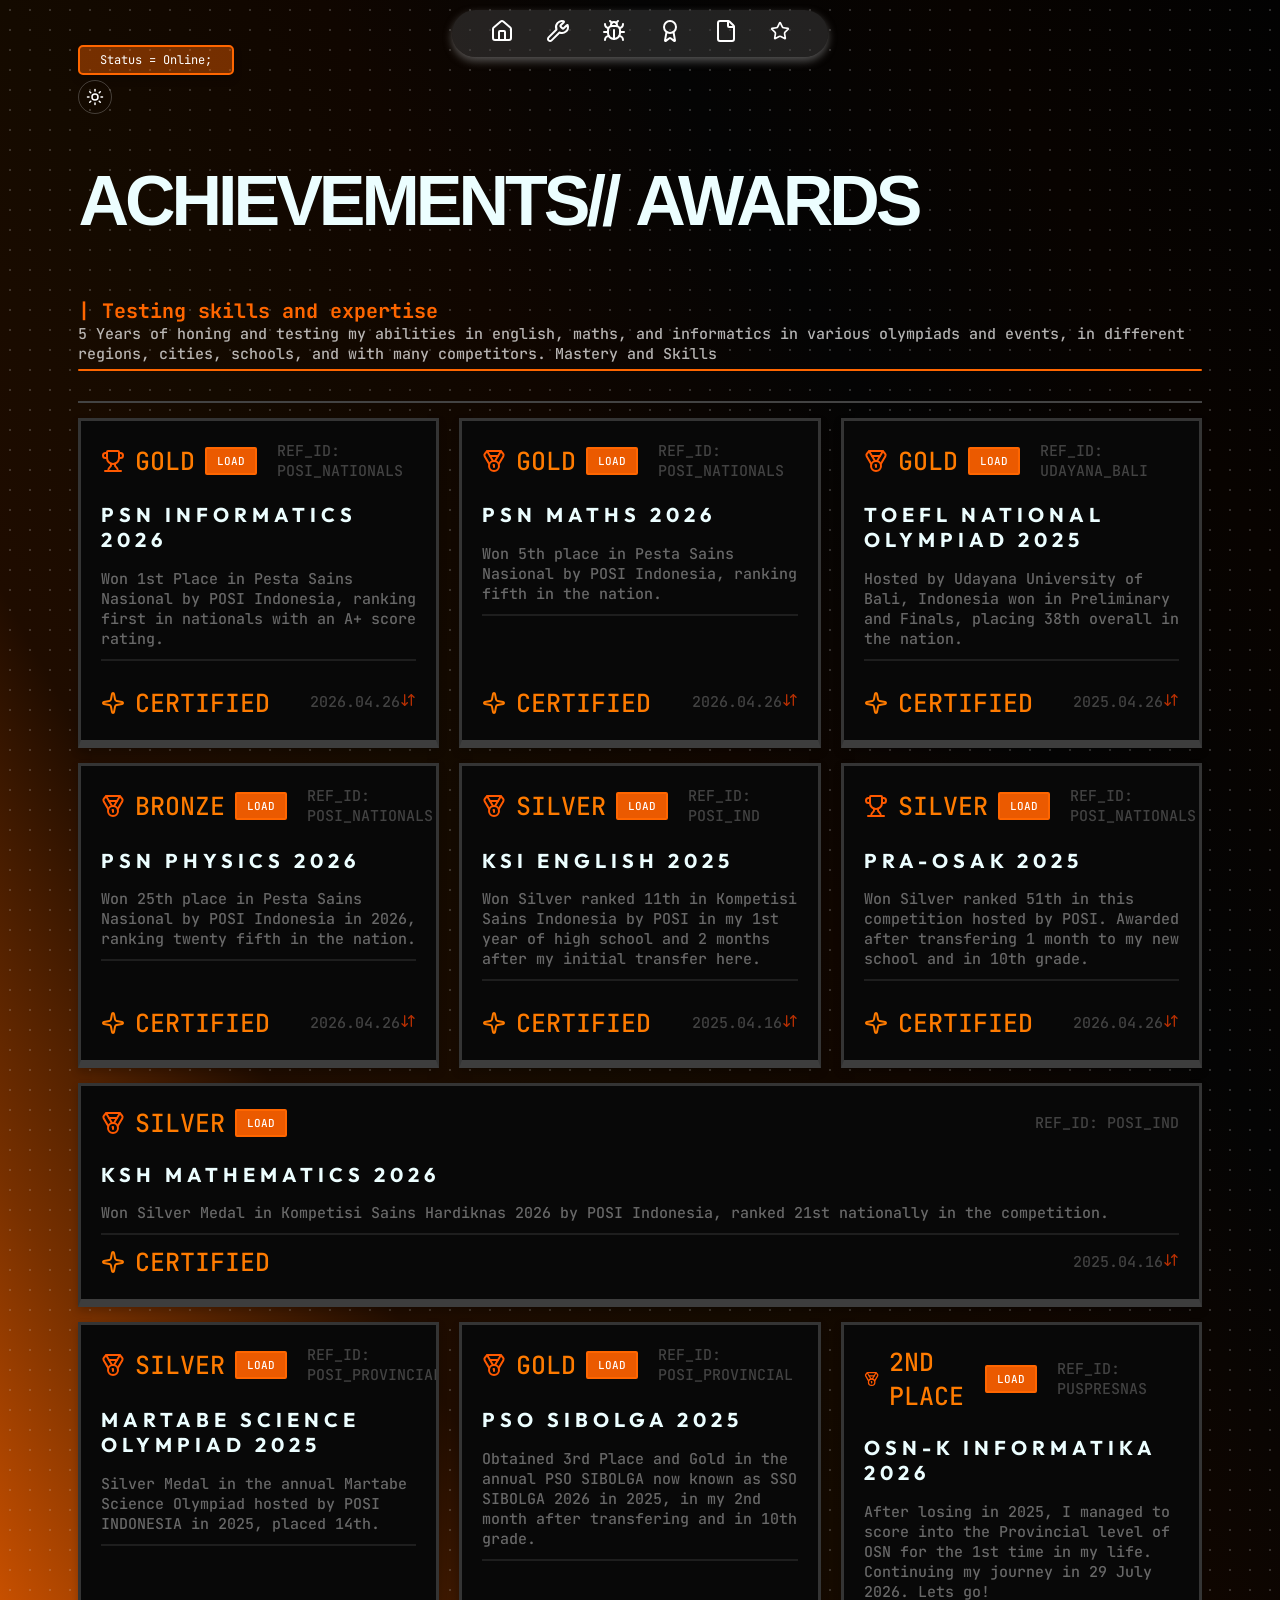
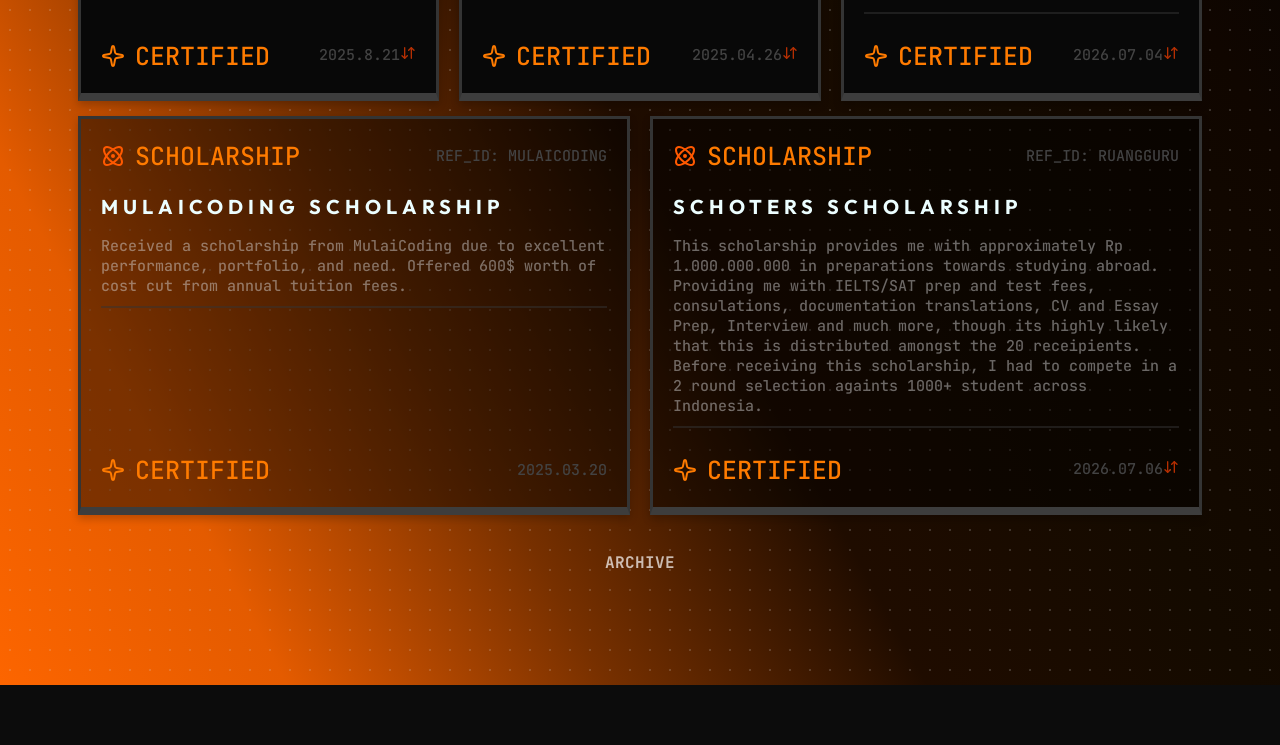
==== achievements.html @ 16e76572 "NEW ACHIEVEMENT" ====
<!doctype html>
<html lang="en">
  <head>
    <meta charset="UTF-8" />
    <meta name="viewport" content="width=device-width, initial-scale=1.0" />
    <link rel="preconnect" href="https://fonts.googleapis.com" />
    <link rel="preconnect" href="https://fonts.gstatic.com" crossorigin />
    <link
      href="https://fonts.googleapis.com/css2?family=Space+Grotesk:wght@300..700&display=swap"
      rel="stylesheet"
    />
    <link rel="preconnect" href="https://fonts.googleapis.com" />
    <link rel="preconnect" href="https://fonts.gstatic.com" crossorigin />
    <link
      href="https://fonts.googleapis.com/css2?family=Bebas+Neue&display=swap"
      rel="stylesheet"
    />
    <link rel="preconnect" href="https://fonts.googleapis.com" />
    <link rel="preconnect" href="https://fonts.gstatic.com" crossorigin />
    <link
      href="https://fonts.googleapis.com/css2?family=Inter:ital,opsz,wght@0,14..32,480;1,14..32,480&family=Metrophobic&family=Outfit:wght@900&display=swap"
      rel="stylesheet"
    />
    <link rel="preconnect" href="https://fonts.googleapis.com" />
    <link rel="preconnect" href="https://fonts.gstatic.com" crossorigin />
    <link
      href="https://fonts.googleapis.com/css2?family=JetBrains+Mono:ital,wght@0,100..800;1,100..800&display=swap"
      rel="stylesheet"
    />
    <link rel="stylesheet" href="proweb.css" />
    <title>Enzo - Achievements</title>
  </head>
  <body>
    <div class="back">
    <nav>
      <div class="ccenter">
        <div class="top-nav">
          <div class="space-between">
            <a href="index.html" class="top-option">
              <svg
                xmlns="http://www.w3.org/2000/svg"
                width="24"
                height="24"
                viewBox="0 0 24 24"
                fill="none"
                stroke="currentColor"
                stroke-width="2"
                stroke-linecap="round"
                stroke-linejoin="round"
                class="lucide lucide-house-icon lucide-house"
              >
                <path d="M15 21v-8a1 1 0 0 0-1-1h-4a1 1 0 0 0-1 1v8" />
                <path
                  d="M3 10a2 2 0 0 1 .709-1.528l7-6a2 2 0 0 1 2.582 0l7 6A2 2 0 0 1 21 10v9a2 2 0 0 1-2 2H5a2 2 0 0 1-2-2z"
                />
              </svg>
            </a>
            <a href="engineering.html" class="top-option"
              ><svg
                xmlns="http://www.w3.org/2000/svg"
                width="24"
                height="24"
                viewBox="0 0 24 24"
                fill="none"
                stroke="currentColor"
                stroke-width="2"
                stroke-linecap="round"
                stroke-linejoin="round"
                class="lucide lucide-wrench-icon lucide-wrench"
              >
                <path
                  d="M14.7 6.3a1 1 0 0 0 0 1.4l1.6 1.6a1 1 0 0 0 1.4 0l3.106-3.105c.32-.322.863-.22.983.218a6 6 0 0 1-8.259 7.057l-7.91 7.91a1 1 0 0 1-2.999-3l7.91-7.91a6 6 0 0 1 7.057-8.259c.438.12.54.662.219.984z"
                /></svg
            ></a>
            <a href="coding.html" class="top-option">
              <svg
                xmlns="http://www.w3.org/2000/svg"
                width="24"
                height="24"
                viewBox="0 0 24 24"
                fill="none"
                stroke="currentColor"
                stroke-width="2"
                stroke-linecap="round"
                stroke-linejoin="round"
                class="lucide lucide-bug-icon lucide-bug"
                >
                <path d="M12 20v-9" />
                <path
                  d="M14 7a4 4 0 0 1 4 4v3a6 6 0 0 1-12 0v-3a4 4 0 0 1 4-4z"
                />
                <path d="M14.12 3.88 16 2" />
                <path d="M21 21a4 4 0 0 0-3.81-4" />
                <path d="M21 5a4 4 0 0 1-3.55 3.97" />
                <path d="M22 13h-4" />
                <path d="M3 21a4 4 0 0 1 3.81-4" />
                <path d="M3 5a4 4 0 0 0 3.55 3.97" />
                <path d="M6 13H2" />
                <path d="m8 2 1.88 1.88" />
                <path d="M9 7.13V6a3 3 0 1 1 6 0v1.13" />
              </svg>
            </a>
            <a href="achievements.html" class="top-option"
              ><svg
                xmlns="http://www.w3.org/2000/svg"
                width="24"
                height="24"
                viewBox="0 0 24 24"
                fill="none"
                stroke="currentColor"
                stroke-width="2"
                stroke-linecap="round"
                stroke-linejoin="round"
                class="lucide lucide-award-icon lucide-award"
              >
                <path
                  d="m15.477 12.89 1.515 8.526a.5.5 0 0 1-.81.47l-3.58-2.687a1 1 0 0 0-1.197 0l-3.586 2.686a.5.5 0 0 1-.81-.469l1.514-8.526"
                />
                <circle cx="12" cy="8" r="6" /></svg
            ></a>
            <a href="experience.html" class="top-option"
              ><svg
                xmlns="http://www.w3.org/2000/svg"
                width="24"
                height="24"
                viewBox="0 0 24 24"
                fill="none"
                stroke="currentColor"
                stroke-width="2"
                stroke-linecap="round"
                stroke-linejoin="round"
                class="lucide lucide-file-icon lucide-file"
              >
                <path
                  d="M6 22a2 2 0 0 1-2-2V4a2 2 0 0 1 2-2h8a2.4 2.4 0 0 1 1.704.706l3.588 3.588A2.4 2.4 0 0 1 20 8v12a2 2 0 0 1-2 2z"
                />
                <path d="M14 2v5a1 1 0 0 0 1 1h5" /></svg
            ></a>
            <a href="university.html" class="top-option"><svg xmlns="http://www.w3.org/2000/svg" width="20" height="20" viewBox="0 0 24 24" fill="none" stroke="currentColor" stroke-width="2" stroke-linecap="round" stroke-linejoin="round" class="lucide lucide-star-icon lucide-star"><path d="M11.525 2.295a.53.53 0 0 1 .95 0l2.31 4.679a2.123 2.123 0 0 0 1.595 1.16l5.166.756a.53.53 0 0 1 .294.904l-3.736 3.638a2.123 2.123 0 0 0-.611 1.878l.882 5.14a.53.53 0 0 1-.771.56l-4.618-2.428a2.122 2.122 0 0 0-1.973 0L6.396 21.01a.53.53 0 0 1-.77-.56l.881-5.139a2.122 2.122 0 0 0-.611-1.879L2.16 9.795a.53.53 0 0 1 .294-.906l5.165-.755a2.122 2.122 0 0 0 1.597-1.16z"/></svg></a>
            </div>
        </div>
      </div>
    </nav>
    <div class="sidebar">
        <h4 id="side" class="side">PROJECT_ID</h4>
        <h6 id="side" class="side">
          <span class="undertaker">SECTOR_NAV_01</span>
        </h6>
        <a href="index.html" class="list">
          <svg
            xmlns="http://www.w3.org/2000/svg"
            width="15"
            height="15"
            viewBox="0 0 24 24"
            fill="none"
            stroke="currentColor"
            stroke-width="2"
            stroke-linecap="round"
            stroke-linejoin="round"
            class="lucide lucide-house-icon lucide-house"
          >
            <path d="M15 21v-8a1 1 0 0 0-1-1h-4a1 1 0 0 0-1 1v8" />
            <path
              d="M3 10a2 2 0 0 1 .709-1.528l7-6a2 2 0 0 1 2.582 0l7 6A2 2 0 0 1 21 10v9a2 2 0 0 1-2 2H5a2 2 0 0 1-2-2z"
            />
          </svg>
          HOME
        </a>
        <a href="engineering.html" class="list">
          <svg
            xmlns="http://www.w3.org/2000/svg"
            width="15"
            height="15"
            viewBox="0 0 24 24"
            fill="none"
            stroke="currentColor"
            stroke-width="1.75"
            stroke-linecap="round"
            stroke-linejoin="round"
            class="lucide lucide-wrench-icon lucide-wrench"
          >
            <path
              d="M14.7 6.3a1 1 0 0 0 0 1.4l1.6 1.6a1 1 0 0 0 1.4 0l3.106-3.105c.32-.322.863-.22.983.218a6 6 0 0 1-8.259 7.057l-7.91 7.91a1 1 0 0 1-2.999-3l7.91-7.91a6 6 0 0 1 7.057-8.259c.438.12.54.662.219.984z"
            />
          </svg>
          ENGINEERING
        </li>
        <a href="coding.html" class="list">
          <svg
            xmlns="http://www.w3.org/2000/svg"
            width="15"
            height="15"
            viewBox="0 0 24 24"
            fill="none"
            stroke="currentColor"
            stroke-width="1.75"
            stroke-linecap="round"
            stroke-linejoin="round"
            class="lucide lucide-bug-icon lucide-bug"
          >
            <path d="M12 20v-9" />
            <path d="M14 7a4 4 0 0 1 4 4v3a6 6 0 0 1-12 0v-3a4 4 0 0 1 4-4z" />
            <path d="M14.12 3.88 16 2" />
            <path d="M21 21a4 4 0 0 0-3.81-4" />
            <path d="M21 5a4 4 0 0 1-3.55 3.97" />
            <path d="M22 13h-4" />
            <path d="M3 21a4 4 0 0 1 3.81-4" />
            <path d="M3 5a4 4 0 0 0 3.55 3.97" />
            <path d="M6 13H2" />
            <path d="m8 2 1.88 1.88" />
            <path d="M9 7.13V6a3 3 0 1 1 6 0v1.13" />
          </svg>
          CODING
        </a>
        <a href="achievements.html" class="list">
          <svg
            xmlns="http://www.w3.org/2000/svg"
            width="15"
            height="15"
            viewBox="0 0 24 24"
            fill="none"
            stroke="currentColor"
            stroke-width="1.75"
            stroke-linecap="round"
            stroke-linejoin="round"
            class="lucide lucide-award-icon lucide-award"
          >
            <path
              d="m15.477 12.89 1.515 8.526a.5.5 0 0 1-.81.47l-3.58-2.687a1 1 0 0 0-1.197 0l-3.586 2.686a.5.5 0 0 1-.81-.469l1.514-8.526"
            />
            <circle cx="12" cy="8" r="6" />
          </svg>
          AWARDS
        </a>
        <a href="experience.html" class="list">
          <svg
            xmlns="http://www.w3.org/2000/svg"
            width="15"
            height="15"
            viewBox="0 0 24 24"
            fill="none"
            stroke="currentColor"
            stroke-width="1.75"
            stroke-linecap="round"
            stroke-linejoin="round"
            class="lucide lucide-book-user-icon lucide-book-user"
          >
            <path d="M15 13a3 3 0 1 0-6 0" />
            <path
              d="M4 19.5v-15A2.5 2.5 0 0 1 6.5 2H19a1 1 0 0 1 1 1v18a1 1 0 0 1-1 1H6.5a1 1 0 0 1 0-5H20"
            />
            <circle cx="12" cy="8" r="2" />
          </svg>
          EXPERIENCE
        </a>
        <a href="university.html" class="list"><svg xmlns="http://www.w3.org/2000/svg" width="20" height="20" viewBox="0 0 24 24" fill="none" stroke="currentColor" stroke-width="2" stroke-linecap="round" stroke-linejoin="round" class="lucide lucide-star-icon lucide-star"><path d="M11.525 2.295a.53.53 0 0 1 .95 0l2.31 4.679a2.123 2.123 0 0 0 1.595 1.16l5.166.756a.53.53 0 0 1 .294.904l-3.736 3.638a2.123 2.123 0 0 0-.611 1.878l.882 5.14a.53.53 0 0 1-.771.56l-4.618-2.428a2.122 2.122 0 0 0-1.973 0L6.396 21.01a.53.53 0 0 1-.77-.56l.881-5.139a2.122 2.122 0 0 0-.611-1.879L2.16 9.795a.53.53 0 0 1 .294-.906l5.165-.755a2.122 2.122 0 0 0 1.597-1.16z"/></svg> UNIVERSITY</a>
               
      <div class="double-column-auto"></div>
      <div class="STATS">
        <span class="side" id="side">JOURNEY</span>
        <div class="cage"><div class="statistics"></div></div>
      </div>
    </div>
    <div class="end">
    <div class="LIVE-BAR">
        <div class="text">
            <h4 id="side" class="LIVE"><div class="pulser"></div> LIVE_BAR</h4>
            <h6 id="side" class="side"><span class="undertaker">SYSTEMS: ONLINE</span></h6>
            <span class="live"> STATUS: AVAILABLE</span>
            <span class="live"> LOCATION: IND.</span>
            <span class="live"> CURRENT: FULLSTACK.</span>
            <span class="live"> IELTS: 8.0.</span>
            <span class="live"> TARGET: USA.</span>
            <div class="skills">
                <h2><span class="undertaker">SKILLS_</span></h2>
                <span class="skill">HTML</span>
                <span class="skill">CSS</span>
                <span class="skill">JS</span>
                <span class="skill">PYTHON</span>
                <span class="skill">LEADERSHIP</span>
                <span class="skill">RESILLIENCE</span>
                <span class="skill">ADAPTABILITY</span>
                <span class="skill">COMMUNICATION</span>
                <span class="skill">COLLABORATION</span>
            </div>

        </div>
    </div>
</div>
    <div class="contain">
      <div class="main-head">
        <div class="row"><div class="status-card">Status = Online;</div><button class="theme-toggle" id="theme-toggle" type="button" aria-label="Switch to light theme" title="Switch theme"><svg class="theme-icon theme-icon-sun" xmlns="http://www.w3.org/2000/svg" width="18" height="18" viewBox="0 0 24 24" fill="none" stroke="currentColor" stroke-width="2" stroke-linecap="round" stroke-linejoin="round" aria-hidden="true"><circle cx="12" cy="12" r="4"/><path d="M12 2v2"/><path d="M12 20v2"/><path d="m4.93 4.93 1.41 1.41"/><path d="m17.66 17.66 1.41 1.41"/><path d="M2 12h2"/><path d="M20 12h2"/><path d="m6.34 17.66-1.41 1.41"/><path d="m19.07 4.93-1.41 1.41"/></svg><svg class="theme-icon theme-icon-moon" xmlns="http://www.w3.org/2000/svg" width="18" height="18" viewBox="0 0 24 24" fill="none" stroke="currentColor" stroke-width="2" stroke-linecap="round" stroke-linejoin="round" aria-hidden="true"><path d="M12 3a6 6 0 0 0 9 9 9 9 0 1 1-9-9Z"/></svg></button></div>
        <h1>ACHIEVEMENTS// AWARDS</h1>
        <span class="occupation">| Testing skills and expertise</span><br />
        <span class="subheading"
          >5 Years of honing and testing my abilities in english, maths, and informatics in various olympiads and events, in different regions, cities, schools, and with many competitors. Mastery and Skills</span
        >
        <div class="under-text"></div>
      </div>
    </div>
    <div class="contain">
      <div class="Long-bottom"></div>
      <div class="triple-column">
      <div class="achieve-card">
      <div class="ra" id="ra">
        <div class="cert-tag">
          <div class="cert">
            <svg xmlns="http://www.w3.org/2000/svg" width="24" height="24" viewBox="0 0 24 24" fill="none" stroke="#ff5900" stroke-width="2" stroke-linecap="round" stroke-linejoin="round" class="lucide lucide-trophy-icon lucide-trophy"><path d="M10 14.66v1.626a2 2 0 0 1-.976 1.696A5 5 0 0 0 7 21.978"/><path d="M14 14.66v1.626a2 2 0 0 0 .976 1.696A5 5 0 0 1 17 21.978"/><path d="M18 9h1.5a1 1 0 0 0 0-5H18"/><path d="M4 22h16"/><path d="M6 9a6 6 0 0 0 12 0V3a1 1 0 0 0-1-1H7a1 1 0 0 0-1 1z"/><path d="M6 9H4.5a1 1 0 0 1 0-5H6"/></svg>GOLD<a class="redirect" href="Images/informatika.pdf">LOAD</a>
          </div>
          <div class="tag">REF_ID: POSI_NATIONALS</div>
        </div>
        <h2>PSN INFORMATICS 2026</h2>
        <div class="work-content">
          Won 1st Place in Pesta Sains Nasional by POSI Indonesia, ranking first in nationals with an A+ score rating.
        </div>
        <div class="line"></div>
        <div class="cert-tag-BOTTOM">
          <div class="cert">
            <svg
              xmlns="http://www.w3.org/2000/svg"
              width="24"
              height="24"
              viewBox="0 0 24 24"
              fill="none"
              stroke="currentColor"
              stroke-width="2"
              stroke-linecap="round"
              stroke-linejoin="round"
              class="lucide lucide-sparkle-icon lucide-sparkle"
            >
              <path
                d="M11.017 2.814a1 1 0 0 1 1.966 0l1.051 5.558a2 2 0 0 0 1.594 1.594l5.558 1.051a1 1 0 0 1 0 1.966l-5.558 1.051a2 2 0 0 0-1.594 1.594l-1.051 5.558a1 1 0 0 1-1.966 0l-1.051-5.558a2 2 0 0 0-1.594-1.594l-5.558-1.051a1 1 0 0 1 0-1.966l5.558-1.051a2 2 0 0 0 1.594-1.594z"
              /></svg
            >CERTIFIED
          </div>
          <div class="tag">2026.04.26<div class="low"><svg xmlns="http://www.w3.org/2000/svg" width="16" height="16" viewBox="0 0 24 24" fill="none" stroke="#ff4000" stroke-width="2" stroke-linecap="round" stroke-linejoin="round" class="lucide lucide-arrow-down-up-icon lucide-arrow-down-up"><path d="m3 16 4 4 4-4"/><path d="M7 20V4"/><path d="m21 8-4-4-4 4"/><path d="M17 4v16"/></svg></div></div>
        </div>
        </div>
      <div class="certs">
        <img src="Images/informatika.jpg" class="certif-exp">
      </div>
      </div>
      <div class="achieve-card">
      <div class="ra" id="ra">
        <div class="cert-tag">
          <div class="cert">
            <svg xmlns="http://www.w3.org/2000/svg" width="24" height="24" viewBox="0 0 24 24" fill="none" stroke="#ff5900" stroke-width="2" stroke-linecap="round" stroke-linejoin="round" class="lucide lucide-medal-icon lucide-medal"><path d="M7.21 15 2.66 7.14a2 2 0 0 1 .13-2.2L4.4 2.8A2 2 0 0 1 6 2h12a2 2 0 0 1 1.6.8l1.6 2.14a2 2 0 0 1 .14 2.2L16.79 15"/><path d="M11 12 5.12 2.2"/><path d="m13 12 5.88-9.8"/><path d="M8 7h8"/><circle cx="12" cy="17" r="5"/><path d="M12 18v-2h-.5"/></svg>GOLD<a class="redirect" href="Images/matematika.pdf">LOAD</a>
          </div>
          <div class="tag">REF_ID: POSI_NATIONALS</div>
        </div>
        <h2>PSN MATHS 2026</h2>
        <div class="work-content">
          Won 5th place in Pesta Sains Nasional by POSI Indonesia, ranking fifth in the nation.
        </div>
        <div class="line"></div>
        <div class="cert-tag-BOTTOM">
          <div class="cert">
            <svg
              xmlns="http://www.w3.org/2000/svg"
              width="24"
              height="24"
              viewBox="0 0 24 24"
              fill="none"
              stroke="currentColor"
              stroke-width="2"
              stroke-linecap="round"
              stroke-linejoin="round"
              class="lucide lucide-sparkle-icon lucide-sparkle"
            >
              <path
                d="M11.017 2.814a1 1 0 0 1 1.966 0l1.051 5.558a2 2 0 0 0 1.594 1.594l5.558 1.051a1 1 0 0 1 0 1.966l-5.558 1.051a2 2 0 0 0-1.594 1.594l-1.051 5.558a1 1 0 0 1-1.966 0l-1.051-5.558a2 2 0 0 0-1.594-1.594l-5.558-1.051a1 1 0 0 1 0-1.966l5.558-1.051a2 2 0 0 0 1.594-1.594z"
              /></svg
            >CERTIFIED
          </div>
          <div class="tag">2026.04.26<div class="low"><svg xmlns="http://www.w3.org/2000/svg" width="16" height="16" viewBox="0 0 24 24" fill="none" stroke="#ff4000" stroke-width="2" stroke-linecap="round" stroke-linejoin="round" class="lucide lucide-arrow-down-up-icon lucide-arrow-down-up"><path d="m3 16 4 4 4-4"/><path d="M7 20V4"/><path d="m21 8-4-4-4 4"/><path d="M17 4v16"/></svg></div></div>
        </div>
        </div>
        <div class="certs">
        <img src="Images/matematika.jpg" class="certif-exp">
      </div>
      </div>
      <div class="achieve-card">
      <div class="ra" id="ra">
        <div class="cert-tag">
          <div class="cert">
            <svg xmlns="http://www.w3.org/2000/svg" width="24" height="24" viewBox="0 0 24 24" fill="none" stroke="#ff5900" stroke-width="2" stroke-linecap="round" stroke-linejoin="round" class="lucide lucide-medal-icon lucide-medal"><path d="M7.21 15 2.66 7.14a2 2 0 0 1 .13-2.2L4.4 2.8A2 2 0 0 1 6 2h12a2 2 0 0 1 1.6.8l1.6 2.14a2 2 0 0 1 .14 2.2L16.79 15"/><path d="M11 12 5.12 2.2"/><path d="m13 12 5.88-9.8"/><path d="M8 7h8"/><circle cx="12" cy="17" r="5"/><path d="M12 18v-2h-.5"/></svg>GOLD<a class="redirect" href="Images/TOEFL WINNER.pdf">LOAD</a>
          </div>
          <div class="tag">REF_ID: UDAYANA_BALI</div>
        </div>
        <h2>TOEFL NATIONAL OLYMPIAD 2025</h2>
        <div class="work-content">
          Hosted by Udayana University of Bali, Indonesia won in Preliminary and Finals, placing 38th overall in the nation.
        </div>
        <div class="line"></div>
        <div class="cert-tag-BOTTOM">
          <div class="cert">
            <svg
              xmlns="http://www.w3.org/2000/svg"
              width="24"
              height="24"
              viewBox="0 0 24 24"
              fill="none"
              stroke="currentColor"
              stroke-width="2"
              stroke-linecap="round"
              stroke-linejoin="round"
              class="lucide lucide-sparkle-icon lucide-sparkle"
            >
              <path
                d="M11.017 2.814a1 1 0 0 1 1.966 0l1.051 5.558a2 2 0 0 0 1.594 1.594l5.558 1.051a1 1 0 0 1 0 1.966l-5.558 1.051a2 2 0 0 0-1.594 1.594l-1.051 5.558a1 1 0 0 1-1.966 0l-1.051-5.558a2 2 0 0 0-1.594-1.594l-5.558-1.051a1 1 0 0 1 0-1.966l5.558-1.051a2 2 0 0 0 1.594-1.594z"
              /></svg
            >CERTIFIED
          </div>
          <div class="tag">2025.04.26<div class="low"><svg xmlns="http://www.w3.org/2000/svg" width="16" height="16" viewBox="0 0 24 24" fill="none" stroke="#ff4000" stroke-width="2" stroke-linecap="round" stroke-linejoin="round" class="lucide lucide-arrow-down-up-icon lucide-arrow-down-up"><path d="m3 16 4 4 4-4"/><path d="M7 20V4"/><path d="m21 8-4-4-4 4"/><path d="M17 4v16"/></svg></div></div>
        </div>
        </div>
        <div class="certs">
        <img src="Images/TOEFL-WIN.jpg" class="certif-exp">
      </div>
      </div>
    </div>
    <div class="triple-column">
      <div class="achieve-card">
      <div class="ra" id="ra">
        <div class="cert-tag">
          <div class="cert">
            <svg xmlns="http://www.w3.org/2000/svg" width="24" height="24" viewBox="0 0 24 24" fill="none" stroke="#ff5900" stroke-width="2" stroke-linecap="round" stroke-linejoin="round" class="lucide lucide-medal-icon lucide-medal"><path d="M7.21 15 2.66 7.14a2 2 0 0 1 .13-2.2L4.4 2.8A2 2 0 0 1 6 2h12a2 2 0 0 1 1.6.8l1.6 2.14a2 2 0 0 1 .14 2.2L16.79 15"/><path d="M11 12 5.12 2.2"/><path d="m13 12 5.88-9.8"/><path d="M8 7h8"/><circle cx="12" cy="17" r="5"/><path d="M12 18v-2h-.5"/></svg>BRONZE<a class="redirect" href="Images/fisika.pdf">LOAD</a>
          </div>
          <div class="tag">REF_ID: POSI_NATIONALS</div>
        </div>
        <h2>PSN PHYSICS 2026</h2>
        <div class="work-content">
          Won 25th place in Pesta Sains Nasional by POSI Indonesia in 2026, ranking twenty fifth in the nation.
        </div>
        <div class="line"></div>
        <div class="cert-tag-BOTTOM">
          <div class="cert">
            <svg
              xmlns="http://www.w3.org/2000/svg"
              width="24"
              height="24"
              viewBox="0 0 24 24"
              fill="none"
              stroke="currentColor"
              stroke-width="2"
              stroke-linecap="round"
              stroke-linejoin="round"
              class="lucide lucide-sparkle-icon lucide-sparkle"
            >
              <path
                d="M11.017 2.814a1 1 0 0 1 1.966 0l1.051 5.558a2 2 0 0 0 1.594 1.594l5.558 1.051a1 1 0 0 1 0 1.966l-5.558 1.051a2 2 0 0 0-1.594 1.594l-1.051 5.558a1 1 0 0 1-1.966 0l-1.051-5.558a2 2 0 0 0-1.594-1.594l-5.558-1.051a1 1 0 0 1 0-1.966l5.558-1.051a2 2 0 0 0 1.594-1.594z"
              /></svg
            >CERTIFIED
          </div>
          <div class="tag">2026.04.26 <div class="low"><svg xmlns="http://www.w3.org/2000/svg" width="16" height="16" viewBox="0 0 24 24" fill="none" stroke="#ff4000" stroke-width="2" stroke-linecap="round" stroke-linejoin="round" class="lucide lucide-arrow-down-up-icon lucide-arrow-down-up"><path d="m3 16 4 4 4-4"/><path d="M7 20V4"/><path d="m21 8-4-4-4 4"/><path d="M17 4v16"/></svg></div></div>
        </div>
        </div>
        <div class="certs">
        <img src="Images/fisika.jpg" class="certif-exp">
      </div>
      </div>
      <div class="achieve-card">
        <div class="ra" id="ra">
        <div class="cert-tag">
          <div class="cert"><svg xmlns="http://www.w3.org/2000/svg" width="24" height="24" viewBox="0 0 24 24" fill="none" stroke="#ff5900" stroke-width="2" stroke-linecap="round" stroke-linejoin="round" class="lucide lucide-medal-icon lucide-medal"><path d="M7.21 15 2.66 7.14a2 2 0 0 1 .13-2.2L4.4 2.8A2 2 0 0 1 6 2h12a2 2 0 0 1 1.6.8l1.6 2.14a2 2 0 0 1 .14 2.2L16.79 15"/><path d="M11 12 5.12 2.2"/><path d="m13 12 5.88-9.8"/><path d="M8 7h8"/><circle cx="12" cy="17" r="5"/><path d="M12 18v-2h-.5"/></svg>SILVER<a class="redirect" href="Images/KSI.pdf">LOAD</a>
            </div>
          <div class="tag">REF_ID: POSI_IND</div>
        </div>
        <h2>KSI ENGLISH 2025</h2>
        <div class="work-content">
          Won Silver ranked 11th in Kompetisi Sains Indonesia by POSI in my 1st year of high school and 2 months after my initial transfer here.
        </div>
        <div class="line"></div>
        <div class="cert-tag-BOTTOM">
          <div class="cert">
            <svg
              xmlns="http://www.w3.org/2000/svg"
              width="24"
              height="24"
              viewBox="0 0 24 24"
              fill="none"
              stroke="currentColor"
              stroke-width="2"
              stroke-linecap="round"
              stroke-linejoin="round"
              class="lucide lucide-sparkle-icon lucide-sparkle"
            >
              <path
                d="M11.017 2.814a1 1 0 0 1 1.966 0l1.051 5.558a2 2 0 0 0 1.594 1.594l5.558 1.051a1 1 0 0 1 0 1.966l-5.558 1.051a2 2 0 0 0-1.594 1.594l-1.051 5.558a1 1 0 0 1-1.966 0l-1.051-5.558a2 2 0 0 0-1.594-1.594l-5.558-1.051a1 1 0 0 1 0-1.966l5.558-1.051a2 2 0 0 0 1.594-1.594z"
              /></svg
            >CERTIFIED
          </div>
          <div class="tag">2025.04.16 <div class="low"><svg xmlns="http://www.w3.org/2000/svg" width="16" height="16" viewBox="0 0 24 24" fill="none" stroke="#ff4000" stroke-width="2" stroke-linecap="round" stroke-linejoin="round" class="lucide lucide-arrow-down-up-icon lucide-arrow-down-up"><path d="m3 16 4 4 4-4"/><path d="M7 20V4"/><path d="m21 8-4-4-4 4"/><path d="M17 4v16"/></svg></div></div>
        </div>
        </div>
        <div class="certs">
        <img src="Images/KSI_page-0001.jpg" class="certif-exp">
      </div>                      
    </div>
    <div class="achieve-card">
      <div class="ra" id="ra">
        <div class="cert-tag">
          <div class="cert">
            <svg xmlns="http://www.w3.org/2000/svg" width="24" height="24" viewBox="0 0 24 24" fill="none" stroke="#ff5900" stroke-width="2" stroke-linecap="round" stroke-linejoin="round" class="lucide lucide-trophy-icon lucide-trophy"><path d="M10 14.66v1.626a2 2 0 0 1-.976 1.696A5 5 0 0 0 7 21.978"/><path d="M14 14.66v1.626a2 2 0 0 0 .976 1.696A5 5 0 0 1 17 21.978"/><path d="M18 9h1.5a1 1 0 0 0 0-5H18"/><path d="M4 22h16"/><path d="M6 9a6 6 0 0 0 12 0V3a1 1 0 0 0-1-1H7a1 1 0 0 0-1 1z"/><path d="M6 9H4.5a1 1 0 0 1 0-5H6"/></svg>SILVER<a class="redirect" href="Images/PRA-OSAK.pdf">LOAD</a>
          </div>
          <div class="tag">REF_ID: POSI_NATIONALS</div>
        </div>
        <h2>PRA-OSAK 2025</h2>
        <div class="work-content">
          Won Silver ranked 51th in this competition hosted by POSI. Awarded after transfering 1 month to my new school and in 10th grade.
        </div>
        <div class="line"></div>
        <div class="cert-tag-BOTTOM">
          <div class="cert">
            <svg
              xmlns="http://www.w3.org/2000/svg"
              width="24"
              height="24"
              viewBox="0 0 24 24"
              fill="none"
              stroke="currentColor"
              stroke-width="2"
              stroke-linecap="round"
              stroke-linejoin="round"
              class="lucide lucide-sparkle-icon lucide-sparkle"
            >
              <path
                d="M11.017 2.814a1 1 0 0 1 1.966 0l1.051 5.558a2 2 0 0 0 1.594 1.594l5.558 1.051a1 1 0 0 1 0 1.966l-5.558 1.051a2 2 0 0 0-1.594 1.594l-1.051 5.558a1 1 0 0 1-1.966 0l-1.051-5.558a2 2 0 0 0-1.594-1.594l-5.558-1.051a1 1 0 0 1 0-1.966l5.558-1.051a2 2 0 0 0 1.594-1.594z"
              /></svg
            >CERTIFIED
          </div>
          <div class="tag">2026.04.26<div class="low"><svg xmlns="http://www.w3.org/2000/svg" width="16" height="16" viewBox="0 0 24 24" fill="none" stroke="#ff4000" stroke-width="2" stroke-linecap="round" stroke-linejoin="round" class="lucide lucide-arrow-down-up-icon lucide-arrow-down-up"><path d="m3 16 4 4 4-4"/><path d="M7 20V4"/><path d="m21 8-4-4-4 4"/><path d="M17 4v16"/></svg></div></div>
        </div>
        </div>
      <div class="certs">
        <img src="Images/PRA-OSAK_page-0001.jpg" class="certif-exp">
      </div>
      </div>
    </div>
    <div class="achieve-card">
        <div class="ra" id="ra">
        <div class="cert-tag">
          <div class="cert"><svg xmlns="http://www.w3.org/2000/svg" width="24" height="24" viewBox="0 0 24 24" fill="none" stroke="#ff5900" stroke-width="2" stroke-linecap="round" stroke-linejoin="round" class="lucide lucide-medal-icon lucide-medal"><path d="M7.21 15 2.66 7.14a2 2 0 0 1 .13-2.2L4.4 2.8A2 2 0 0 1 6 2h12a2 2 0 0 1 1.6.8l1.6 2.14a2 2 0 0 1 .14 2.2L16.79 15"/><path d="M11 12 5.12 2.2"/><path d="m13 12 5.88-9.8"/><path d="M8 7h8"/><circle cx="12" cy="17" r="5"/><path d="M12 18v-2h-.5"/></svg>SILVER<a class="redirect" href="Images/KSH.pdf">LOAD</a>
            </div>
          <div class="tag">REF_ID: POSI_IND</div>
        </div>
        <h2>KSH MATHEMATICS 2026</h2>
        <div class="work-content">
          Won Silver Medal in Kompetisi Sains Hardiknas 2026 by POSI Indonesia, ranked 21st nationally in the competition.
        </div>
        <div class="line"></div>
        <div class="cert-tag-BOTTOM">
          <div class="cert">
            <svg
              xmlns="http://www.w3.org/2000/svg"
              width="24"
              height="24"
              viewBox="0 0 24 24"
              fill="none"
              stroke="currentColor"
              stroke-width="2"
              stroke-linecap="round"
              stroke-linejoin="round"
              class="lucide lucide-sparkle-icon lucide-sparkle"
            >
              <path
                d="M11.017 2.814a1 1 0 0 1 1.966 0l1.051 5.558a2 2 0 0 0 1.594 1.594l5.558 1.051a1 1 0 0 1 0 1.966l-5.558 1.051a2 2 0 0 0-1.594 1.594l-1.051 5.558a1 1 0 0 1-1.966 0l-1.051-5.558a2 2 0 0 0-1.594-1.594l-5.558-1.051a1 1 0 0 1 0-1.966l5.558-1.051a2 2 0 0 0 1.594-1.594z"
              /></svg
            >CERTIFIED
          </div>
          <div class="tag">2025.04.16 <div class="low"><svg xmlns="http://www.w3.org/2000/svg" width="16" height="16" viewBox="0 0 24 24" fill="none" stroke="#ff4000" stroke-width="2" stroke-linecap="round" stroke-linejoin="round" class="lucide lucide-arrow-down-up-icon lucide-arrow-down-up"><path d="m3 16 4 4 4-4"/><path d="M7 20V4"/><path d="m21 8-4-4-4 4"/><path d="M17 4v16"/></svg></div></div>
        </div>
        </div>
        <div class="certs">
        <img src="Images/KSH.jpg" class="certif-exp">
      </div>                      
    </div>
    <div class="triple-column">
      <div class="achieve-card">
      <div class="ra" id="ra">
        <div class="cert-tag">
          <div class="cert">
            <svg xmlns="http://www.w3.org/2000/svg" width="24" height="24" viewBox="0 0 24 24" fill="none" stroke="#ff5900" stroke-width="2" stroke-linecap="round" stroke-linejoin="round" class="lucide lucide-medal-icon lucide-medal"><path d="M7.21 15 2.66 7.14a2 2 0 0 1 .13-2.2L4.4 2.8A2 2 0 0 1 6 2h12a2 2 0 0 1 1.6.8l1.6 2.14a2 2 0 0 1 .14 2.2L16.79 15"/><path d="M11 12 5.12 2.2"/><path d="m13 12 5.88-9.8"/><path d="M8 7h8"/><circle cx="12" cy="17" r="5"/><path d="M12 18v-2h-.5"/></svg>SILVER<a class="redirect" href="Images/MARTABE.pdf">LOAD</a>
          </div>
          <div class="tag">REF_ID: POSI_PROVINCIAL</div>
        </div>
        <h2>MARTABE SCIENCE OLYMPIAD 2025</h2>
        <div class="work-content">
          Silver Medal in the annual Martabe Science Olympiad hosted by POSI INDONESIA in 2025, placed 14th.
        </div>
        <div class="line"></div>
        <div class="cert-tag-BOTTOM">
          <div class="cert">
            <svg
              xmlns="http://www.w3.org/2000/svg"
              width="24"
              height="24"
              viewBox="0 0 24 24"
              fill="none"
              stroke="currentColor"
              stroke-width="2"
              stroke-linecap="round"
              stroke-linejoin="round"
              class="lucide lucide-sparkle-icon lucide-sparkle"
            >
              <path
                d="M11.017 2.814a1 1 0 0 1 1.966 0l1.051 5.558a2 2 0 0 0 1.594 1.594l5.558 1.051a1 1 0 0 1 0 1.966l-5.558 1.051a2 2 0 0 0-1.594 1.594l-1.051 5.558a1 1 0 0 1-1.966 0l-1.051-5.558a2 2 0 0 0-1.594-1.594l-5.558-1.051a1 1 0 0 1 0-1.966l5.558-1.051a2 2 0 0 0 1.594-1.594z"
              /></svg
            >CERTIFIED
          </div>
          <div class="tag">2025.8.21<div class="low"><svg xmlns="http://www.w3.org/2000/svg" width="16" height="16" viewBox="0 0 24 24" fill="none" stroke="#ff4000" stroke-width="2" stroke-linecap="round" stroke-linejoin="round" class="lucide lucide-arrow-down-up-icon lucide-arrow-down-up"><path d="m3 16 4 4 4-4"/><path d="M7 20V4"/><path d="m21 8-4-4-4 4"/><path d="M17 4v16"/></svg></div></div>
        </div>
        </div>
        <div class="certs">
        <img src="Images/MARTABE_page-0001.jpg" class="certif-exp">
      </div>
      </div>
      <div class="achieve-card">
      <div class="ra" id="ra">
        <div class="cert-tag">
          <div class="cert">
            <svg xmlns="http://www.w3.org/2000/svg" width="24" height="24" viewBox="0 0 24 24" fill="none" stroke="#ff5900" stroke-width="2" stroke-linecap="round" stroke-linejoin="round" class="lucide lucide-medal-icon lucide-medal"><path d="M7.21 15 2.66 7.14a2 2 0 0 1 .13-2.2L4.4 2.8A2 2 0 0 1 6 2h12a2 2 0 0 1 1.6.8l1.6 2.14a2 2 0 0 1 .14 2.2L16.79 15"/><path d="M11 12 5.12 2.2"/><path d="m13 12 5.88-9.8"/><path d="M8 7h8"/><circle cx="12" cy="17" r="5"/><path d="M12 18v-2h-.5"/></svg>GOLD<a class="redirect" href="Images/PSO SIBOLGA.pdf">LOAD</a>
          </div>
          <div class="tag">REF_ID: POSI_PROVINCIAL</div>
        </div>
        <h2>PSO SIBOLGA 2025</h2>
        <div class="work-content">
            Obtained 3rd Place and Gold in the annual PSO SIBOLGA now known as SSO SIBOLGA 2026 in 2025, in my 2nd month after transfering and in 10th grade.
          </div>
        <div class="line"></div>
        <div class="cert-tag-BOTTOM">
          <div class="cert">
            <svg
              xmlns="http://www.w3.org/2000/svg"
              width="24"
              height="24"
              viewBox="0 0 24 24"
              fill="none"
              stroke="currentColor"
              stroke-width="2"
              stroke-linecap="round"
              stroke-linejoin="round"
              class="lucide lucide-sparkle-icon lucide-sparkle"
            >
              <path
                d="M11.017 2.814a1 1 0 0 1 1.966 0l1.051 5.558a2 2 0 0 0 1.594 1.594l5.558 1.051a1 1 0 0 1 0 1.966l-5.558 1.051a2 2 0 0 0-1.594 1.594l-1.051 5.558a1 1 0 0 1-1.966 0l-1.051-5.558a2 2 0 0 0-1.594-1.594l-5.558-1.051a1 1 0 0 1 0-1.966l5.558-1.051a2 2 0 0 0 1.594-1.594z"
              /></svg
            >CERTIFIED
          </div>
          <div class="tag">2025.04.26<div class="low"><svg xmlns="http://www.w3.org/2000/svg" width="16" height="16" viewBox="0 0 24 24" fill="none" stroke="#ff4000" stroke-width="2" stroke-linecap="round" stroke-linejoin="round" class="lucide lucide-arrow-down-up-icon lucide-arrow-down-up"><path d="m3 16 4 4 4-4"/><path d="M7 20V4"/><path d="m21 8-4-4-4 4"/><path d="M17 4v16"/></svg></div></div>
        </div>
        </div>
        <div class="certs">
        <img src="Images/PSO SIBOLGA_page-0001.jpg" class="certif-exp">
      </div>
      </div>
      <div class="achieve-card">
      <div class="ra" id="ra">
        <div class="cert-tag">
          <div class="cert">
            <svg xmlns="http://www.w3.org/2000/svg" width="24" height="24" viewBox="0 0 24 24" fill="none" stroke="#ff5900" stroke-width="2" stroke-linecap="round" stroke-linejoin="round" class="lucide lucide-medal-icon lucide-medal"><path d="M7.21 15 2.66 7.14a2 2 0 0 1 .13-2.2L4.4 2.8A2 2 0 0 1 6 2h12a2 2 0 0 1 1.6.8l1.6 2.14a2 2 0 0 1 .14 2.2L16.79 15"/><path d="M11 12 5.12 2.2"/><path d="m13 12 5.88-9.8"/><path d="M8 7h8"/><circle cx="12" cy="17" r="5"/><path d="M12 18v-2h-.5"/></svg>2ND PLACE<a class="redirect" href="Images/OSN-INFOR-ED.pdf">LOAD</a>
          </div>
          <div class="tag">REF_ID: PUSPRESNAS</div>
        </div>
        <h2>OSN-K INFORMATIKA 2026</h2>
        <div class="work-content">
          After losing in 2025, I managed to score into the Provincial level of OSN for the 1st time in my life. Continuing my journey in 29 July 2026. Lets go!
            </div>
        <div class="line"></div>
        <div class="cert-tag-BOTTOM">
          <div class="cert">
            <svg
              xmlns="http://www.w3.org/2000/svg"
              width="24"
              height="24"
              viewBox="0 0 24 24"
              fill="none"
              stroke="currentColor"
              stroke-width="2"
              stroke-linecap="round"
              stroke-linejoin="round"
              class="lucide lucide-sparkle-icon lucide-sparkle"
            >
              <path
                d="M11.017 2.814a1 1 0 0 1 1.966 0l1.051 5.558a2 2 0 0 0 1.594 1.594l5.558 1.051a1 1 0 0 1 0 1.966l-5.558 1.051a2 2 0 0 0-1.594 1.594l-1.051 5.558a1 1 0 0 1-1.966 0l-1.051-5.558a2 2 0 0 0-1.594-1.594l-5.558-1.051a1 1 0 0 1 0-1.966l5.558-1.051a2 2 0 0 0 1.594-1.594z"
              /></svg
            >CERTIFIED
          </div>
          <div class="tag">2026.07.04<div class="low"><svg xmlns="http://www.w3.org/2000/svg" width="16" height="16" viewBox="0 0 24 24" fill="none" stroke="#ff4000" stroke-width="2" stroke-linecap="round" stroke-linejoin="round" class="lucide lucide-arrow-down-up-icon lucide-arrow-down-up"><path d="m3 16 4 4 4-4"/><path d="M7 20V4"/><path d="m21 8-4-4-4 4"/><path d="M17 4v16"/></svg></div></div>
        </div>
        </div>
        <div class="certs">
        <img src="Images/OSN-INFOR-ED.jpeg" class="certif-exp">
      </div>
      </div>
    </div>
    <div class="double-column">
      <div class="work-card">
        <div class="cert-tag">
          <div class="cert">
            <svg xmlns="http://www.w3.org/2000/svg" width="24" height="24" viewBox="0 0 24 24" fill="none" stroke="#ff5900" stroke-width="2" stroke-linecap="round" stroke-linejoin="round" class="lucide lucide-atom-icon lucide-atom"><circle cx="12" cy="12" r="1"/><path d="M20.2 20.2c2.04-2.03.02-7.36-4.5-11.9-4.54-4.52-9.87-6.54-11.9-4.5-2.04 2.03-.02 7.36 4.5 11.9 4.54 4.52 9.87 6.54 11.9 4.5Z"/><path d="M15.7 15.7c4.52-4.54 6.54-9.87 4.5-11.9-2.03-2.04-7.36-.02-11.9 4.5-4.52 4.54-6.54 9.87-4.5 11.9 2.03 2.04 7.36.02 11.9-4.5Z"/></svg>SCHOLARSHIP
          </div>
          <div class="tag">REF_ID: MULAICODING</div>
        </div>
        <h2>MULAICODING SCHOLARSHIP</h2>
        <div class="work-content">
          Received a scholarship from MulaiCoding due to excellent performance, portfolio, and need. Offered 600$ worth of cost cut from annual tuition fees.
        </div>
        <div class="line"></div>
        <div class="cert-tag-BOTTOM">
          <div class="cert">
            <svg
              xmlns="http://www.w3.org/2000/svg"
              width="24"
              height="24"
              viewBox="0 0 24 24"
              fill="none"
              stroke="currentColor"
              stroke-width="2"
              stroke-linecap="round"
              stroke-linejoin="round"
              class="lucide lucide-sparkle-icon lucide-sparkle"
            >
              <path
                d="M11.017 2.814a1 1 0 0 1 1.966 0l1.051 5.558a2 2 0 0 0 1.594 1.594l5.558 1.051a1 1 0 0 1 0 1.966l-5.558 1.051a2 2 0 0 0-1.594 1.594l-1.051 5.558a1 1 0 0 1-1.966 0l-1.051-5.558a2 2 0 0 0-1.594-1.594l-5.558-1.051a1 1 0 0 1 0-1.966l5.558-1.051a2 2 0 0 0 1.594-1.594z"
              /></svg
            >CERTIFIED
          </div>
          <div class="tag">2025.03.20</div>
        </div>
      </div>
      <div class="work-card">
        <div class="cert-tag">
          <div class="cert">
            <svg xmlns="http://www.w3.org/2000/svg" width="24" height="24" viewBox="0 0 24 24" fill="none" stroke="#ff5900" stroke-width="2" stroke-linecap="round" stroke-linejoin="round" class="lucide lucide-atom-icon lucide-atom"><circle cx="12" cy="12" r="1"/><path d="M20.2 20.2c2.04-2.03.02-7.36-4.5-11.9-4.54-4.52-9.87-6.54-11.9-4.5-2.04 2.03-.02 7.36 4.5 11.9 4.54 4.52 9.87 6.54 11.9 4.5Z"/><path d="M15.7 15.7c4.52-4.54 6.54-9.87 4.5-11.9-2.03-2.04-7.36-.02-11.9 4.5-4.52 4.54-6.54 9.87-4.5 11.9 2.03 2.04 7.36.02 11.9-4.5Z"/></svg>SCHOLARSHIP
          </div>
          <div class="tag">REF_ID: RUANGGURU</div>
        </div>
        <h2>SCHOTERS SCHOLARSHIP</h2>
        <div class="work-content">
          This scholarship provides me with approximately Rp 1.000.000.000 in preparations towards studying abroad. Providing me with IELTS/SAT prep and test fees, consulations, documentation translations, CV and Essay Prep, Interview and much more, though its highly likely that this is distributed amongst the 20 receipients. Before receiving this scholarship, I had to compete in a 2 round selection againts 1000+ student across Indonesia.
          </div>
        <div class="line"></div>
        <div class="cert-tag-BOTTOM">
          <div class="cert">
            <svg
              xmlns="http://www.w3.org/2000/svg"
              width="24"
              height="24"
              viewBox="0 0 24 24"
              fill="none"
              stroke="currentColor"
              stroke-width="2"
              stroke-linecap="round"
              stroke-linejoin="round"
              class="lucide lucide-sparkle-icon lucide-sparkle"
            >
              <path
                d="M11.017 2.814a1 1 0 0 1 1.966 0l1.051 5.558a2 2 0 0 0 1.594 1.594l5.558 1.051a1 1 0 0 1 0 1.966l-5.558 1.051a2 2 0 0 0-1.594 1.594l-1.051 5.558a1 1 0 0 1-1.966 0l-1.051-5.558a2 2 0 0 0-1.594-1.594l-5.558-1.051a1 1 0 0 1 0-1.966l5.558-1.051a2 2 0 0 0 1.594-1.594z"
              /></svg
            >CERTIFIED
          </div>
          <div class="tag">2026.07.06 <div class="low"><svg xmlns="http://www.w3.org/2000/svg" width="16" height="16" viewBox="0 0 24 24" fill="none" stroke="#ff4000" stroke-width="2" stroke-linecap="round" stroke-linejoin="round" class="lucide lucide-arrow-down-up-icon lucide-arrow-down-up"><path d="m3 16 4 4 4-4"/><path d="M7 20V4"/><path d="m21 8-4-4-4 4"/><path d="M17 4v16"/></svg></div></div>
        </div>
      </div>
    </div>
      <div class="Center">
        <a href="certificates.html" class="achieve-others" id="bugle">ARCHIVE</a>
      </div>
      <div class="hidden" id="hidden">
              <div class="achieve-card">
      <div class="ra" id="ra">
        <div class="cert-tag">
          <div class="cert">
            <svg xmlns="http://www.w3.org/2000/svg" width="24" height="24" viewBox="0 0 24 24" fill="none" stroke="#ff5900" stroke-width="2" stroke-linecap="round" stroke-linejoin="round" class="lucide lucide-trophy-icon lucide-trophy"><path d="M10 14.66v1.626a2 2 0 0 1-.976 1.696A5 5 0 0 0 7 21.978"/><path d="M14 14.66v1.626a2 2 0 0 0 .976 1.696A5 5 0 0 1 17 21.978"/><path d="M18 9h1.5a1 1 0 0 0 0-5H18"/><path d="M4 22h16"/><path d="M6 9a6 6 0 0 0 12 0V3a1 1 0 0 0-1-1H7a1 1 0 0 0-1 1z"/><path d="M6 9H4.5a1 1 0 0 1 0-5H6"/></svg>GOLD
          </div>
          <div class="tag">REF_ID: POSI_NATIONALS</div>
        </div>
        <h2>PSN INFORMATICS 2026</h2>
        <div class="work-content">
          Won 1st Place in Pesta Sains Nasional by POSI Indonesia, ranking first in nationals with an A+ score rating.
        </div>
        <div class="line"></div>
        <div class="cert-tag-BOTTOM">
          <div class="cert">
            <svg
              xmlns="http://www.w3.org/2000/svg"
              width="24"
              height="24"
              viewBox="0 0 24 24"
              fill="none"
              stroke="currentColor"
              stroke-width="2"
              stroke-linecap="round"
              stroke-linejoin="round"
              class="lucide lucide-sparkle-icon lucide-sparkle"
            >
              <path
                d="M11.017 2.814a1 1 0 0 1 1.966 0l1.051 5.558a2 2 0 0 0 1.594 1.594l5.558 1.051a1 1 0 0 1 0 1.966l-5.558 1.051a2 2 0 0 0-1.594 1.594l-1.051 5.558a1 1 0 0 1-1.966 0l-1.051-5.558a2 2 0 0 0-1.594-1.594l-5.558-1.051a1 1 0 0 1 0-1.966l5.558-1.051a2 2 0 0 0 1.594-1.594z"
              /></svg
            >CERTIFIED
          </div>
          <div class="tag">2026.04.26<div class="low"><svg xmlns="http://www.w3.org/2000/svg" width="16" height="16" viewBox="0 0 24 24" fill="none" stroke="#ff4000" stroke-width="2" stroke-linecap="round" stroke-linejoin="round" class="lucide lucide-arrow-down-up-icon lucide-arrow-down-up"><path d="m3 16 4 4 4-4"/><path d="M7 20V4"/><path d="m21 8-4-4-4 4"/><path d="M17 4v16"/></svg></div></div>
        </div>
        </div>
      <div class="certs">
        <img src="Images/informatika.jpg" class="certif">
      </div>
      </div>
      <div class="achieve-card">
      <div class="ra" id="ra">
        <div class="cert-tag">
          <div class="cert">
            <svg xmlns="http://www.w3.org/2000/svg" width="24" height="24" viewBox="0 0 24 24" fill="none" stroke="#ff5900" stroke-width="2" stroke-linecap="round" stroke-linejoin="round" class="lucide lucide-medal-icon lucide-medal"><path d="M7.21 15 2.66 7.14a2 2 0 0 1 .13-2.2L4.4 2.8A2 2 0 0 1 6 2h12a2 2 0 0 1 1.6.8l1.6 2.14a2 2 0 0 1 .14 2.2L16.79 15"/><path d="M11 12 5.12 2.2"/><path d="m13 12 5.88-9.8"/><path d="M8 7h8"/><circle cx="12" cy="17" r="5"/><path d="M12 18v-2h-.5"/></svg>GOLD
          </div>
          <div class="tag">REF_ID: POSI_NATIONALS</div>
        </div>
        <h2>PSN MATHS 2026</h2>
        <div class="work-content">
          Won 5th place in Pesta Sains Nasional by POSI Indonesia, ranking fifth in the nation.
        </div>
        <div class="line"></div>
        <div class="cert-tag-BOTTOM">
          <div class="cert">
            <svg
              xmlns="http://www.w3.org/2000/svg"
              width="24"
              height="24"
              viewBox="0 0 24 24"
              fill="none"
              stroke="currentColor"
              stroke-width="2"
              stroke-linecap="round"
              stroke-linejoin="round"
              class="lucide lucide-sparkle-icon lucide-sparkle"
            >
              <path
                d="M11.017 2.814a1 1 0 0 1 1.966 0l1.051 5.558a2 2 0 0 0 1.594 1.594l5.558 1.051a1 1 0 0 1 0 1.966l-5.558 1.051a2 2 0 0 0-1.594 1.594l-1.051 5.558a1 1 0 0 1-1.966 0l-1.051-5.558a2 2 0 0 0-1.594-1.594l-5.558-1.051a1 1 0 0 1 0-1.966l5.558-1.051a2 2 0 0 0 1.594-1.594z"
              /></svg
            >CERTIFIED
          </div>
          <div class="tag">2026.04.26<div class="low"><svg xmlns="http://www.w3.org/2000/svg" width="16" height="16" viewBox="0 0 24 24" fill="none" stroke="#ff4000" stroke-width="2" stroke-linecap="round" stroke-linejoin="round" class="lucide lucide-arrow-down-up-icon lucide-arrow-down-up"><path d="m3 16 4 4 4-4"/><path d="M7 20V4"/><path d="m21 8-4-4-4 4"/><path d="M17 4v16"/></svg></div></div>
        </div>
        </div>
        <div class="certs">
        <img src="Images/matematika.jpg" class="certif">
      </div>
      </div>
      <div class="achieve-card">
      <div class="ra" id="ra">
        <div class="cert-tag">
          <div class="cert">
            <svg xmlns="http://www.w3.org/2000/svg" width="24" height="24" viewBox="0 0 24 24" fill="none" stroke="#ff5900" stroke-width="2" stroke-linecap="round" stroke-linejoin="round" class="lucide lucide-medal-icon lucide-medal"><path d="M7.21 15 2.66 7.14a2 2 0 0 1 .13-2.2L4.4 2.8A2 2 0 0 1 6 2h12a2 2 0 0 1 1.6.8l1.6 2.14a2 2 0 0 1 .14 2.2L16.79 15"/><path d="M11 12 5.12 2.2"/><path d="m13 12 5.88-9.8"/><path d="M8 7h8"/><circle cx="12" cy="17" r="5"/><path d="M12 18v-2h-.5"/></svg>GOLD
          </div>
          <div class="tag">REF_ID: UDAYANA_BALI</div>
        </div>
        <h2>TOEFL NATIONAL OLYMPIAD 2025</h2>
        <div class="work-content">
          Hosted by Udayana University of Bali, Indonesia won in Preliminary and Finals, placing 38th overall in the nation.
        </div>
        <div class="line"></div>
        <div class="cert-tag-BOTTOM">
          <div class="cert">
            <svg
              xmlns="http://www.w3.org/2000/svg"
              width="24"
              height="24"
              viewBox="0 0 24 24"
              fill="none"
              stroke="currentColor"
              stroke-width="2"
              stroke-linecap="round"
              stroke-linejoin="round"
              class="lucide lucide-sparkle-icon lucide-sparkle"
            >
              <path
                d="M11.017 2.814a1 1 0 0 1 1.966 0l1.051 5.558a2 2 0 0 0 1.594 1.594l5.558 1.051a1 1 0 0 1 0 1.966l-5.558 1.051a2 2 0 0 0-1.594 1.594l-1.051 5.558a1 1 0 0 1-1.966 0l-1.051-5.558a2 2 0 0 0-1.594-1.594l-5.558-1.051a1 1 0 0 1 0-1.966l5.558-1.051a2 2 0 0 0 1.594-1.594z"
              /></svg
            >CERTIFIED
          </div>
          <div class="tag">2025.04.26<div class="low"><svg xmlns="http://www.w3.org/2000/svg" width="16" height="16" viewBox="0 0 24 24" fill="none" stroke="#ff4000" stroke-width="2" stroke-linecap="round" stroke-linejoin="round" class="lucide lucide-arrow-down-up-icon lucide-arrow-down-up"><path d="m3 16 4 4 4-4"/><path d="M7 20V4"/><path d="m21 8-4-4-4 4"/><path d="M17 4v16"/></svg></div></div>
        </div>
        </div>
        <div class="certs">
        <img src="Images/TOEFL-WIN.jpg" class="certif">
      </div>
      </div>
      <div class="achieve-card">
      <div class="ra" id="ra">
        <div class="cert-tag">
          <div class="cert">
            <svg xmlns="http://www.w3.org/2000/svg" width="24" height="24" viewBox="0 0 24 24" fill="none" stroke="#ff5900" stroke-width="2" stroke-linecap="round" stroke-linejoin="round" class="lucide lucide-medal-icon lucide-medal"><path d="M7.21 15 2.66 7.14a2 2 0 0 1 .13-2.2L4.4 2.8A2 2 0 0 1 6 2h12a2 2 0 0 1 1.6.8l1.6 2.14a2 2 0 0 1 .14 2.2L16.79 15"/><path d="M11 12 5.12 2.2"/><path d="m13 12 5.88-9.8"/><path d="M8 7h8"/><circle cx="12" cy="17" r="5"/><path d="M12 18v-2h-.5"/></svg>BRONZE
          </div>
          <div class="tag">REF_ID: POSI_NATIONALS</div>
        </div>
        <h2>PSN PHYSICS 2026</h2>
        <div class="work-content">
          Won 25th place in Pesta Sains Nasional by POSI Indonesia in 2026, ranking twenty fifth in the nation.
        </div>
        <div class="line"></div>
        <div class="cert-tag-BOTTOM">
          <div class="cert">
            <svg
              xmlns="http://www.w3.org/2000/svg"
              width="24"
              height="24"
              viewBox="0 0 24 24"
              fill="none"
              stroke="currentColor"
              stroke-width="2"
              stroke-linecap="round"
              stroke-linejoin="round"
              class="lucide lucide-sparkle-icon lucide-sparkle"
            >
              <path
                d="M11.017 2.814a1 1 0 0 1 1.966 0l1.051 5.558a2 2 0 0 0 1.594 1.594l5.558 1.051a1 1 0 0 1 0 1.966l-5.558 1.051a2 2 0 0 0-1.594 1.594l-1.051 5.558a1 1 0 0 1-1.966 0l-1.051-5.558a2 2 0 0 0-1.594-1.594l-5.558-1.051a1 1 0 0 1 0-1.966l5.558-1.051a2 2 0 0 0 1.594-1.594z"
              /></svg
            >CERTIFIED
          </div>
          <div class="tag">2026.04.26<div class="low"><svg xmlns="http://www.w3.org/2000/svg" width="16" height="16" viewBox="0 0 24 24" fill="none" stroke="#ff4000" stroke-width="2" stroke-linecap="round" stroke-linejoin="round" class="lucide lucide-arrow-down-up-icon lucide-arrow-down-up"><path d="m3 16 4 4 4-4"/><path d="M7 20V4"/><path d="m21 8-4-4-4 4"/><path d="M17 4v16"/></svg></div></div>
        </div>
        </div>
        <div class="certs">
        <img src="Images/fisika.jpg" class="certif">
      </div>
      </div>
      <div class="work-card">
        <div class="cert-tag">
          <div class="cert">
            <svg xmlns="http://www.w3.org/2000/svg" width="24" height="24" viewBox="0 0 24 24" fill="none" stroke="#ff5900" stroke-width="2" stroke-linecap="round" stroke-linejoin="round" class="lucide lucide-atom-icon lucide-atom"><circle cx="12" cy="12" r="1"/><path d="M20.2 20.2c2.04-2.03.02-7.36-4.5-11.9-4.54-4.52-9.87-6.54-11.9-4.5-2.04 2.03-.02 7.36 4.5 11.9 4.54 4.52 9.87 6.54 11.9 4.5Z"/><path d="M15.7 15.7c4.52-4.54 6.54-9.87 4.5-11.9-2.03-2.04-7.36-.02-11.9 4.5-4.52 4.54-6.54 9.87-4.5 11.9 2.03 2.04 7.36.02 11.9-4.5Z"/></svg>SCHOLARSHIP
          </div>
          <div class="tag">REF_ID: MULAICODING</div>
        </div>
        <h2>MULAICODING SCHOLARSHIP</h2>
        <div class="work-content">
          Received a scholarship from MulaiCoding due to excellent performance, portfolio, and need. Offered 600$ worth of cost cut from annual tuition fees.
        </div>
        <div class="line"></div>
        <div class="cert-tag-BOTTOM">
          <div class="cert">
            <svg
              xmlns="http://www.w3.org/2000/svg"
              width="24"
              height="24"
              viewBox="0 0 24 24"
              fill="none"
              stroke="currentColor"
              stroke-width="2"
              stroke-linecap="round"
              stroke-linejoin="round"
              class="lucide lucide-sparkle-icon lucide-sparkle"
            >
              <path
                d="M11.017 2.814a1 1 0 0 1 1.966 0l1.051 5.558a2 2 0 0 0 1.594 1.594l5.558 1.051a1 1 0 0 1 0 1.966l-5.558 1.051a2 2 0 0 0-1.594 1.594l-1.051 5.558a1 1 0 0 1-1.966 0l-1.051-5.558a2 2 0 0 0-1.594-1.594l-5.558-1.051a1 1 0 0 1 0-1.966l5.558-1.051a2 2 0 0 0 1.594-1.594z"
              /></svg
            >CERTIFIED
          </div>
          <div class="tag">2025.03.20 <div class="low"><svg xmlns="http://www.w3.org/2000/svg" width="16" height="16" viewBox="0 0 24 24" fill="none" stroke="#ff4000" stroke-width="2" stroke-linecap="round" stroke-linejoin="round" class="lucide lucide-arrow-down-up-icon lucide-arrow-down-up"><path d="m3 16 4 4 4-4"/><path d="M7 20V4"/><path d="m21 8-4-4-4 4"/><path d="M17 4v16"/></svg></div></div>
        </div>
      </div>
      </div>
    </div>
    <div class="Bottom-nav"></div>
    </div>
  </body>
  <script src="script.js"></script>
</html>
---- proweb.css ----
:root {
  --background-color: #101010ca;
  --header: #ecfeff;
  --cards: #00000077;
  --name: #000000c5;
  --cards-above: #343434;
  --cards-above-tools: #3d3d3d;
  --outline: rgba(186, 186, 186, 0.3);
  --text: #ffffff;
  --on-surface: rgba(255, 255, 255, 0.7);
  --grid: rgba(39, 39, 39, 0.1);
  --top-nav-dim: #45454578;
  --highlight: #ff6600;
  --highlight-dim: rgba(255, 102, 0, 0.416);
  --image-container-hover: rgba(105, 105, 105, 0.347);
  --shadow: #9c9c9c;
  --achievement: #434343;
  --project-card: rgba(82, 82, 82, 0.811);
  --sidebar: #090d178e;
  --sidebar-width: 180px;
  --content-max: 1200px;
  --content-half: calc(var(--content-max) / 2);
  --work-content: rgba(219, 219, 219, 0.464);
  --cert: rgb(255, 123, 0);
  --below: rgb(12, 12, 12);
  --achieve: rgb(8, 8, 8);
  --gradient: hsl(0, 0%, 3%);
  --used: hsl(23, 100%, 46%);
  --HOVERED: hsl(23, 100%, 61%);
  --accent: hsl(123, 100%, 50%);
  --cards-above-dark: hsla(0, 0%, 0%, 0.751);
  --list-hover: hsla(0, 0%, 6%, 0.751);
  --stanford: #8c1515;
  --page-pattern: rgba(209, 209, 209, 0.207);
  --page-pattern-empty: rgba(23, 23, 23, 0);
  --page-gradient: linear-gradient(
    to right top,
    rgb(255, 102, 0),
    rgb(228, 91, 0),
    rgb(119, 48, 0),
    rgb(31, 12, 0),
    rgb(20, 10, 0),
    rgb(16, 6, 0),
    rgb(4, 4, 4),
    rgb(8, 3, 0),
    rgb(2, 2, 2)
  );
  --count: hsl(43, 100%, 90%);
  --box-code-shadow: rgba(225, 225, 225, 0.3) 0px 4px 8px;
  --code-background: hsl(0, 0%, 8%);
  --border-bot: hsla(0, 0%, 19%, 0.684);
  --top-nav-icon: rgba(59, 59, 59, 0.82);
  --word-glow-color: hsl(23, 100%, 46%);
  --shifter: hsl(0, 0%, 5%);
  --results-background: hsla(0, 0%, 8%, 0.796);
  --results-tag: hsl(46, 48%, 88%);
}

html[data-theme="light"] {
  --background-color: #f1e7d6;
  --header: #202329;
  --cards: rgba(247, 240, 224, 0.847);
  --name: rgba(63, 63, 63, 0.9);
  --cards-above: #beb9ae;
  --cards-above-tools: #d9d1c5;
  --outline: rgba(31, 35, 41, 0.2);
  --text: #202329;
  --on-surface: rgba(32, 35, 41, 0.7);
  --grid: rgba(31, 35, 41, 0.08);
  --top-nav-dim: rgba(255, 247, 225, 0.82);
  --highlight: #d95700;
  --highlight-dim: rgba(217, 87, 0, 0.25);
  --shadow: #a9a095;
  --achievement: #44423d;
  --project-card: rgba(255, 255, 255, 0.9);
  --sidebar: rgba(213, 213, 213, 0.78);
  --work-content: rgba(32, 35, 41, 0.58);
  --below: #e9e3d9;
  --achieve: #eeebdd;
  --gradient: #fffdf8;
  --used: hsl(23, 100%, 40%);
  --HOVERED: hsl(23, 100%, 48%);
  --accent: hsl(102, 100%, 29%);
  --cards-above-dark: rgba(224, 217, 207, 0.9);
  --list-hover: rgba(217, 209, 197, 0.9);
  --page-pattern: rgba(108, 101, 101, 0.447);
  --page-pattern-empty: rgba(28, 28, 28, 0);
  --page-gradient: linear-gradient(120deg, #f4f0e8, #fffdf8 55%, #f7d7bd);
  --count: hsl(0, 0%, 22%);
  --box-code-shadow: rgba(225, 225, 225, 0.3) 0px 4px 8px;
  --code-background: hsl(32, 16%, 84%);
  --border-bot: hsl(0, 1%, 79%);
  --top-nav-icon: rgba(188, 178, 162, 0.82);
  --word-glow-color: hsl(23, 100%, 40%);
  --shifter: hsl(32, 76%, 92%);
  --results-background: hsla(41, 46%, 86%, 0.796);
  --results-tag: hsl(60, 1%, 14%);
}
@import url("https://fonts.googleapis.com/css2?family=Boldonse&display=swap");
*::before,
*::after {
  box-sizing: border-box;
}
@font-face {
  font-family: "BaseNeue-Black";
  src: url("https://static.wfonts.com/data/2024/01/08/base-neue/BaseNeue-Black.ttf")
    format("ttf");
  font-display: swap;
}
#preview-render {
  font-family:
    "BaseNeue-Black",
    system-ui,
    -apple-system,
    BlinkMacSystemFont,
    "Segoe UI",
    sans-serif;
  font-size: 32px;
  color: #373c44;
}

html {
  max-width: 100%;
  overflow-x: hidden;
  scroll-behavior: smooth;
  cursor: crosshair;
  background-color: black;
}
body {
  background-image:
    radial-gradient(var(--page-pattern) 1px, var(--page-pattern-empty) 1px),
    var(--page-gradient);
  background-size:
    20px 20px,
    cover;
  background-repeat: repeat, no-repeat;
  min-height: 100vh;
  animation: backgroundAnimation 40s linear infinite;
  background-color: var(--background-color);
  color: var(--text);
  font-family: "Jetbrains Mono", Monospace;
  font-weight: 480;
  margin: 0;
  padding: 0;
  width: 100%;
  overflow-x: hidden;
  overflow-y: auto;
  display: block;
}
@keyframes backgroundAnimation {
  0% {
    background-position:
      0 0,
      0 0;
  }
  50% {
    background-position:
      100% 100%,
      0 0;
  }
  100% {
    background-position:
      200% 200%,
      0 0;
  }
}
@keyframes colorshifter {
  0% {
    filter: hue-rotate(0deg);
  }
  100% {
    filter: hue-rotate(360deg);
  }
}
.html {
  scroll-behavior: smooth;
}

.top-nav {
  position: fixed;
  background-color: var(--top-nav-dim);
  width: fit-content;
  height: fit-content;
  max-width: 500px;
  display: flex;
  top: 10px;
  left: 50%;
  transform: translateX(-50%);
  padding: 5px 30px;
  padding-top: 5px;
  border: 2px solid transparent;
  border-radius: 50px;
  z-index: 100000;
  flex-shrink: 1;
  flex-wrap: 1;
  font-size: 15px;
  box-shadow: rgba(137, 137, 137, 0.6) 0px 4px 8px;
  display: none;
}
.top-option {
  border: 2px solid transparent;
  border-radius: 50px;
  padding: 0px 4px;
}
.top-option:hover {
  background-color:var(--top-nav-icon);
  box-shadow: var(--cards-above) 0px 0px 4px 2px;
  color: #ff3300;
  border-radius: 17px;
}
.theme-toggle {
  width: 34px;
  height: 34px;
  display: grid;
  place-items: center;
  flex: 0 0 34px;
  padding: 0;
  border: 1px solid var(--outline);
  border-radius: 50%;
  background: transparent;
  color: var(--text);
  cursor: pointer;
}
.theme-toggle:hover,
.theme-toggle:focus-visible {
  color: var(--highlight);
  border-color: var(--highlight);
  outline: none;
  animation: box-shadow-glow 2s infinite;
}
.theme-toggle .theme-icon {
  display: none;
}
html[data-theme="dark"] .theme-toggle .theme-icon-sun,
html:not([data-theme]) .theme-toggle .theme-icon-sun,
html[data-theme="light"] .theme-toggle .theme-icon-moon {
  display: block;
}
.space-between {
  display: flex;
  align-items: center;
  justify-content: space-between;
  gap: 20px;
}
@media (max-width: 768px) {
  .space-between {
    gap: 5px;
  }
  .work-card {
    border-radius: 15px;
  }
  .achieve-card {
    border-radius: 15px;
  }
}
.contain {
  width: 100%;
  max-width: 1200px; /* keep content centered and constrained */
  height: auto;
  padding: 10px clamp(16px, 3vw, 40px);
  margin: 0 auto; /* center with equal left/right margins */
  box-sizing: border-box;
  overflow: hidden;
  display: flex;
  flex-direction: column;
  flex-wrap: wrap;
  right: 0;
}

@media (max-width: 768px) {
  .contain {
    width: 100%; /* stretch full width for symmetric padding */
    max-width: 100%; /* no max constraint on mobile */
    height: auto;
    flex-direction: column;
    flex-wrap: wrap;
    overflow-wrap: break-word;
    margin-right: 0;
    margin-left: 0;
    padding: 10px clamp(16px, 3vw, 40px); /* apply symmetric padding */
  }
}
.column {
  display: flex;
  flex-direction: column;
  align-items: center;
  justify-content: center;
  font-size: 13px;
}
.double-column {
  display: grid;
  grid-template-columns: repeat(2, 1fr);
  gap: 20px;
}
.double-rows {
  display: grid;
  grid-auto-flow: row;
  grid-auto-rows: repeat(minmax(200px, 1fr));
  gap: 20px;
}
.rows {
  display: grid;
  grid-auto-flow: row;
  grid-auto-rows: repeat(minmax(200px, 1fr));
}
.one-line {
  display: flex;
  align-items: center;
  justify-content: space-between;
  top: 5px;
}
@media (max-width: 768px) {
  .one-line {
    flex-direction: column;
    align-items: center;
    justify-content: center;
    gap: 5px;
  }
}
.triple-column {
  display: grid;
  grid-template-columns: repeat(3, minmax(0, 1fr));
  gap: 20px;
  margin-bottom: 15px;
  align-items: start;
}
.triple-column-count {
  display: grid;
  grid-auto-flow: column;
  grid-auto-columns: repeat(minmax(200px, 1fr));
  gap: 5px;
  margin: auto;
  place-content: center;
}
.triple-column-result {
  display: grid;
  grid-auto-flow: column;
  grid-auto-columns: repeat(minmax(200px, 1fr));
  gap: 18px;
  margin: auto;
}
.triple-column-flex {
  display: flex;
  flex-direction: row;
  flex-wrap: wrap;
  gap: 10px;
}
@media (max-width: 768px) {
  .triple-rows {
    row-gap: -5px;
  }
}
@media (max-width: 370px) {
  .triple-column-count {
    gap: 2px;
    display: flex;
    flex-direction: column;
  }
}
.triple-rows {
  display: grid;
  grid-auto-flow: row;
  grid-auto-rows: repeat(200px, 1fr);
  gap: -10px;
}
.double-column-auto {
  display: grid;
  grid-auto-flow: column;
  grid-auto-columns: repeat(auto-fill, minmax(150px, 1fr));
  margin-bottom: 20px;
  margin-left: 0;
  margin-right: 0;
  column-gap: 12px;
}
@media (max-width: 768px) {
  .double-column-auto {
    grid-auto-flow: row;
    margin-left: 0;
    margin-right: 0;
  }
}
@media (max-width: 1100px) {
  .triple-column {
    grid-template-columns: repeat(2, minmax(0, 1fr));
  }
}
@media (max-width: 768px) {
  .triple-column {
    grid-template-columns: 1fr;
  }
}
.five-column {
  display: grid;
  grid-template-columns: repeat(4, 1fr);
  align-items: center;
  justify-content: center;
}
.five-column-image {
  display: grid;
  grid-template-columns: repeat(5, 1fr);
  align-items: center;
  justify-content: center;
  display: flex;
  align-items: center;
  justify-content: center;
  flex-wrap: wrap;
  gap: 10px;
  padding: 5px;
}
.six-column-image {
  display: flex;
  align-items: center;
  justify-content: center;
  gap: 20px;
  margin-top: 40px;
  flex-wrap: wrap;
  margin-bottom: 30px;
}
h1.main-head,
h1 {
  display: block;
  grid-auto-columns: 1fr 1fr;
  width: 100%;
  grid-column: 1 / -1;
  margin-right: 0;
  display: flex;
  flex-wrap: wrap;
}
@media (max-width: 768px) {
  .double-column {
    grid-template-columns: 1fr;
  }
  .six-column-image {
    gap: 15px;
  }
  .five-column-image {
    grid-template-columns: repeat(4, 1fr);
    gap: 5px;
    padding: 5px;
  }
  .contain {
    padding: 0 20px;
  }
}
@media (max-width: 1400px) {
  h1.main-head {
    display: flex;
    flex-wrap: wrap;
  }
  .main-head {
    display: flex;
    flex-wrap: wrap;
  }
  .subheading {
    display: flex;
    flex-wrap: wrap;
    flex-direction: column;
  }
}
.results {
  display: flex;
  width: fit-content;
  align-items: center;
  justify-content: center;
  flex-direction: column;
  gap: 10px;
  box-sizing: border-box;
  padding: 10px 20px;
  border-color: transparent;
  border-width: 2px;
  border-style: solid;
  background-color: var(--results-background);
  margin-bottom: 20px;
  margin-top: 20px;
  flex-wrap: wrap;
  margin-left: auto !important;
  margin-right: auto !important;
  animation: glow 2s infinite;
  flex-shrink: 2;
  margin-left: 10px;
  margin-right: 10px;
}
.results-tag {
  color: var(--results-tag);
  font-size: 30px;
  font-family: "Jetbrains Mono", monospace;
  font-weight: 900;
  display: flex;
  justify-content: center;
  align-items: center !important;
  gap: 10px;
  flex-wrap: wrap;
  text-align: center !important;
}
@media (max-width: 768px) {
  .results-tag {
    font-size: 20px;
  }
  .results {
    width: 100%;
    padding: 10px 10px;
    margin-left: auto !important;
    margin-right: auto !important;
  }
}
@media (max-width: 450px) {
  .results-tag {
    font-size: 15px;
  }
  .results {
    display: flex;
    flex-direction: column;
  }
}
.Long-bottom {
  border-bottom: 2px solid var(--achievement);
  width: 100%;
  right: 0;
  left: 0;
  height: auto;
  margin-top: 10px;
}
.card {
  background-color: var(--cards);
  border-radius: 20px;
  box-shadow: 0 4px 8px rgba(0, 0, 0, 0.2);
  margin-top: 10px;
  border-left: 4px solid var(--highlight);
  background-size: contain;
  width: 100%;
  max-width: 100%;
  height: auto;
  margin-right: 10px;
}
.tools-card {
  background-color: var(--cards);
  border-radius: 10px;
  box-shadow: 0 4px 8px rgba(0, 0, 0, 0.2);
  margin-top: 30px;
  border: 3px solid var(--cards-above-tools);
  max-height: 400px;
  overflow-y: auto;
  overflow-x: auto;
  display: flex;
  flex-direction: column;
  flex-wrap: wrap;
  justify-content: space-evenly;
}
.highest-card {
  background-color: var(--cards);
  border-radius: 10px;
  box-shadow: 0 4px 8px rgba(0, 0, 0, 0.2);
  margin-top: 30px;
  border: 3px solid var(--cards-above-tools);
  height: auto;
  overflow-y: auto;
  overflow-x: auto;
  display: flex;
  flex-direction: column;
  align-items: center;
  justify-content: center;
}
.Project-card-n {
  box-shadow: 0 4px 8px rgba(0, 0, 0, 1);
  margin-top: 20px;
  width: 100%;
  max-width: 100%;
  height: auto;
  overflow-y: hidden;
  overflow-x: hidden;
  display: flex;
  flex-direction: column;
  border: 1px solid var(--achievement);
  max-height: 500px;
  position: relative;
  background-color: var(--gradient);
}
.Project-card {
  box-shadow: 0 4px 8px rgba(0, 0, 0, 1);
  margin-top: 15px;
  width: 100%;
  max-width: 100%;
  height: auto;
  overflow-y: hidden;
  overflow-x: hidden;
  display: flex;
  flex-direction: column;
  border: 1px solid var(--achievement);
  max-height: 500px;
  position: relative;
  background-color: var(--gradient);
}
.Project-card:hover,
.Project-card-n:hover {
  box-shadow: var(--used) 0px 2px 4px 2px;
}
@media (max-width: 768px) {
  .Project-card {
    max-height: 450px;
    margin-right: 0;
  }
  .right {
    font-size: 12px;
  }
  .left {
    font-size: 13px;
  }
  .Project-card-n {
    max-height: 450px;
    margin-right: 0;
  }
}
.Uni-logo {
  width: 100%;
  height: 100%;
  max-width: 30px;
  max-height: 30px;
  display: flex;
  flex-shrink: 1;
}
.Uni-card {
  width: 100%;
  max-width: 100%;
  height: 100%;
  margin-left: 0;
  box-shadow: 0 4px 8px rgba(0, 0, 0, 0.2);
  margin-top: 15px;
  overflow-y: hidden;
  overflow-x: hidden;
  display: flex;
  min-width: 0; /* allow shrinking inside flex containers */
  flex: 1 1 auto;
  box-sizing: border-box;
  position: relative;
  padding: 10px 20px;
  background-color: var(--cards);
  border: hsl(0, 0%, 40%) 3px solid;
}
.between-spaced {
  display: flex;
  width: 100%;
  justify-content: space-between;
}
.corner-top {
  display: flex;
  align-items: flex-start;
  justify-content: flex-end;
  z-index: 9999;
  position: absolute;
  top: 10px;
  right: 10px;
  width: auto;
  height: auto;
}
.redirect {
  background-color: var(--used);
  border: 2px solid var(--highlight);
  border-radius: 2px;
  width: fit-content;
  height: fit-content;
  padding: 5px 10px;
  font-size: 11px;
  font-family: "Jetbrains Mono", monospace;
  color: var(--text);
}
.redirect-media {
  background-color: var(--cards-above);
  border: 2px solid var(--background-color);
  border-radius: 2px;
  width: 100%;
  height: fit-content;
  padding: 20px 10px;
  font-size: 12px;
  font-family: "Jetbrains Mono", monospace;
  color: var(--text);
  margin-left: 5px;
}
.redirect-p {
  background-color: var(--used);
  border: 2px solid var(--highlight);
  border-radius: 2px;
  width: fit-content;
  height: fit-content;
  padding: 5px 20px;
  font-size: 13px;
  font-family: "Jetbrains Mono", monospace;
  color: var(--text);
}
.redirect:active,
.redirect:hover,
.redirect-p:active,
.redirect-p:hover,
.redirect-media:hover,
.redirect-media:active {
  background-color: var(--accent);
  border-color: hsl(115, 100%, 35%);
  color: #000000;
}
.project-img {
  object-fit: cover;
  width: 100%;
  height: 80%;
  max-height: 290px;
  mask-image: linear-gradient(to bottom, black 50%, transparent 100%);
  -webkit-mask-image: linear-gradient(to bottom, black 50%, transparent 100%);
  opacity: 1;
  animation: brightness 3s ease-in-out infinite alternate;
}
@keyframes brightness {
  0% {
    filter: brightness(1);
  }
  25% {
    filter: brightness(0.8);
  }
  50% {
    filter: brightness(0.6);
  }
  75% {
    filter: brightness(0.8);
  }
  100% {
    filter: brightness(1);
  }
}
.section-engineer {
  width: 100%;
  border: 2px solid var(--cards-above);
  padding: 5px 20px;
  margin-right: 0; /* remove right margin for symmetric spacing */
}
h2.Engine {
  font-family: "Jetbrains Mono", monospace;
  font-size: 30px;
  font-weight: 900;
  margin: 40px 0px;
}
.specs-card {
  background-color: var(--cards-above-dark);
  padding: 10px 10px;
  box-sizing: border-box;
  width: 100%;
  height: fit-content;
  border: 1px solid var(--cards-above);
  border-right-width: 5px;
  border-left-width: 5px;
  border-right-color: var(--used);
  margin-right: 0; /* remove right margin for symmetric spacing */
}
.work-card {
  width: 100%;
  max-width: 100%;
  height: 100%;
  margin-left: 0;
  border: 3px solid var(--cards-above);
  box-shadow: 0 4px 8px rgba(0, 0, 0, 0.2);
  margin-top: 15px;
  overflow-y: hidden;
  overflow-x: hidden;
  display: flex;
  flex-direction: column;
  border-bottom: 8px solid var(--cards-above-tools);
  min-width: 0; /* allow shrinking inside flex containers */
  flex: 1 1 auto;
  box-sizing: border-box;
  position: relative;
  padding: 20px 20px;
  background-color: var(--cards);
}
@media (max-width: 768px) {
  .work-card .achieve-card {
    flex-shrink: 0;
    display: flex;
    flex-wrap: wrap;
    flex-direction: column;
    margin-right: 0;
    max-width: 100%;
    max-height: none;
    padding: 12px;
    font-size: 70%;
  }
}
.work-card:hover {
  box-shadow: var(--color-change) 0px 4px 6px;
  animation: glow 2s infinite;
}
.cert {
  display: flex;
  align-items: center;
  justify-content: flex-start;
  gap: 10px;
  font-size: 25px;
  font-family: "Jetbrains Mono", monospace;
  color: var(--cert);
  margin-right: 20px;
}
.tag {
  color: var(--achievement);
  font-size: 15px;
  font-family: "Jetbrains Mono", monospace;
  width: auto;
  max-width: 300px;
  display: flex;
  justify-content: flex-end;
  flex-wrap: wrap;
}
.tagt,
.tag-e {
  color: var(--used);
  font-size: 15px;
  font-family: "Jetbrains Mono", monospace;
  width: 100%;
  max-width: 600px;
  display: flex;
  align-items: center;
  justify-content: flex-end;
  flex-wrap: wrap;
}
@media (max-width: 768px) {
  .tag {
    font-size: 12px;
  }
  .tagt {
    font-size: 9px;
  }
  .tag-e {
    font-size: 15px;
  }
  .cert {
    font-size: 20px;
  }
  h2.job {
    font-size: 18px;
  }
  h3 {
    font-size: 20px;
  }
  .work-content {
    font-size: 11px;
  }
  .cert-tag-n {
    flex-direction: column;
    align-items: center;
    justify-content: center;
  }
}
.cert-tag {
  display: flex;
  align-items: center;
  justify-content: space-between;
  margin-bottom: 5px;
  left: 0;
}
.cert-tag-n {
  display: flex;
  align-items: center;
  justify-content: space-between;
  margin-bottom: 5px;
  left: 0;
}
.cert-tag-BOTTOM {
  display: flex;
  align-items: center;
  justify-content: space-between;
  margin-top: 10px;
  font-size: 20px;
  vertical-align: bottom;
  margin-top: auto;
}
.work-content {
  color: var(--work-content);
  font-size: 15px;
  font-family: "Jetbrains Mono", Monospace;
}
@media (max-width: 768px) {
  .specs-card {
    width: 100%;
    max-width: 350px;
    margin-left: auto;
    margin-right: auto;
  }
}
.count {
  font-size: 45px;
  letter-spacing: 2px;
  font-weight: 900;
  color: var(--count);
  display: flex;
  align-items: center;
  justify-content: center;
  flex-direction: column;
}
.bottom-card {
  display: flex;
  align-items: flex-end;
  justify-content: center;
}
.Project-desc {
  background: linear-gradient(to top, var(--shifter) 50%, #ffffff00);
  height: auto;
  max-height: auto;
  width: 100%;
  padding: 0 15px;
  padding-bottom: 10px;
  padding-top: 5px;
  overflow-x: hidden;
  overflow-y: hidden;
  display: flex;
  align-items: flex-start;
  justify-content: flex-start;
  flex-wrap: wrap;
  font-size: 15px;
  gap: 10px;
  flex-grow: 1;
  vertical-align: bottom;
  z-index: 40;
}
@media (max-width: 768px) {
  .Project-desc {
    flex-direction: row !important;
  }
}
.project {
  width: 100%;
  height: 80%;
}
.group {
  background-color: transparent;
  border-radius: 10px;
  box-shadow: 0 4px 8px rgba(0, 0, 0, 0.2);
  border: 3px solid transparent;
  max-height: 400px;
  overflow-y: auto;
  overflow-x: hidden;
  display: flex;
  flex-direction: column;
  margin: 20px 0;
  width: 100%;
  max-width: 100%;
}
@media (max-width: 768px) {
  .group {
    display: flex;
    flex-grow: 1;
  }
}
.tools-card::-webkit-scrollbar {
  width: 5px;
  height: 5px;
}
.tools-card::-webkit-scrollbar-track {
  background: rgba(255, 255, 255, 0.05);
  border-radius: 10px;
}
.tools-card::-webkit-scrollbar-thumb {
  background: var(--highlight);
  border-radius: 10px;
}
.tools-card::-webkit-scrollbar-thumb:hover {
  background: rgba(255, 166, 0, 0.8);
}
.profile-above {
  background-color: var(--highlight);
  border-bottom: 2px solid transparent;
  border-radius: 20px;
  width: 100%;
  height: fit-content;
  padding: 10px 20px;
}
.card-above {
  background-color: var(--cards-above);
  width: 100%;
  height: 50px;
  border-radius: 20px 20px 0 0;
  display: flex;
  align-items: center;
  justify-content: flex-start;
  overflow-x: hidden;
  overflow-y: hidden;
  padding-right: 10px;
}
.LIVE-BAR {
  width: var(--sidebar-width);
  height: 100vh;
  background-color: var(--sidebar);
  border-right: 2px solid transparent;
  border-radius: 5px;
  position: fixed;
  top: 0;
  right: 0;
  left: auto; /* don't stretch full width */
  border-radius: 0 8px 8px 0;
  display: flex;
  flex-direction: column;
  align-items: flex-start;
  justify-content: flex-start;
  backdrop-filter: blur(10px);
  filter: drop-shadow(0 0 5px rgba(0, 0, 0, 0));
  letter-spacing: 0.06rem;
  overflow-x: hidden;
  overflow-y: auto;
  padding-top: 0;
  font-size: 20px;
  backdrop-filter: blur(10px);
}
.pulser {
  background-color: var(--highlight);
  width: 15px;
  height: 15px;
  border-radius: 50%;
  animation: pulse 2s infinite;
  border: 2px solid transparent;
}
@keyframes pulse {
  0% {
    box-shadow: 0 0 0 0 var(--highlight);
  }
  70% {
    box-shadow: 0 0 0 10px rgba(236, 65, 17, 0);
  }
  100% {
    box-shadow: 0 0 0 0 rgba(236, 65, 17, 0);
  }
}
@keyframes pulsed {
  0% {
    box-shadow: 0 0 0 0 var(--accent);
  }
  70% {
    box-shadow: 0 0 0 5px rgba(236, 65, 17, 0);
  }
  100% {
    box-shadow: 0 0 0 0 rgba(236, 65, 17, 0);
  }
}
#side.LIVE {
  color: var(--highlight);
  padding-left: 20px;
  font-family: "Bebas Neue", sans-serif;
  font-size: 30px;
  top: 0;
  display: flex;
  align-items: center;
  gap: 10px;
  top: 0;
}
#bottom.LIVE {
  font-size: 20px;
  color: var(--highlight);
  padding-left: 20px;
  font-family: "Bebas Neue", sans-serif;
  top: 0;
  display: flex;
  align-items: center;
  gap: 10px;
  top: 0;
  bottom: 30px;
}
.live {
  padding-left: 20px;
  gap: 10px;
  font-size: 13px;
  font-weight: bolder;
  margin-bottom: 20px;
  display: block;
}
.skills {
  padding-left: 20px;
  gap: 10px;
  font-size: 13px;
  font-weight: bolder;
  margin-bottom: 20px;
  display: block;
  color: var(--highlight);
  display: flex;
  flex-direction: column;
  padding-top: 30px;
}
@media (max-width: 1300px) {
  .LIVE-BAR {
    display: none;
  }
}
.end {
  display: flex;
  justify-content: flex-end;
  margin-right: 20px;
}
.tools-above {
  background-color: var(--cards);
  border: 2px solid var(--cards);
  border-radius: 10px;
  width: 100%;
  height: auto;
  display: flex;
  align-items: center;
  justify-content: center;
  flex-shrink: 0;
  flex-grow: 1;
  padding: 10px 0;
}
.tools-column-image {
  display: flex;
  flex-direction: row;
  gap: 20px;
}
.traffic-lights {
  display: flex;
  gap: 10px;
  margin-left: auto;
  padding-right: 0; /* remove right padding for symmetric spacing */
}
.red {
  background-color: #d80000;
  width: 15px;
  height: 15px;
  border-radius: 50%;
}
.yellow {
  background-color: #ffcc00;
  width: 15px;
  height: 15px;
  border-radius: 50%;
}
.green {
  background-color: #00cc66;
  width: 15px;
  height: 15px;
  border-radius: 50%;
}
.content {
  padding-left: 20px;
  padding-right: 0; /* remove right padding for symmetric spacing */
  padding-top: 10px;
}
.status-card {
  background-color: var(--highlight-dim);
  border-radius: 5px;
  width: fit-content;
  height: fit-content;
  padding: 5px 20px;
  box-shadow: 0 4px 8px rgba(0, 0, 0, 0.2);
  margin-top: 5px;
  font-size: 12px;
  margin-bottom: 5px;
  border: 2px solid var(--highlight);
  font-weight: 400;
  box-sizing: border-box;
  align-items: center;
  display: flex;
  flex-direction: row;
}
.used-card {
  background-color: var(--used);
  border-radius: 30px;
  width: fit-content;
  height: fit-content;
  padding: 2px 20px;
  box-shadow: 0 4px 8px rgba(0, 0, 0, 0.2);
  font-size: 12px;
  margin-bottom: 2px;
  border: 2px solid var(--highlight);
  font-weight: bolder;
  color: var(--text);
}
.used-card:hover {
  background-color: var(--HOVERED);
  transition: glow 5s ease;
}
.used {
  background-color: var(--);
  border-radius: 20px;
  width: 100%;
  height: fit-content;
  padding: 5px 10px;
  box-shadow: 0 4px 8px rgba(0, 0, 0, 0.2);
  font-size: 12px;
  margin-bottom: 2px;
  border: 2px solid var(--highlight);
  font-weight: bolder;
  overflow-x: hidden;
  overflow-y: hidden;
  display: flex;
  flex-wrap: wrap;
  align-items: center;
  justify-content: space-between;
  letter-spacing: 2px;
  flex-grow: 1;
}
.used:hover {
  background-color: var(--used);
  border-color: rgb(255, 85, 0);
}
@media (max-width: 768px) {
  .used {
    width: 400px;
    overflow: hidden;
    display: flex;
    flex-wrap: wrap;
  }
  h1.tech {
    font-size: 30px;
  }
}
h2 {
  color: var(--header);
  font-family: "outfit", sans-serif;
}
h1 {
  color: var(--header);
  font-size: 70px;
  overflow-wrap: break-word;
  word-wrap: break-word;
  font-weight: 900;
  font-family: "BaseNeue-Black", sans-serif;
  letter-spacing: -4px;
  word-spacing: 5px;
}

@media (max-width: 1200px) {
  h1 {
    font-size: 65px;
  }
}
@media (max-width: 992px) {
  h1 {
    font-size: 60px;
  }
}
h2 {
  letter-spacing: 5px;
  font-size: 20px;
}
h2.code {
  letter-spacing: 5px;
  font-size: 20px;
  background-color: var(--code-background);
  padding: 30px 60px;
  border-radius: 10px;
  box-shadow: var(--box-code-shadow);
  margin-top: 30px;
  margin-bottom: 30px;
}
@media (max-width: 768px) {
  h2.code {
    margin-top: 70px;
    padding: 10px 30px;
    font-size: 25px;
  }
}
h3.STARCORP {
  font-style: italic;
  letter-spacing: 6px;
}
h3.Exp {
  letter-spacing: 10px;
  text-align: center;
  margin-bottom: 10px;
}
@media (max-width: 768px) {
  h3.Exp {
    font-size: 15px;
  }
}
h3 {
  font-size: 20px;
  color: var(--header);
  font-family: "Jetbrains mono", monospace;
  margin: 0;
  padding: 0;
  display: flex;
  align-items: center;
  gap: 5px;
}
.subheading {
  color: var(--on-surface);
  font-size: 15px;
}
.text {
  color: var(--text);
  font-size: 14px;
  margin-top: 10px;
  font-family: "Jetbrains Mono", monospace;
  font-weight: 600;
}
.Text {
  color: var(--text);
  font-size: 13px;
  margin-top: 10px;
  font-family: "Metrophobia", sans-serif;
  font-weight: 300;
}
.text-center {
  color: var(--text);
  font-size: 12px;
  display: flex;
  align-items: center;
  justify-content: center;
}
.occupation {
  color: var(--highlight);
  font-size: 20px;
  font-weight: bold;
  margin-top: 10px;
}
.under-text {
  background-color: var(--highlight);
  height: 2px;
  width: 100%;
  margin-top: 5px;
  margin-right: 0; /* remove right margin for symmetric spacing */
  border-radius: 5px;
  overflow-x: auto;
}
.stack {
  margin-bottom: 20px;
}
.center {
  display: flex;
  justify-content: center;
  align-items: center;
  flex-direction: column;
  opacity: 0.7;
}
.Center {
  display: flex;
  justify-content: center;
  align-items: center;
  flex-direction: column;
  margin: 20px auto;
  opacity: 0.7;
}
.image-container {
  width: 100px;
  height: 100%;
  max-height: 100px;
  box-sizing: border-box;
  display: flex;
  flex-direction: column;
  align-items: center;
  justify-content: center;
  border-radius: 20px;
  padding: 13px;
  transition: background-color 0.3s ease;
  box-shadow: rgba(255, 255, 255, 0.167) 0px 6px 8px;
  margin-left: 5px;
  opacity: 0.9;
}
#html.image-container {
  background-color: rgb(255, 89, 0);
}
#css.image-container {
  background-color: rgb(0, 58, 193);
}
#js.image-container {
  background-color: rgb(255, 196, 0);
}
#py.image-container {
  background-color: rgb(30, 27, 98);
  padding: 10px;
}
#php.image-container {
  background-color: rgb(132, 126, 174);
}
#sql.image-container {
  background-color: rgb(120, 161, 255);
}
#wind.image-container {
  background-color: rgb(70, 100, 169);
}
#VS.image-container {
  background-color: rgb(19, 46, 109);
}
#git.image-container {
  background-color: rgb(125, 125, 125);
}
#Fig.image-container {
  background-color: rgb(228, 224, 217);
}
#Pycharm.image-container {
  background-color: rgb(10, 135, 77);
}
#Canva.image-container {
  background-color: rgb(28, 82, 89);
}
#On.image-container {
  background-color: rgb(36, 36, 36);
  height: 100px;
  display: flex;
  align-items: center;
  justify-content: center;
}
#Pro.image-container {
  background-color: rgb(0, 0, 0);
  height: 100px;
  display: flex;
  align-items: center;
  justify-content: center;
}
#X.image-container {
  background-color: rgb(255, 119, 0);
  height: 100px;
  display: flex;
  align-items: center;
  justify-content: center;
  border-radius: 40px;
}
.procreate {
  width: 150px;
  height: 100px;
  rotate: 350deg;
}
@media (max-width: 768px) {
  .image-container {
    width: 75px;
    height: auto;
    max-height: 75px;
  }
  #On.image-container {
    background-color: rgb(36, 36, 36);
    height: 60px;
    display: flex;
    align-items: center;
    justify-content: center;
    display: 0;
  }
  #Pro.image-container {
    background-color: rgb(0, 0, 0);
    height: 60px;
    display: flex;
    align-items: center;
    justify-content: center;
    display: 0;
  }
  #X.image-container {
    background-color: rgb(255, 119, 0);
    height: 60px;
    display: flex;
    align-items: center;
    justify-content: center;
    border-radius: 40px;
    display: 0;
  }
}
.image-container:hover {
  animation: glow 2s infinite;
}
.image-container-text {
  color: var(--text);
  font-size: 14px;
  margin-top: 10px;
  font-weight: bold;
  opacity: 0;
  transition: opacity 0.3s ease;
  height: 0;
  overflow: hidden;
}
.image-text {
  color: var(--text);
  font-size: 15px;
  display: flex;
  align-items: center;
  justify-content: center;
  margin-top: 20px;
}
.tools-container {
  width: 50px;
  height: auto;
  display: flex;
  flex-direction: column;
  align-items: center;
  background-color: transparent;
  border-radius: 10px;
  padding: 20px;
  transition: background-color 0.3s ease;
}
@keyframes glow {
  0% {
    box-shadow: 0 8px 5px var(--shadow);
  }
  50% {
    box-shadow: 0 8px 20px var(--shadow);
  }
  100% {
    box-shadow: 0 8px 5px var(--shadow);
  }
}
ul.listing {
  list-style-type: none;
  padding: 0;
  letter-spacing: 3px;
}
li {
  margin-top: 8px;
  margin-bottom: 8px;
}
li.achieve {
  display: flex;
  overflow-x: hidden;
  overflow-y: hidden;
}
.gold {
  color: rgb(255, 162, 0);
  font-size: 45px;
  font-weight: bold;
}
.silver {
  color: rgb(175, 175, 175);
  font-size: 45px;
  font-weight: bold;
}
.bronze {
  color: rgb(139, 74, 0);
  font-size: 45px;
  font-weight: bold;
}
.down-line {
  background-color: var(--highlight);
  width: 2px;
  height: 100%;
  border-radius: 10px;
}
.gold-text {
  color: rgb(255, 162, 0);
  font-size: 15px;
  font-weight: bold;
}
.silver-text {
  color: rgb(175, 175, 175);
  font-size: 15px;
  font-weight: bold;
}
.bronze-text {
  color: rgb(139, 74, 0);
  font-size: 15px;
  font-weight: bold;
}
.right {
  display: flex;
  align-items: center;
  justify-content: flex-end;
  font-weight: bolder;
  color: var(--used);
  font-size: 15px;
}
.left {
  display: flex;
  align-items: center;
  justify-content: flex-start;
  font-size: 17px;
  flex-direction: row;
}
@media (max-width: 768px) {
  .specs {
    display: flex;
    flex-direction: column;
    position: relative;
    align-items: flex-start;
    text-align: left;
    justify-content: flex-start;
    gap: 10px;
    padding-left: 0;
  }
}
.achieve {
  display: flex;
  align-items: center;
  justify-content: space-between;
  gap: 5px;
  border-bottom: 2px solid rgba(116, 116, 116, 0.225);
  border-width: auto;
}
.project-name {
  font-weight: bold;
  margin-bottom: 5px;
  font-size: 20px;
  margin-top: 5px;
  display: flex;
  flex-wrap: wrap;
  overflow: hidden;
  flex-direction: column;
}
.project-data {
  font-size: 15px;
  color: rgba(255, 255, 255, 0.5);
  display: flex;
  flex-wrap: wrap;
  flex-direction: row;
  justify-content: space-evenly;
  gap: 5px;
  padding: 0px 5px;
  opacity: 1;
  padding-top: 5px;
}
.project-detail {
  font-size: 12px;
  font-family: "Jetbrains Mono", monospace;
  color: hsl(0, 0%, 40%);
  padding-right: 5px;
  padding-bottom: 5px;
  overflow-wrap: break-word;
  box-sizing: border-box;
  margin-right: 20px;
}
.xampp {
  width: 150px;
  height: 150px;
}
a {
  font-style: none;
  color: var(--text);
  text-decoration: none;
}
.Bottom-nav {
  width: 100%;
  height: 50px;
  background-color: var(--below);
  overflow-x: auto;
  bottom: 0;
  padding-bottom: 1000000000000000000000000000000000px;
  left: 0;
  padding: 5px 10px;
  overflow-y: hidden;
  margin-top: 70px;
  vertical-align: bottom;
}
.differ {
  display: none;
  overflow: hidden;
  align-items: center;
  justify-content: space-between;
  vertical-align: top;
  padding-bottom: 20px;
}
.right {
  display: flex;
  align-items: center;
  justify-content: flex-end;
}
.year {
  color: #ffddd6;
  font-size: 14px;
  font-weight: bold;
  opacity: 1;
  overflow: hidden;
  letter-spacing: 1px;
}
.specs {
  font-size: 17px;
  letter-spacing: 1px;
  display: flex;
  align-items: center;
  justify-content: space-between;
  border-bottom: 2px solid rgba(255, 255, 255, 0.127);
  margin-top: 10px;
  margin-bottom: 10px;
}
.specs-data {
  font-size: 17px;
  letter-spacing: 1px;
  display: flex;
  align-items: center;
  justify-content: space-between;
  border-bottom: 2px solid var(--border-bot);
  margin-top: 10px;
  margin-bottom: 10px;
}
.new-tools {
  width: 10px;
  height: 10px;
  display: flex;
  align-items: center;
  justify-content: center;
  background-size: contain;
  flex-shrink: 1;
}
@keyframes filling {
  0% {
    border: 5px solid transparent;
    box-shadow: none;
  }
  10% {
    border-top: 5px solid rgba(255, 166, 0, 0.262);
    box-shadow: rgb(255, 162, 0) 0px 4px 8px;
  }
  20% {
    border-top: 5px solid rgba(255, 166, 0, 0.316);
    border-right: 5px solid rgba(255, 166, 0, 0.262);
    box-shadow: rgb(255, 162, 0) 0px 4px 8px;
  }
  30% {
    border-top: 5px solid rgba(255, 166, 0, 0.489);
    border-right: 5px solid rgba(255, 166, 0, 0.329);
    border-bottom: 5px solid rgba(255, 166, 0, 0.262);
    box-shadow: rgb(255, 162, 0) 0px 4px 8px;
  }
  40% {
    border-top: 5px solid rgba(255, 166, 0, 0.6);
    border-right: 5px solid rgba(255, 166, 0, 0.5);
    border-bottom: 5px solid rgba(255, 166, 0, 0.4);
    border-left: 5px solid rgba(255, 166, 0, 0.3);
    box-shadow: rgb(255, 162, 0) 0px 4px 8px;
  }
  50% {
    border-top: 5px solid rgba(255, 166, 0, 0.7);
    border-right: 5px solid rgba(255, 166, 0, 0.6);
    border-bottom: 5px solid rgba(255, 166, 0, 0.5);
    border-left: 5px solid rgba(255, 166, 0, 0.4);
    box-shadow: rgb(255, 162, 0) 0px 4px 8px;
  }
  60% {
    border-top: 5px solid rgba(255, 166, 0, 0.8);
    border-right: 5px solid rgba(255, 166, 0, 0.7);
    border-bottom: 5px solid rgba(255, 166, 0, 0.6);
    border-left: 5px solid rgba(255, 166, 0, 0.5);
    box-shadow: rgb(255, 162, 0) 0px 4px 8px;
  }
  70% {
    border-top: 5px solid rgba(255, 166, 0, 0.9);
    border-right: 5px solid rgba(255, 166, 0, 0.8);
    border-bottom: 5px solid rgba(255, 166, 0, 0.7);
    border-left: 5px solid rgba(255, 166, 0, 0.6);
    box-shadow: rgb(255, 162, 0) 0px 4px 8px;
  }
  80% {
    border-top: 5px solid rgba(255, 166, 0, 1);
    border-right: 5px solid rgba(255, 166, 0, 0.9);
    border-bottom: 5px solid rgba(255, 166, 0, 0.8);
    border-left: 5px solid rgba(255, 166, 0, 0.7);
    box-shadow: rgb(255, 162, 0) 0px 4px 8px;
  }
  90% {
    border-top: 5px solid rgba(255, 166, 0, 1);
    border-right: 5px solid rgba(255, 166, 0, 1);
    border-bottom: 5px solid rgba(255, 166, 0, 0.9);
    border-left: 5px solid rgba(255, 166, 0, 0.8);
    box-shadow: rgb(255, 162, 0) 0px 4px 8px;
  }
  95% {
    border-top: 5px solid rgba(255, 166, 0, 1);
    border-right: 5px solid rgba(255, 166, 0, 1);
    border-bottom: 5px solid rgba(255, 166, 0, 1);
    border-left: 5px solid rgba(255, 166, 0, 0.9);
    box-shadow: rgb(255, 162, 0) 0px 4px 8px;
  }
  100% {
    border-top: 5px solid rgba(255, 166, 0, 1);
    border-right: 5px solid rgba(255, 166, 0, 1);
    border-bottom: 5px solid rgba(255, 166, 0, 1);
    border-left: 5px solid rgba(255, 166, 0, 1);
    box-shadow: rgb(255, 162, 0) 0px 4px 8px;
  }
  95% {
    border-top: 5px solid rgba(255, 166, 0, 1);
    border-right: 5px solid rgba(255, 166, 0, 1);
    border-bottom: 5px solid rgba(255, 166, 0, 1);
    border-left: 5px solid rgba(255, 166, 0, 0.9);
    box-shadow: rgb(255, 162, 0) 0px 4px 8px;
  }
  90% {
    border-top: 5px solid rgba(255, 166, 0, 1);
    border-right: 5px solid rgba(255, 166, 0, 1);
    border-bottom: 5px solid rgba(255, 166, 0, 0.9);
    border-left: 5px solid rgba(255, 166, 0, 0.8);
    box-shadow: rgb(255, 162, 0) 0px 4px 8px;
  }
  80% {
    border-top: 5px solid rgba(255, 166, 0, 1);
    border-right: 5px solid rgba(255, 166, 0, 0.9);
    border-bottom: 5px solid rgba(255, 166, 0, 0.8);
    border-left: 5px solid rgba(255, 166, 0, 0.7);
    box-shadow: rgb(255, 162, 0) 0px 4px 8px;
  }
  70% {
    border-top: 5px solid rgba(255, 166, 0, 0.9);
    border-right: 5px solid rgba(255, 166, 0, 0.8);
    border-bottom: 5px solid rgba(255, 166, 0, 0.7);
    border-left: 5px solid rgba(255, 166, 0, 0.6);
    box-shadow: rgb(255, 162, 0) 0px 4px 8px;
  }
  60% {
    border-top: 5px solid rgba(255, 166, 0, 0.8);
    border-right: 5px solid rgba(255, 166, 0, 0.7);
    border-bottom: 5px solid rgba(255, 166, 0, 0.6);
    border-left: 5px solid rgba(255, 166, 0, 0.5);
    box-shadow: rgb(255, 162, 0) 0px 4px 8px;
  }
  50% {
    border-top: 5px solid rgba(255, 166, 0, 0.7);
    border-right: 5px solid rgba(255, 166, 0, 0.6);
    border-bottom: 5px solid rgba(255, 166, 0, 0.5);
    border-left: 5px solid rgba(255, 166, 0, 0.4);
    box-shadow: rgb(255, 162, 0) 0px 4px 8px;
  }
  40% {
    border-top: 5px solid rgba(255, 166, 0, 0.6);
    border-right: 5px solid rgba(255, 166, 0, 0.5);
    border-bottom: 5px solid rgba(255, 166, 0, 0.4);
    border-left: 5px solid rgba(255, 166, 0, 0.3);
    box-shadow: rgb(255, 162, 0) 0px 4px 8px;
  }
  30% {
    border-top: 5px solid rgba(255, 166, 0, 0.489);
    border-right: 5px solid rgba(255, 166, 0, 0.329);
    border-bottom: 5px solid rgba(255, 166, 0, 0.262);
    box-shadow: rgb(255, 162, 0) 0px 4px 8px;
  }
  20% {
    border-top: 5px solid rgba(255, 166, 0, 0.316);
    border-right: 5px solid rgba(255, 166, 0, 0.262);
    box-shadow: rgb(255, 162, 0) 0px 4px 8px;
  }
  10% {
    border-top: 5px solid rgba(255, 166, 0, 0.262);
    box-shadow: rgb(255, 162, 0) 0px 4px 8px;
  }
  0% {
    border-color: none;
    box-shadow: none;
  }
}
.ccenter {
  display: flex;
  justify-content: center;
  align-items: center;
  margin-top: 30px;
}
.achievement-link {
  background-color: var(--achievement);
  width: fit-content;
  height: auto;
  padding: 10px 20px;
  border: 5px solid transparent;
  margin-top: 30px;
  border-radius: 10px;
  margin-bottom: 5px;
  color: var(--text);
}
.achievement-link:hover {
  animation: filling 2s infinite;
}
.achievement-card {
  background-color: var(--cards);
  border: 3px solid var(--cards-above-tools);
  padding: 10px 20px;
  height: auto;
  width: auto;
  border-radius: 10px;
  margin-top: 40px;
}
h2.ach {
  margin-top: 20px;
  font-size: 40px;
  letter-spacing: 15px;
}
.achievement-link {
  display: block;
  text-decoration: none;
  color: inherit;
}
.achievement-link .box {
  width: 100%;
}
.achievement-link:hover .box {
  background-color: var(--hovered);
  border-color: var(--primary-color);
  box-shadow: 0 0 10px var(--border);
}
.olympiad-row + .olympiad-row {
  margin-top: 4px;
}
.olympiad-row.BOXED-row {
  margin-bottom: 4px;
}
.olympiad-row.BOXED-row {
  margin-bottom: 4px;
}
.olympiad-row.BOXED-row .box {
  width: 100%;
  display: flex;
  justify-content: space-between;
  align-items: center;
  gap: 5px;
  border-radius: 5px;
  border: 2px solid transparent;
  padding: 8px 10px;
  transition:
    border-color 0.2s ease,
    box-shadow 0.2s ease;
}
.olympiad-row.BOXED-row .box:hover {
  border-color: var(--border);
  box-shadow: 0 0 10px rgba(212, 74, 0, 0.2);
}
.olympiad-row.BOXED-row .oran {
  color: var(--text-color);
  font-size: 16px;
}
.olympiad-row.BOXED-row .oran:hover {
  color: var(--accent-color);
  font-size: 16px;
}
.olympiad-row.BOXED-row .olympiad-title {
  flex: 1;
  text-align: left;
}
.olympiad-row.BOXED-row .olympiad-rank {
  text-align: right;
}
.olympiad-title {
  font-size: 16px;
  font-weight: 700;
  color: currentColor;
  text-transform: uppercase;
  letter-spacing: 0.5px;
  white-space: nowrap;
}
.olympiad-rank {
  font-size: 15px;
  font-weight: 600;
  text-align: right;
  white-space: nowrap;
  color: var(--accent2-color);
}
@media (max-width: 760px) {
  .olympiad-row {
    flex-wrap: wrap;
    justify-content: space-between;
  }
  .olympiad-title,
  .olympiad-rank {
    display: flex;
    justify-content: flex-start;
    width: 100%;
    text-align: left;

    white-space: normal;
  }
  .olympiad-rank {
    margin-top: 2px;
  }
  .olympiad-row.BOXED-row .box {
    flex-wrap: wrap;
    justify-content: flex-start;
    align-items: flex-start;
  }
  .olympiad-row.BOXED-row .box .olympiad-rank {
    text-align: left;
    margin-top: 4px;
  }
  .olympiad-row.BOXED-row .box .olympiad-title {
    width: 100%;
  }
}
.olympiad-row {
  display: flex;
  justify-content: space-between;
  align-items: center;
  gap: 12px;
  padding: 8px 0;
  border-bottom: 1px solid var(--under-text);
  margin: 0 4px;
}
.sidebar {
  width: var(--sidebar-width);
  height: 100vh;
  background-color: var(--sidebar);
  border-right: 2px solid transparent;
  border-radius: 5px;
  position: fixed;
  top: 0;
  left: 0;
  right: auto; /* don't stretch full width */
  border-radius: 0 8px 8px 0;
  display: flex;
  flex-direction: column;
  align-items: flex-start;
  justify-content: flex-start;
  backdrop-filter: blur(10px);
  filter: drop-shadow(0 0 5px rgba(0, 0, 0, 0));
  letter-spacing: 0.06rem;
  overflow-x: hidden;
  padding-left: 5px;
  font-family: "JetBrains Mono", monospace;
}
.background-img {
  background-image: url("Imager (1).jpg");
  width: 100%;
  max-width: 1600px;
  height: 100%;
  top: 0;
  left: 0;
  right: 0;
  z-index: 10;
  object-fit: cover;
  pointer-events: none;
  background-repeat: no-repeat;
}
li {
  text-decoration: none;
  list-style: none;
}
.list {
  margin-bottom: 5px;
  padding: 20px 15px;
  font-size: 15px;
  right: 0;
  left: 0;
  display: flex;
  align-items: center;
  justify-content: flex-start;
  gap: 5px;
  width: 100%;
  height: auto;
  border-left: 5px solid transparent;
}
/* Responsive card/grid adjustments (top-level) */
@media (max-width: 1200px) {
  .project-img {
    max-height: 260px;
  }
}
.project-img:hover {
  filter: brightness(1) !important;
}
@media (max-width: 992px) {
  .contain {
    width: 100%;
    padding: 10px;
  }
  .double-column,
  .triple-column,
  .double-column-auto {
    grid-template-columns: 1fr !important;
    gap: 16px;
  }
  .triple-column-flex {
    flex-direction: column;
  }
  .project-img {
    width: 100%;
    height: auto;
    max-height: 240px;
  }
  h1 {
    font-size: 55px;
  }
}

@media (max-width: 768px) {
  .contain {
    padding: 0 12px;
  }
  .project-img {
    max-height: 240px;
  }
  .double-column-auto {
    grid-auto-flow: row;
    grid-auto-columns: 1fr;
    column-gap: 12px;
  }
  h1 {
    font-size: 50px;
  }
}

.list:hover {
  background-color: var(--list-hover);
  width: 100%;
  height: auto;
  border-left: 5px solid var(--header);
  color: var(--used);
}
.list:active {
  background-color: var(--achievement);
}
h4#side.side {
  padding-left: 20px;
  font-size: 35px;
  color: var(--used);
  font-family: "Bebas Neue", sans-serif;
}
h6#side.side {
  font-size: 15px;
  padding-left: 20px;
}
.undertaker {
  color: var(--achievement);
  margin-top: 2px;
}
@media (max-width: 1100px) {
  .sidebar {
    display: none;
    opacity: 0;
    transform: translateX(-100px);
  }
  .LIVE-BAR {
    display: none;
  }
}

@media (max-width: 1400px) {
  /* keep sidebar near the left edge if viewport is narrower than centered content area */
  .sidebar {
    display: none;
  }
  .LIVE-BAR {
    display: none;
  }
  .top-nav {
    display: flex;
  }
}
.STATS {
  margin-top: 30px;
  padding-left: 30px;
  font-size: 15px;
}
.achieve-card {
  width: 100%;
  max-width: 100%;
  height: 100%;
  margin-left: 0;
  border: 3px solid var(--cards-above);
  box-shadow: 0 4px 8px rgba(0, 0, 0, 0.2);
  margin-top: 15px;
  overflow-y: hidden;
  overflow-x: hidden;
  display: flex;
  flex-direction: column;
  border-bottom: 8px solid var(--cards-above-tools);
  min-width: 0; /* allow shrinking inside flex containers */
  flex: 1 1 auto;
  box-sizing: border-box;
  position: relative;
  background-color: #000000;
}

.ra,
.rar {
  padding: 20px 20px;
  background-color: var(--achieve);
  z-index: 5;
  height: 100%;
  display: flex;
  flex-direction: column;
}
.ra:hover:not(:has(.redirect:hover)) {
  transform: translateY(-100%);
  transition: transform 1.5s ease;
  background-size: cover;
}
.rar:hover:not(:has(.redirect:hover)) {
  transform: translateY(-50%);
  transition: transform 1.5s ease;
  background-size: cover;
}
.ra:not(:hover) {
  transform: translateY(0);
  transition: transform 0.5s cubic-bezier(0.06, 0.67, 0.97, 0.21);
}
.ra:active {
  transform: translateY(-100%);
  transition: transform 1.5s ease;
  background-size: cover;
}
.cage {
  background-color: transparent;
  width: 100%;
  max-width: 190px;
  height: 10px;
  border: 2px solid var(--cards-above);
  border-radius: 10px;
  margin: 0px 15px;
  margin-top: 10px;
  background-size: contain;
  overflow: hidden;
  z-index: 3;
}
.certif {
  background-size: cover;
  width: 100%;
  position: absolute;
  opacity: 70%;
  height: auto;
  width: 100%;
  transform: translateX(0%);
  z-index: 1;
  bottom: 0;
  display: flex;
  align-items: center;
  justify-content: center;
  vertical-align: middle;
}
.certif-exp {
  background-size: cover;
  width: 100%;
  position: absolute;
  opacity: 70%;
  height: auto;
  width: 100%;
  transform: translateX(0%);
  z-index: 1;
  bottom: 0;
  display: flex;
  align-items: center;
  justify-content: center;
  vertical-align: middle;
}
@media (min-width: 1100px) {
  .certif {
    margin-bottom: 60px;
  }
}
@media (max-wdith: 768px) {
  .certif {
    margin-bottom: 30px;
  }
}
.box {
  width: 100%;
  max-width: 300px;
  height: 100%;
  max-height: 80px;
  display: none;
  align-items: center;
  justify-content: center;
  padding: 20px 30px;
  border: 2px solid transparent;
  border-radius: 10px;
  background-color: var(--achievement);
  color: var(--text);
  margin-top: 20px;
}
.certs {
  overflow-y: auto;
  height: auto;
  vertical-align: middle;
}
.low {
  opacity: 0.7;
}
.statistics {
  background-color: var(--highlight);
  width: 70%;
  max-width: 140px;
  height: 10px;
  border: 2px solid transparent;
  border-radius: 10px;
}
.cage:hover,
.statistics:hover {
  background-color: var(--highlight);
  width: 100%;
  height: 10px;
  border: 2px solid transparent;
  border-radius: 10px;
  animation: forwards 5s infinite;
}
.feedback-con {
  display: flex;
  align-items: center;
  justify-content: center;
  flex-direction: column;
  gap: 10px;
  margin-top: 20px;
  background-color: var(--cards);
  padding: 20px;
  border-radius: 0px;
  border: 2px solid var(--cards-above);
  max-width: 1130px;
  overflow: hidden;
}
.inputs {
  width: 100%;
  height: 100%;
  padding: 10px;
  border: 2px solid var(--cards-above);
  border-radius: 0px;
  background-color: transparent !important;
  color: var(--text);
  margin-bottom: 10px;
  font-family: "Jetbrains Mono", monospace;
  max-width: 1100px;
  box-sizing: border-box !important;
}
inputs:-webkit-autofill,
inputs:-webkit-autofill:hover,
inputs:-webkit-autofill:focus,
inputs:-webkit-autofill-active {
  -webkit-box-shadow: 0 0 0px 1000px #ffffff inset !important;
  -webkit-text-fill-color: #000000 !important;
  transition: background-color 5000s ease 0s;
}
.submit {
  width: 100%;
  height: 100%;
  padding: 10px;
  border: 2px solid var(--cards-above);
  border-radius: 0px;
  background-color: var(--achievement);
  color: var(--text);
  font-family: "Jetbrains Mono", monospace;
  font-weight: bold;
  cursor: pointer;
  letter-spacing: 5px;
}
.achieve-others {
  backdrop-filter: blur(10px);
  width: 100%;
  height: 100%;
  padding: 10px 20px;
  color: var(--text);
  font-family: "Jetbrains Mono", monospace;
  margin-top: 20px;
  border: 2px solid transparent;
  cursor: crosshair;
  display: flex;
  align-items: center;
  justify-content: center;
  font-weight: 700;
}
.achieve-others:hover,
.achieve-others:active {
  background-color: var(--highlight);
}
.contact {
  padding: 5px 20px;
  fill: var(--used);
}
.contact-icon:hover {
  fill: var(--accent);
  width: 40px;
  height: 40px;
}
.hidden {
  display: none;
  z-index: 3;
  position: relative;
  top: 20px;
}
.hidden:hover {
  display: block;
}
@view-transition {
  navigation: auto;
}
::view-transition-group(contain) {
  animation-timing-function: ease;
  animation-duration: 0.5s;
}
::view-transition-old(contain) {
  animation-name: slideOutDown;
}
@-webkit-keyframes slideOutDown {
  from {
    -webkit-transform: translate3d(0, 0, 0);
    transform: translate3d(0, 0, 0);
  }

  to {
    visibility: hidden;
    -webkit-transform: translate3d(0, 100%, 0);
    transform: translate3d(0, 100%, 0);
  }
}
@keyframes slideOutDown {
  from {
    -webkit-transform: translate3d(0, 0, 0);
    transform: translate3d(0, 0, 0);
  }

  to {
    visibility: hidden;
    -webkit-transform: translate3d(0, 100%, 0);
    transform: translate3d(0, 100%, 0);
  }
}
.animate__slideOutDown {
  -webkit-animation-name: slideOutDown;
  animation-name: slideOutDown;
  animation-duration: 0.5s;
  -webkit-animation-duration: 0.5s;
  animation-iteration-count: infinite;
  -webkit-animation-iteration-count: infinite;
}
@-webkit-keyframes slideInUp {
  from {
    -webkit-transform: translate3d(0, 100%, 0);
    transform: translate3d(0, 100%, 0);
    visibility: visible;
  }

  to {
    -webkit-transform: translate3d(0, 0, 0);
    transform: translate3d(0, 0, 0);
  }
}
@keyframes slideInUp {
  from {
    -webkit-transform: translate3d(0, 100%, 0);
    transform: translate3d(0, 100%, 0);
    visibility: visible;
  }
}
to {
  -webkit-transform: translate3d(0, 0, 0);
  transform: translate3d(0, 0, 0);
}
.animate__slideInUp {
  -webkit-animation-name: slideInUp;
  animation-name: slideInUp;
  animation-duration: 0.5s;
  -webkit-animation-duration: 0.5s;
  animation-iteration-count: infinite;
  -webkit-animation-iteration-count: infinite;
  /* Sliding exits */
}
::view-transition-new(contain) {
  animation-duration: 0.5s;
  animation-name: slideInUp;
}
main {
  view-transition-name: contain;
}
@keyframes slideout {
  to {
    translate: -100vw;
  }
}
@keyframes slidein {
  from {
    translate: 100vw;
  }
}
.line {
  display: flex;
  align-items: center;
  justify-content: flex-start;
  gap: 10px;
  border: 1px solid var(--cards-above);
  opacity: 0.5;
  margin: 10px 0px;
}
.test-scores{
  display: none;
}
@media(max-width: 1400px) {
  .test-scores{
    display: block;
  }
}
.lined {
  display: flex;
  align-items: center;
  justify-content: flex-start;
  gap: 10px;
}
.liner {
  display: flex;
  align-items: center;
  justify-content: space-between;
  gap: 10px;
  top: 0;
  bottom: 0;
}
.boxed {
  width: 100%;
  aspect-ratio: 1.05/1;
  height: 100%;
  padding: 20px 20px;
  border: 3px solid var(--cards-above);
  display: grid;
  place-content: center;
  box-sizing: border-box;
  background-color: var(--cards-above-dark);
  font-family: "Jetbrains Mono", monospace;
}
@media (max-width: 768px) {
  .boxed {
    padding: 10px 10px;
  }
}
.online-stats {
  background-color: var(--code-background);
  box-shadow: var(--code-background);
  color: var(--accent);
  font-family: "Jetbrains Mono", monospace;
  font-size: 13px;
  display: flex;
  align-items: center;
  padding: 5px 10px;
  margin-right: 5px;
  gap: 3px;
  display: flex;
}
.online-circle {
  border: 1px solid transparent;
  background-color: var(--accent);
  border-radius: 50%;
  width: 8px;
  height: 8px;
  animation: pulsed 1s infinite;
}
.abs-center {
  display: inline-block;
  align-items: center;
  justify-content: flex-end;
  z-index: 9999;
  position: absolute;
  top: 10px;
  right: 10px;
  width: auto;
  height: auto;
}
@keyframes word-glow {
  0% {
    text-shadow: 0 0 5px var(--word-glow-color), 0 0 10px var(--word-glow-color), 0 0 20px var(--word-glow-color), 0 0 40px var(--word-glow-color);
  }
  50% {
    text-shadow: 0 0 10px var(--word-glow-color), 0 0 20px var(--word-glow-color), 0 0 40px var(--word-glow-color), 0 0 80px var(--word-glow-color);
  }
  100% {
    text-shadow: 0 0 5px var(--word-glow-color), 0 0 10px var(--word-glow-color), 0 0 20px var(--word-glow-color), 0 0 40px var(--word-glow-color);
  }
}
@keyframes box-shadow-glow {
  0% {
    box-shadow: 0 0 2px var(--word-glow-color), 0 0 4px var(--word-glow-color), 0 0 6px var(--word-glow-color), 0 0 10px var(--word-glow-color);
  }
  50% {
    box-shadow: 0 0 4px var(--word-glow-color), 0 0 8px var(--word-glow-color), 0 0 12px var(--word-glow-color), 0 0 20px var(--word-glow-color);
  }
  100% {
    box-shadow: 0 0 2px var(--word-glow-color), 0 0 4px var(--word-glow-color), 0 0 6px var(--word-glow-color), 0 0 10px var(--word-glow-color);
}
}
.word-glow{
  animation: word-glow 5s infinite alternate;

}
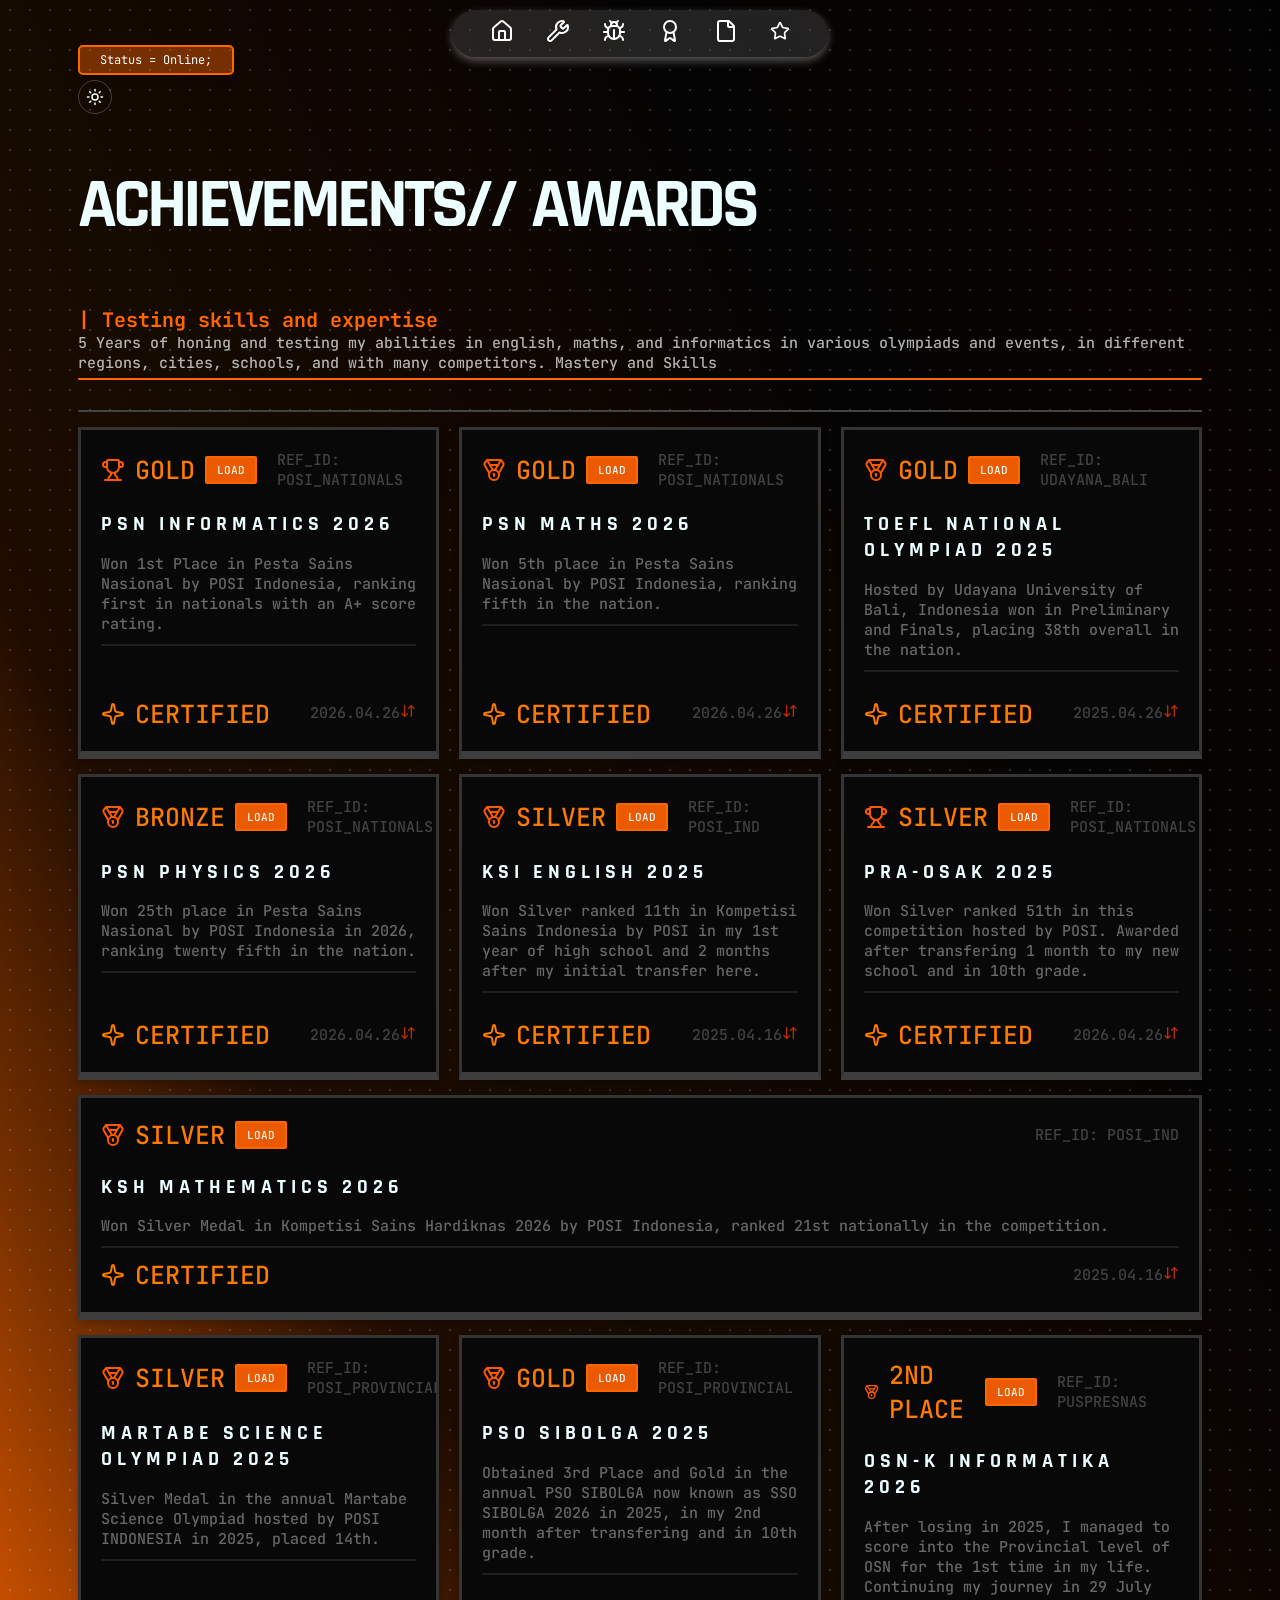
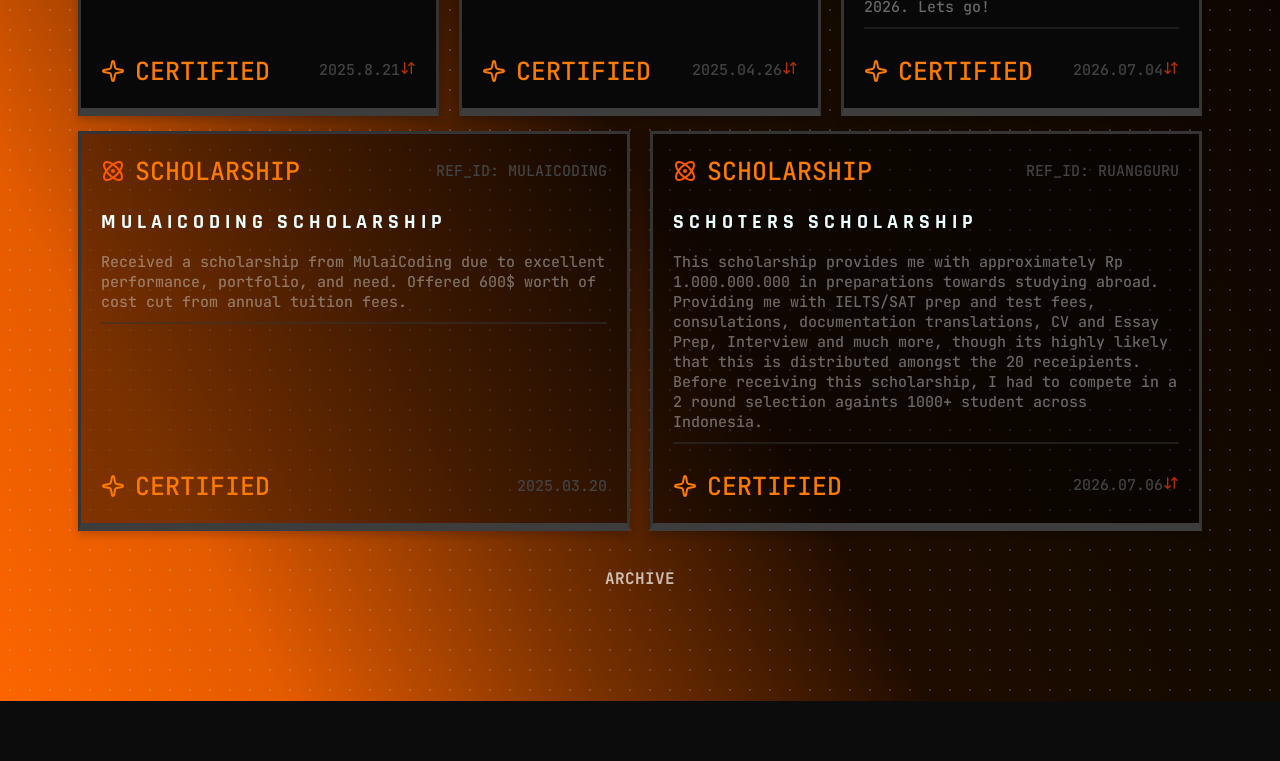
==== commit 943590f3: "Font change" ====
--- a/achievements.html
+++ b/achievements.html
@@ -3,6 +3,9 @@
   <head>
     <meta charset="UTF-8" />
     <meta name="viewport" content="width=device-width, initial-scale=1.0" />
+    <link rel="preconnect" href="https://fonts.googleapis.com">
+<link rel="preconnect" href="https://fonts.gstatic.com" crossorigin>
+<link href="https://fonts.googleapis.com/css2?family=PT+Sans:ital,wght@0,400;0,700;1,400;1,700&family=Rajdhani:wght@300;400;500;600;700&display=swap" rel="stylesheet">
     <link rel="preconnect" href="https://fonts.googleapis.com" />
     <link rel="preconnect" href="https://fonts.gstatic.com" crossorigin />
     <link
--- a/proweb.css
+++ b/proweb.css
@@ -101,19 +101,21 @@
 *::after {
   box-sizing: border-box;
 }
+@import url('https://fonts.googleapis.com/css2?family=PT+Sans:ital,wght@0,400;0,700;1,400;1,700&family=Rajdhani:wght@300;400;500;600;700&display=swap');
 @font-face {
   font-family: "BaseNeue-Black";
   src: url("https://static.wfonts.com/data/2024/01/08/base-neue/BaseNeue-Black.ttf")
     format("ttf");
   font-display: swap;
 }
+@import url('https://fonts.googleapis.com/css2?family=Inter+Tight:ital,wght@0,100..900;1,100..900&display=swap');
 #preview-render {
   font-family:
-    "BaseNeue-Black",
+    "Inter Tight",
     system-ui,
     -apple-system,
     BlinkMacSystemFont,
-    "Segoe UI",
+    "Inter Tight",
     sans-serif;
   font-size: 32px;
   color: #373c44;
@@ -138,7 +140,7 @@
   animation: backgroundAnimation 40s linear infinite;
   background-color: var(--background-color);
   color: var(--text);
-  font-family: "Jetbrains Mono", Monospace;
+  font-family: "Jetbrains Mono", monospace;
   font-weight: 480;
   margin: 0;
   padding: 0;
@@ -319,7 +321,7 @@
 }
 .triple-column {
   display: grid;
-  grid-template-columns: repeat(3, minmax(0, 1fr));
+  grid-template-columns: repeat(3, 1fr);
   gap: 20px;
   margin-bottom: 15px;
   align-items: start;
@@ -367,7 +369,7 @@
   display: grid;
   grid-auto-flow: column;
   grid-auto-columns: repeat(auto-fill, minmax(150px, 1fr));
-  margin-bottom: 20px;
+  margin-bottom: 5px;
   margin-left: 0;
   margin-right: 0;
   column-gap: 12px;
@@ -596,7 +598,7 @@
 }
 @media (max-width: 768px) {
   .Project-card {
-    max-height: 450px;
+    max-height: 350px;
     margin-right: 0;
   }
   .right {
@@ -606,7 +608,7 @@
     font-size: 13px;
   }
   .Project-card-n {
-    max-height: 450px;
+    max-height: 350px;
     margin-right: 0;
   }
 }
@@ -730,7 +732,7 @@
   margin-right: 0; /* remove right margin for symmetric spacing */
 }
 h2.Engine {
-  font-family: "Jetbrains Mono", monospace;
+  font-family: "Rajdhani", sans-serif;
   font-size: 30px;
   font-weight: 900;
   margin: 40px 0px;
@@ -870,7 +872,7 @@
 .work-content {
   color: var(--work-content);
   font-size: 15px;
-  font-family: "Jetbrains Mono", Monospace;
+  font-family: "Jetbrains Mono", monospace;
 }
 @media (max-width: 768px) {
   .specs-card {
@@ -1204,7 +1206,8 @@
 }
 h2 {
   color: var(--header);
-  font-family: "outfit", sans-serif;
+  font-family: "Rajdhani", sans-serif;
+  font-weight: 800;
 }
 h1 {
   color: var(--header);
@@ -1212,7 +1215,7 @@
   overflow-wrap: break-word;
   word-wrap: break-word;
   font-weight: 900;
-  font-family: "BaseNeue-Black", sans-serif;
+  font-family: "Rajdhani", sans-serif;
   letter-spacing: -4px;
   word-spacing: 5px;
 }
@@ -1265,7 +1268,8 @@
 h3 {
   font-size: 20px;
   color: var(--header);
-  font-family: "Jetbrains mono", monospace;
+  font-family: "Rajdhani", sans-serif;
+  font-weight: 800;
   margin: 0;
   padding: 0;
   display: flex;
@@ -1981,7 +1985,7 @@
   letter-spacing: 0.06rem;
   overflow-x: hidden;
   padding-left: 5px;
-  font-family: "JetBrains Mono", monospace;
+  font-family: "Jetbrains Mono", monospace;
 }
 .background-img {
   background-image: url("Imager (1).jpg");
@@ -2052,7 +2056,7 @@
     padding: 0 12px;
   }
   .project-img {
-    max-height: 240px;
+    max-height: 100px;
   }
   .double-column-auto {
     grid-auto-flow: row;
@@ -2078,7 +2082,8 @@
   padding-left: 20px;
   font-size: 35px;
   color: var(--used);
-  font-family: "Bebas Neue", sans-serif;
+  font-family: "Rajdhani", sans-serif;
+  font-weight: 800;
 }
 h6#side.side {
   font-size: 15px;
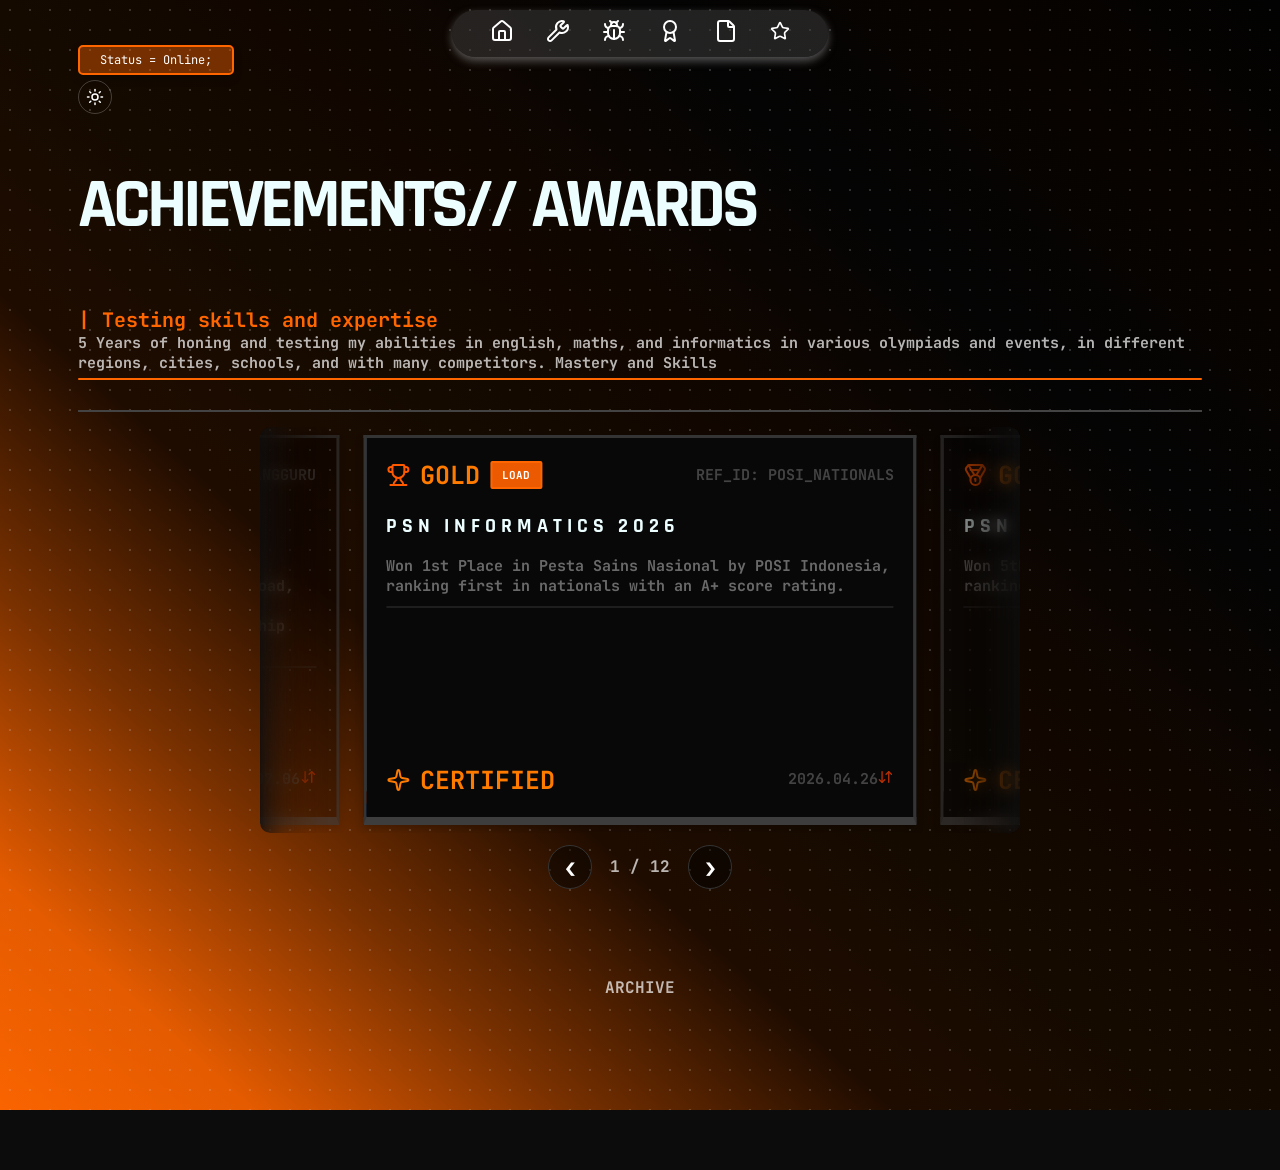
==== commit 0cd44b96: "again2" ====
--- a/achievements.html
+++ b/achievements.html
@@ -741,7 +741,7 @@
         </div>
         <h2>SCHOTERS SCHOLARSHIP</h2>
         <div class="work-content">
-          This scholarship provides me with approximately Rp 1.000.000.000 in preparations towards studying abroad. Providing me with IELTS/SAT prep and test fees, consulations, documentation translations, CV and Essay Prep, Interview and much more, though its highly likely that this is distributed amongst the 20 receipients. Before receiving this scholarship, I had to compete in a 2 round selection againts 1000+ student across Indonesia.
+          This scholarship provides me with approximately Rp 1.000.000.000 in preparations towards studying abroad, selected from 1000+ applicants nationwide. I was selected as one of the 10 winners in this scholarship for bachelor's degree programs.
           </div>
         <div class="line"></div>
         <div class="cert-tag-BOTTOM">
--- a/proweb.css
+++ b/proweb.css
@@ -27,7 +27,7 @@
   --gradient: hsl(0, 0%, 3%);
   --used: hsl(23, 100%, 46%);
   --HOVERED: hsl(23, 100%, 61%);
-  --accent: hsl(123, 100%, 50%);
+  --accent: hsl(123, 97%, 39%);
   --cards-above-dark: hsla(0, 0%, 0%, 0.751);
   --list-hover: hsla(0, 0%, 6%, 0.751);
   --stanford: #8c1515;
@@ -137,17 +137,22 @@
     cover;
   background-repeat: repeat, no-repeat;
   min-height: 100vh;
-  animation: backgroundAnimation 40s linear infinite;
+  animation: backgroundAnimation 180s linear infinite;
   background-color: var(--background-color);
   color: var(--text);
   font-family: "Jetbrains Mono", monospace;
-  font-weight: 480;
+  font-weight: bold;
   margin: 0;
   padding: 0;
   width: 100%;
   overflow-x: hidden;
   overflow-y: auto;
   display: block;
+}
+@media(max-width < 900px){
+  body{
+    animation: none;
+  }
 }
 @keyframes backgroundAnimation {
   0% {
@@ -521,6 +526,7 @@
   left: 0;
   height: auto;
   margin-top: 10px;
+  margin-bottom: 15px;
 }
 .card {
   background-color: var(--cards);
@@ -748,6 +754,34 @@
   border-left-width: 5px;
   border-right-color: var(--used);
   margin-right: 0; /* remove right margin for symmetric spacing */
+}
+.add-card {
+  background-color: var(--cards-above-dark);
+  padding: 10px 10px;
+  box-sizing: border-box;
+  width: 100%;
+  height: fit-content;
+  border: 1px solid var(--cards-above);
+  border-right-width: 5px;
+  border-left-width: 5px;
+  border-right-color: var(--used);
+  margin-right: 0; /* remove right margin for symmetric spacing */
+}
+.adds{
+  width:100%;
+  height: 100%;
+  max-width: 400px;
+  max-height: 400px;
+  border-radius: 50%;
+  background-image: radial-gradient(circle, #1d1d1d 0%, #000000 100%);
+  background-size: cover;
+  background-position: center;
+}
+.Promotion{
+  width: 100%;
+  height: 100%;
+  border-radius: 50%;
+  margin-top: 20px;
 }
 .work-card {
   width: 100%;
@@ -876,6 +910,12 @@
 }
 @media (max-width: 768px) {
   .specs-card {
+    width: 100%;
+    max-width: 350px;
+    margin-left: auto;
+    margin-right: auto;
+  }
+  .add-card {
     width: 100%;
     max-width: 350px;
     margin-left: auto;
@@ -1344,7 +1384,7 @@
   align-items: center;
   justify-content: center;
   border-radius: 20px;
-  padding: 13px;
+  padding: 15px;
   transition: background-color 0.3s ease;
   box-shadow: rgba(255, 255, 255, 0.167) 0px 6px 8px;
   margin-left: 5px;
@@ -2141,6 +2181,132 @@
   background-color: #000000;
 }
 
+.achievement-carousel {
+  width: 100%;
+  max-width: 760px;
+  margin: 0 auto 36px;
+}
+.achievement-carousel-viewport {
+  position: relative;
+  overflow: hidden;
+  border-radius: 10px;
+}
+.achievement-carousel-viewport::before,
+.achievement-carousel-viewport::after {
+  position: absolute;
+  z-index: 2;
+  top: 0;
+  bottom: 0;
+  width: 9%;
+  content: "";
+  pointer-events: none;
+  backdrop-filter: blur(7px);
+  -webkit-backdrop-filter: blur(7px);
+}
+.achievement-carousel-viewport::before {
+  left: 0;
+  background: linear-gradient(to right, var(--background-color), transparent);
+  mask-image: linear-gradient(to right, #000, transparent);
+}
+.achievement-carousel-viewport::after {
+  right: 0;
+  background: linear-gradient(to left, var(--background-color), transparent);
+  mask-image: linear-gradient(to left, #000, transparent);
+}
+.achievement-carousel-viewport:focus-visible {
+  outline: 2px solid var(--highlight);
+  outline-offset: 4px;
+}
+.achievement-carousel-track {
+  display: flex;
+  align-items: stretch;
+  transition: transform 400ms ease;
+}
+.achievement-carousel-slide {
+  display: flex;
+  align-items: center;
+  justify-content: center;
+  box-sizing: border-box;
+  flex: 0 0 76%;
+  min-width: 0;
+  padding: 8px 12px;
+  opacity: 0.62;
+  transition: opacity 400ms ease;
+}
+.achievement-carousel-slide[aria-hidden="false"] {
+  opacity: 1;
+}
+.achievement-carousel-slide .achieve-card {
+  width: 100%;
+  max-width: 640px;
+  height: 390px;
+  min-height: 350px;
+  margin: 0 auto;
+  flex: 0 0 auto;
+}
+.achievement-carousel-slide .work-card {
+  width: 100%;
+  max-width: 640px;
+  height: 390px;
+  margin: 0 auto;
+  flex: 0 0 auto;
+}
+.achievement-carousel-controls {
+  display: flex;
+  align-items: center;
+  justify-content: center;
+  gap: 18px;
+  margin-top: 12px;
+}
+.achievement-carousel-button {
+  display: inline-flex;
+  align-items: center;
+  justify-content: center;
+  width: 44px;
+  height: 44px;
+  border: 1px solid var(--cards-above);
+  border-radius: 50%;
+  background-color: var(--cards);
+  color: var(--text);
+  font: inherit;
+  font-size: 28px;
+  line-height: 1;
+  cursor: pointer;
+}
+.achievement-carousel-button:hover:not(:disabled) {
+  border-color: var(--highlight);
+  color: var(--highlight);
+}
+.achievement-carousel-button:focus-visible {
+  outline: 2px solid var(--highlight);
+  outline-offset: 3px;
+}
+.achievement-carousel-button:disabled {
+  opacity: 0.4;
+  cursor: not-allowed;
+}
+.achievement-carousel-position {
+  min-width: 56px;
+  color: var(--on-surface);
+  font-family: "Jetbrains Mono", monospace;
+  text-align: center;
+}
+@media (max-width: 768px) {
+  .achievement-carousel-slide .achieve-card,
+  .achievement-carousel-slide .work-card {
+    height: 420px;
+  }
+}
+@media (width < 900px) {
+  .achievement-carousel-slide {
+    flex-basis: 100%;
+  }
+  .achievement-carousel-viewport::before,
+  .achievement-carousel-viewport::after {
+    display: none;
+  }
+}
+
 .ra,
 .rar {
   padding: 20px 20px;
@@ -2217,7 +2383,7 @@
     margin-bottom: 60px;
   }
 }
-@media (max-wdith: 768px) {
+@media (max-width: 768px) {
   .certif {
     margin-bottom: 30px;
   }
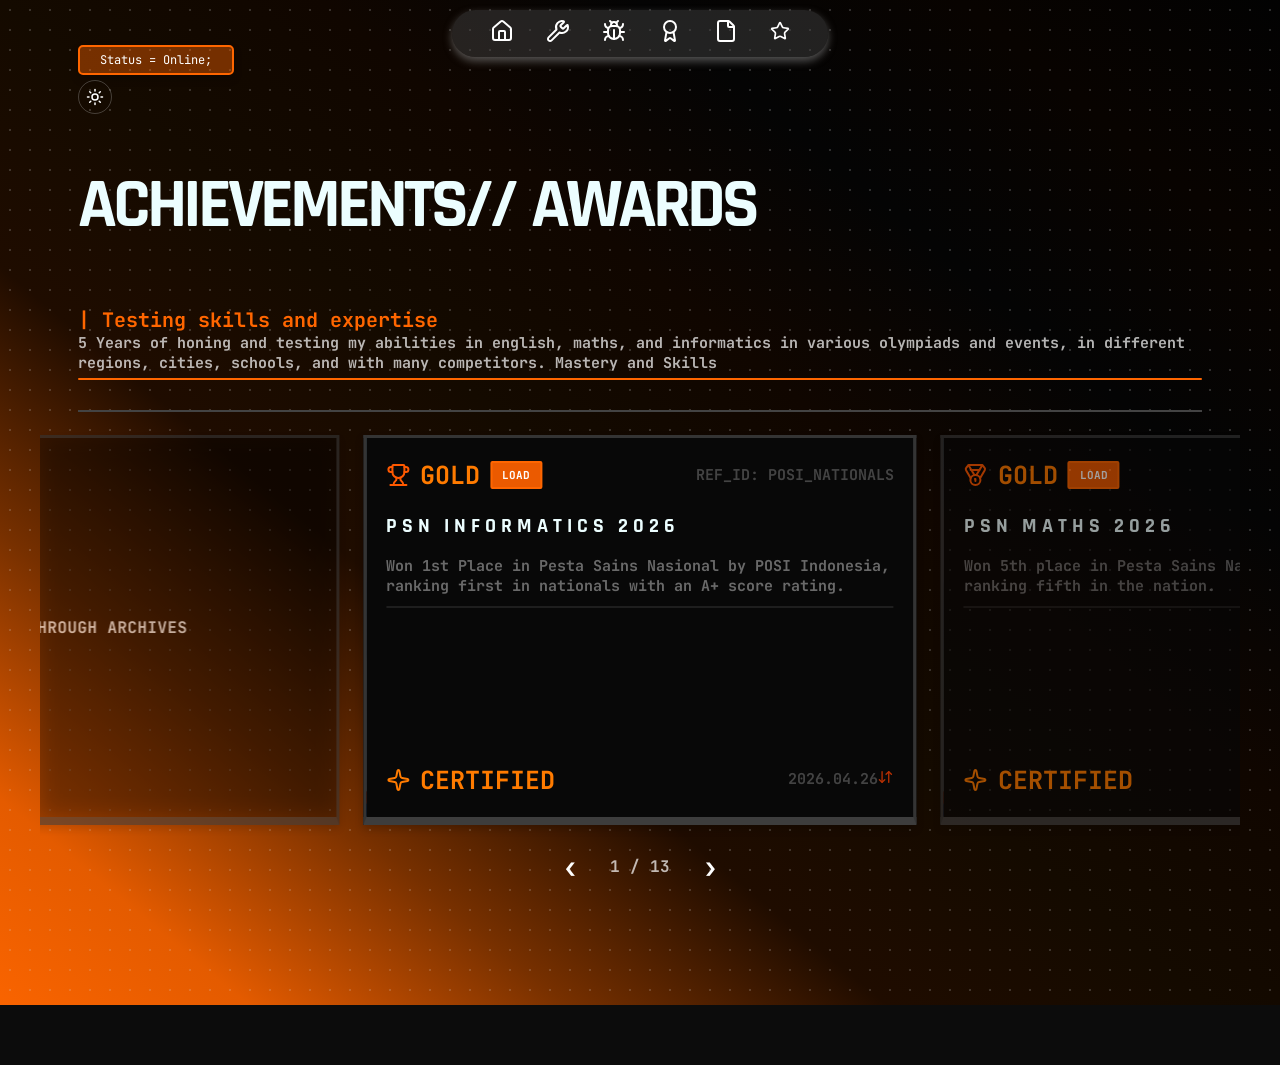
==== commit fa2c679b: "ARCHIVE JOINED THE CAROUSEL" ====
--- a/achievements.html
+++ b/achievements.html
@@ -766,10 +766,10 @@
           <div class="tag">2026.07.06 <div class="low"><svg xmlns="http://www.w3.org/2000/svg" width="16" height="16" viewBox="0 0 24 24" fill="none" stroke="#ff4000" stroke-width="2" stroke-linecap="round" stroke-linejoin="round" class="lucide lucide-arrow-down-up-icon lucide-arrow-down-up"><path d="m3 16 4 4 4-4"/><path d="M7 20V4"/><path d="m21 8-4-4-4 4"/><path d="M17 4v16"/></svg></div></div>
         </div>
       </div>
-    </div>
-      <div class="Center">
-        <a href="certificates.html" class="achieve-others" id="bugle">ARCHIVE</a>
-      </div>
+      <div class="work-card achievement-archive-card">
+        <a href="certificates.html" class="achieve-others" id="bugle">SEE MORE THROUGH  ARCHIVES</a>
+      </div>
+    </div>
       <div class="hidden" id="hidden">
               <div class="achieve-card">
       <div class="ra" id="ra">
--- a/proweb.css
+++ b/proweb.css
@@ -741,7 +741,8 @@
   font-family: "Rajdhani", sans-serif;
   font-size: 30px;
   font-weight: 900;
-  margin: 40px 0px;
+  margin-top: 40px;
+  margin-bottom: 20px;
 }
 .specs-card {
   background-color: var(--cards-above-dark);
@@ -828,7 +829,6 @@
   font-size: 25px;
   font-family: "Jetbrains Mono", monospace;
   color: var(--cert);
-  margin-right: 20px;
 }
 .tag {
   color: var(--achievement);
@@ -839,6 +839,7 @@
   display: flex;
   justify-content: flex-end;
   flex-wrap: wrap;
+  margin-left: 20px;
 }
 .tagt,
 .tag-e {
@@ -1630,7 +1631,6 @@
   display: flex;
   flex-wrap: wrap;
   flex-direction: row;
-  justify-content: space-evenly;
   gap: 5px;
   padding: 0px 5px;
   opacity: 1;
@@ -2188,29 +2188,14 @@
 }
 .achievement-carousel-viewport {
   position: relative;
-  overflow: hidden;
   border-radius: 10px;
-}
-.achievement-carousel-viewport::before,
-.achievement-carousel-viewport::after {
-  position: absolute;
-  z-index: 2;
-  top: 0;
-  bottom: 0;
-  width: 9%;
-  content: "";
-  pointer-events: none;
-  backdrop-filter: blur(7px);
-  -webkit-backdrop-filter: blur(7px);
 }
 .achievement-carousel-viewport::before {
   left: 0;
-  background: linear-gradient(to right, var(--background-color), transparent);
   mask-image: linear-gradient(to right, #000, transparent);
 }
 .achievement-carousel-viewport::after {
   right: 0;
-  background: linear-gradient(to left, var(--background-color), transparent);
   mask-image: linear-gradient(to left, #000, transparent);
 }
 .achievement-carousel-viewport:focus-visible {
@@ -2251,6 +2236,13 @@
   margin: 0 auto;
   flex: 0 0 auto;
 }
+.achievement-archive-card {
+  padding: 0;
+}
+.achievement-archive-card .achieve-others {
+  box-sizing: border-box;
+  margin-top: 0;
+}
 .achievement-carousel-controls {
   display: flex;
   align-items: center;
@@ -2259,14 +2251,14 @@
   margin-top: 12px;
 }
 .achievement-carousel-button {
-  display: inline-flex;
+  display: flex;
   align-items: center;
   justify-content: center;
   width: 44px;
   height: 44px;
-  border: 1px solid var(--cards-above);
+  background-color: transparent;
+  border: 2px solid transparent;
   border-radius: 50%;
-  background-color: var(--cards);
   color: var(--text);
   font: inherit;
   font-size: 28px;
@@ -2274,7 +2266,7 @@
   cursor: pointer;
 }
 .achievement-carousel-button:hover:not(:disabled) {
-  border-color: var(--highlight);
+  border-color: transparent;
   color: var(--highlight);
 }
 .achievement-carousel-button:focus-visible {
@@ -2709,4 +2701,15 @@
 .word-glow{
   animation: word-glow 5s infinite alternate;
 
+}
+.tiny-icon{
+  width: 25px;
+  height: 25px;
+  background-image: radial-gradient(circle, var(--accent) 0%, var(--accent2-color) 100%);
+  border-radius: 50%;
+}
+.tiny-icon-alignment{
+  display: flex;
+  align-items: center;
+  gap: 8px;
 }
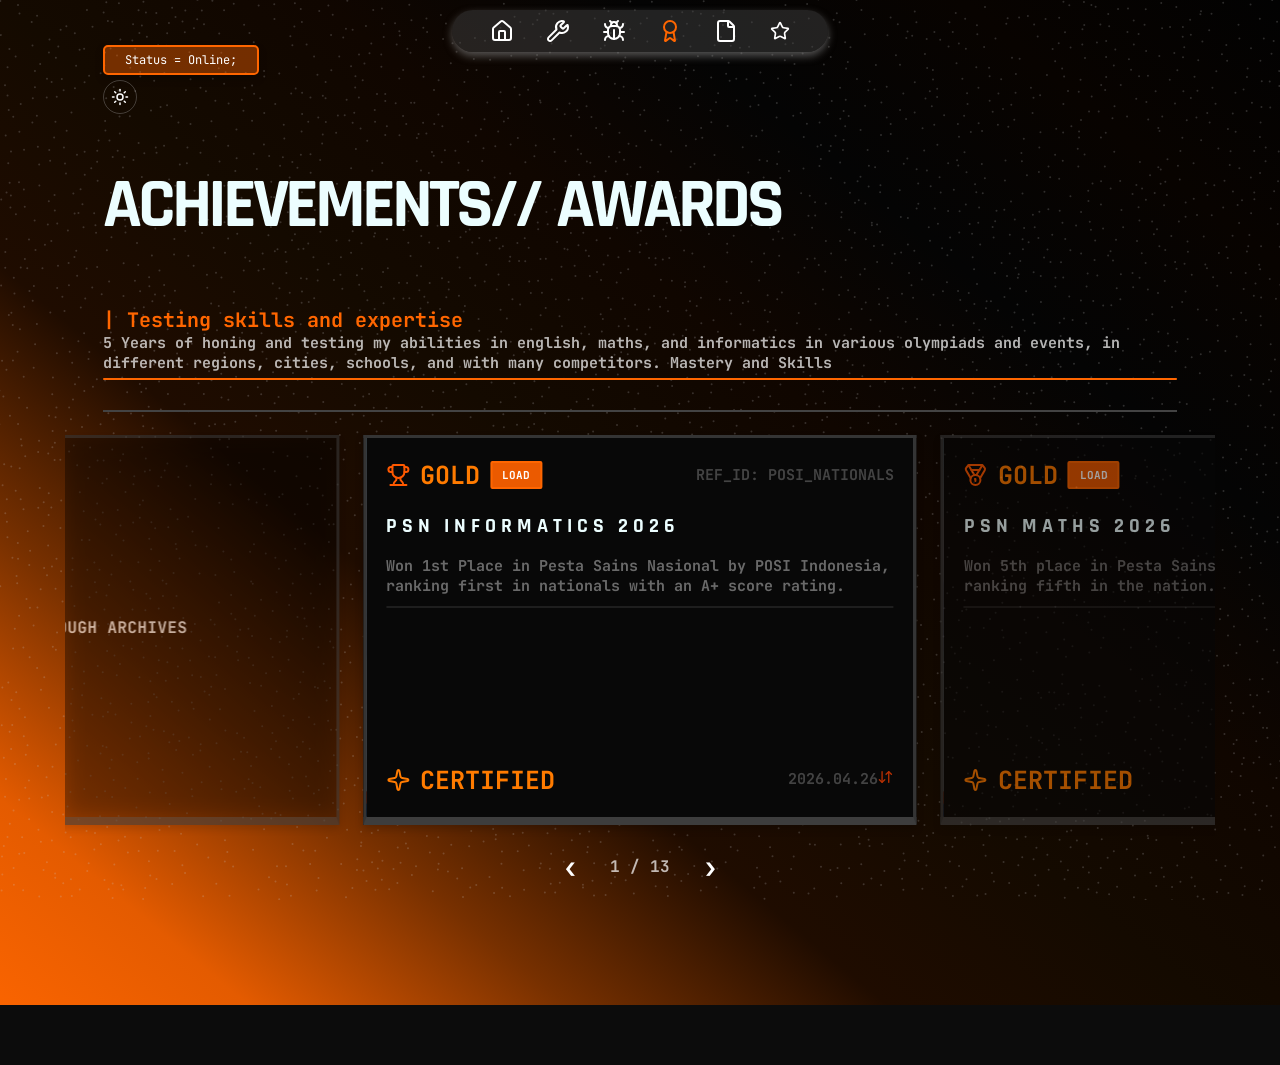
==== commit 70dae150: "boom choice" ====
--- a/achievements.html
+++ b/achievements.html
@@ -39,7 +39,7 @@
       <div class="ccenter">
         <div class="top-nav">
           <div class="space-between">
-            <a href="index.html" class="top-option">
+            <a href="index.html" class="top-option" aria-label="Home">
               <svg
                 xmlns="http://www.w3.org/2000/svg"
                 width="24"
@@ -58,7 +58,7 @@
                 />
               </svg>
             </a>
-            <a href="engineering.html" class="top-option"
+            <a href="engineering.html" class="top-option" aria-label="Engineering"
               ><svg
                 xmlns="http://www.w3.org/2000/svg"
                 width="24"
@@ -75,7 +75,7 @@
                   d="M14.7 6.3a1 1 0 0 0 0 1.4l1.6 1.6a1 1 0 0 0 1.4 0l3.106-3.105c.32-.322.863-.22.983.218a6 6 0 0 1-8.259 7.057l-7.91 7.91a1 1 0 0 1-2.999-3l7.91-7.91a6 6 0 0 1 7.057-8.259c.438.12.54.662.219.984z"
                 /></svg
             ></a>
-            <a href="coding.html" class="top-option">
+            <a href="coding.html" class="top-option" aria-label="Coding">
               <svg
                 xmlns="http://www.w3.org/2000/svg"
                 width="24"
@@ -103,7 +103,7 @@
                 <path d="M9 7.13V6a3 3 0 1 1 6 0v1.13" />
               </svg>
             </a>
-            <a href="achievements.html" class="top-option"
+            <a href="achievements.html" class="top-option" aria-label="Achievements"
               ><svg
                 xmlns="http://www.w3.org/2000/svg"
                 width="24"
@@ -121,7 +121,7 @@
                 />
                 <circle cx="12" cy="8" r="6" /></svg
             ></a>
-            <a href="experience.html" class="top-option"
+            <a href="experience.html" class="top-option" aria-label="Experience"
               ><svg
                 xmlns="http://www.w3.org/2000/svg"
                 width="24"
@@ -139,7 +139,7 @@
                 />
                 <path d="M14 2v5a1 1 0 0 0 1 1h5" /></svg
             ></a>
-            <a href="university.html" class="top-option"><svg xmlns="http://www.w3.org/2000/svg" width="20" height="20" viewBox="0 0 24 24" fill="none" stroke="currentColor" stroke-width="2" stroke-linecap="round" stroke-linejoin="round" class="lucide lucide-star-icon lucide-star"><path d="M11.525 2.295a.53.53 0 0 1 .95 0l2.31 4.679a2.123 2.123 0 0 0 1.595 1.16l5.166.756a.53.53 0 0 1 .294.904l-3.736 3.638a2.123 2.123 0 0 0-.611 1.878l.882 5.14a.53.53 0 0 1-.771.56l-4.618-2.428a2.122 2.122 0 0 0-1.973 0L6.396 21.01a.53.53 0 0 1-.77-.56l.881-5.139a2.122 2.122 0 0 0-.611-1.879L2.16 9.795a.53.53 0 0 1 .294-.906l5.165-.755a2.122 2.122 0 0 0 1.597-1.16z"/></svg></a>
+            <a href="university.html" class="top-option" aria-label="University"><svg xmlns="http://www.w3.org/2000/svg" width="20" height="20" viewBox="0 0 24 24" fill="none" stroke="currentColor" stroke-width="2" stroke-linecap="round" stroke-linejoin="round" class="lucide lucide-star-icon lucide-star"><path d="M11.525 2.295a.53.53 0 0 1 .95 0l2.31 4.679a2.123 2.123 0 0 0 1.595 1.16l5.166.756a.53.53 0 0 1 .294.904l-3.736 3.638a2.123 2.123 0 0 0-.611 1.878l.882 5.14a.53.53 0 0 1-.771.56l-4.618-2.428a2.122 2.122 0 0 0-1.973 0L6.396 21.01a.53.53 0 0 1-.77-.56l.881-5.139a2.122 2.122 0 0 0-.611-1.879L2.16 9.795a.53.53 0 0 1 .294-.906l5.165-.755a2.122 2.122 0 0 0 1.597-1.16z"/></svg></a>
             </div>
         </div>
       </div>
@@ -767,7 +767,7 @@
         </div>
       </div>
       <div class="work-card achievement-archive-card">
-        <a href="certificates.html" class="achieve-others" id="bugle">SEE MORE THROUGH  ARCHIVES</a>
+        <a href="certificates.html" class="achieve-others" id="bugle" title="Click to Archives">SEE MORE THROUGH  ARCHIVES</a>
       </div>
     </div>
       <div class="hidden" id="hidden">
--- a/proweb.css
+++ b/proweb.css
@@ -129,13 +129,10 @@
   background-color: black;
 }
 body {
-  background-image:
-    radial-gradient(var(--page-pattern) 1px, var(--page-pattern-empty) 1px),
-    var(--page-gradient);
-  background-size:
-    20px 20px,
-    cover;
-  background-repeat: repeat, no-repeat;
+  isolation: isolate;
+  background-image: var(--page-gradient);
+  background-size: cover;
+  background-repeat: no-repeat;
   min-height: 100vh;
   animation: backgroundAnimation 180s linear infinite;
   background-color: var(--background-color);
@@ -146,8 +143,16 @@
   padding: 0;
   width: 100%;
   overflow-x: hidden;
-  overflow-y: auto;
+  overflow-y: hidden;
   display: block;
+}
+.background-dots {
+  position: fixed;
+  inset: 0;
+  z-index: -1;
+  width: 100%;
+  height: 100%;
+  pointer-events: none;
 }
 @media(max-width < 900px){
   body{
@@ -156,19 +161,13 @@
 }
 @keyframes backgroundAnimation {
   0% {
-    background-position:
-      0 0,
-      0 0;
+    background-position: 0 0;
   }
   50% {
-    background-position:
-      100% 100%,
-      0 0;
+    background-position: 100% 100%;
   }
   100% {
-    background-position:
-      200% 200%,
-      0 0;
+    background-position: 200% 200%;
   }
 }
 @keyframes colorshifter {
@@ -205,15 +204,50 @@
   display: none;
 }
 .top-option {
+  position: relative;
+  display: inline-flex;
+  align-items: center;
+  justify-content: center;
   border: 2px solid transparent;
   border-radius: 50px;
   padding: 0px 4px;
 }
-.top-option:hover {
-  background-color:var(--top-nav-icon);
-  box-shadow: var(--cards-above) 0px 0px 4px 2px;
-  color: #ff3300;
-  border-radius: 17px;
+.top-option::after {
+  content: attr(aria-label);
+  position: absolute;
+  left: 50%;
+  top: calc(100% + 10px);
+  transform: translateX(-50%) translateY(-8px);
+  opacity: 0;
+  visibility: hidden;
+  padding: 6px 10px;
+  border-radius: 999px;
+  background: rgba(12, 12, 12, 0.92);
+  color: var(--text);
+  font-size: 9px;
+  font-weight: 700;
+  letter-spacing: 0.12em;
+  line-height: 1;
+  text-transform: uppercase;
+  white-space: nowrap;
+  pointer-events: none;
+  box-shadow: 0 10px 18px rgba(0, 0, 0, 0.22);
+  z-index: 20;
+  transition: opacity 0.18s ease, transform 0.18s ease, visibility 0.18s ease;
+}
+.top-option:hover,
+.top-option:focus-visible,
+.top-option:active {
+  background-color: transparent;
+  box-shadow: none;
+  color: var(--highlight);
+}
+.top-option:hover::after,
+.top-option:focus-visible::after,
+.top-option:active::after {
+  opacity: 1;
+  visibility: visible;
+  transform: translateX(-50%) translateY(0);
 }
 .theme-toggle {
   width: 34px;
@@ -262,7 +296,7 @@
 }
 .contain {
   width: 100%;
-  max-width: 1200px; /* keep content centered and constrained */
+  max-width: 1150px; /* keep content centered and constrained */
   height: auto;
   padding: 10px clamp(16px, 3vw, 40px);
   margin: 0 auto; /* center with equal left/right margins */
@@ -378,6 +412,9 @@
   margin-left: 0;
   margin-right: 0;
   column-gap: 12px;
+}
+.double-column-auto:has(> .stack) {
+  align-items: center;
 }
 @media (max-width: 768px) {
   .double-column-auto {
@@ -582,6 +619,7 @@
   max-height: 500px;
   position: relative;
   background-color: var(--gradient);
+  padding-bottom: 10px;
 }
 .Project-card {
   box-shadow: 0 4px 8px rgba(0, 0, 0, 1);
@@ -682,6 +720,8 @@
   font-family: "Jetbrains Mono", monospace;
   color: var(--text);
   margin-left: 5px;
+  display: flex;
+  justify-content: center;
 }
 .redirect-p {
   background-color: var(--used);
@@ -774,8 +814,6 @@
   max-width: 400px;
   max-height: 400px;
   border-radius: 50%;
-  background-image: radial-gradient(circle, #1d1d1d 0%, #000000 100%);
-  background-size: cover;
   background-position: center;
 }
 .Promotion{
@@ -852,6 +890,7 @@
   align-items: center;
   justify-content: flex-end;
   flex-wrap: wrap;
+  margin-left: 20px;
 }
 @media (max-width: 768px) {
   .tag {
@@ -1376,6 +1415,7 @@
   opacity: 0.7;
 }
 .image-container {
+  position: relative;
   width: 100px;
   height: 100%;
   max-height: 100px;
@@ -1386,11 +1426,68 @@
   justify-content: center;
   border-radius: 20px;
   padding: 15px;
-  transition: background-color 0.3s ease;
+  transition:
+    background-color 0.3s ease,
+    transform 0.3s ease,
+    opacity 0.3s ease;
   box-shadow: rgba(255, 255, 255, 0.167) 0px 6px 8px;
   margin-left: 5px;
   opacity: 0.9;
 }
+.stack:has(.image-container:hover, .image-container:focus) .image-container {
+  transform: scale(0.93);
+  opacity: 0.3;
+}
+.stack:has(.image-container:hover, .image-container:focus)
+  .image-container:hover,
+.stack:has(.image-container:hover, .image-container:focus)
+  .image-container:focus {
+  position: relative;
+  z-index: 1;
+  transform: scale(1.05);
+  opacity: 1;
+}
+.stack .image-container:focus-visible {
+  outline: 2px solid #fff;
+  outline-offset: 3px;
+}
+.stack-item-tooltip {
+  position: absolute;
+  top: -34px;
+  left: 50%;
+  z-index: 2;
+  width: max-content;
+  max-width: 180px;
+  padding: 5px 9px;
+  border: 1px solid var(--outline);
+  border-radius: 6px;
+  background: var(--results-background);
+  color: var(--text);
+  font-family: "Jetbrains Mono", monospace;
+  font-size: 12px;
+  font-weight: 600;
+  line-height: 1.3;
+  pointer-events: none;
+  opacity: 0;
+  visibility: hidden;
+  transform: translate(-50%, 4px);
+  transition:
+    opacity 160ms ease,
+    transform 160ms ease,
+    visibility 160ms ease;
+}
+.stack .image-container:hover .stack-item-tooltip,
+.stack .image-container:focus .stack-item-tooltip {
+  opacity: 1;
+  visibility: visible;
+  transform: translate(-50%, 0);
+}
+@media (prefers-reduced-motion: reduce) {
+  .image-container,
+  .stack-item-tooltip {
+    transition: none;
+  }
+}
 #html.image-container {
   background-color: rgb(255, 89, 0);
 }
@@ -1427,6 +1524,21 @@
 }
 #Canva.image-container {
   background-color: rgb(28, 82, 89);
+}
+#claude.image-container {
+  background-color: rgb(255, 85, 0);
+}
+#openai.image-container {
+  background-color: rgb(28, 28, 28);
+}
+#openai.image-container svg {
+  transform: scale(1.5);
+}
+#copilot.image-container {
+  background-color: rgb(0, 0, 0);
+}
+#gemini.image-container {
+  background-color: rgb(230, 230, 230);
 }
 #On.image-container {
   background-color: rgb(36, 36, 36);
@@ -2004,6 +2116,93 @@
   padding: 8px 0;
   border-bottom: 1px solid var(--under-text);
   margin: 0 4px;
+}
+.skill-detail-card {
+  transition:
+    border-color 180ms ease,
+    box-shadow 180ms ease,
+    transform 180ms ease;
+}
+.skill-detail-card > summary {
+  list-style: none;
+  cursor: pointer;
+}
+.skill-detail-card > summary::-webkit-details-marker {
+  display: none;
+}
+.skill-detail-card:hover,
+.skill-detail-card:focus-within,
+.skill-detail-card[open] {
+  border-color: var(--highlight);
+  box-shadow: 0 0 12px var(--highlight-dim);
+}
+.skill-detail-card:hover {
+  transform: translateY(-2px);
+}
+.skill-detail-card > summary:focus-visible {
+  outline: 2px solid var(--highlight);
+  outline-offset: 3px;
+}
+.skill-expand-hint {
+  display: inline-block;
+  margin-left: 10px;
+  color: var(--on-surface);
+  font-size: 10px;
+  transition:
+    color 180ms ease,
+    transform 180ms ease;
+}
+.skill-detail-card:hover .skill-expand-hint,
+.skill-detail-card:focus-within .skill-expand-hint,
+.skill-detail-card[open] .skill-expand-hint {
+  color: var(--highlight);
+}
+.skill-detail-card[open] .skill-expand-hint {
+  transform: rotate(45deg);
+}
+.skill-detail {
+  margin: 8px 6px 4px;
+  color: var(--on-surface);
+  font-size: 13px;
+  line-height: 1.6;
+  animation: skill-detail-reveal 320ms cubic-bezier(0.2, 0.75, 0.25, 1);
+}
+@supports selector(details::details-content) {
+  .skill-detail-card {
+    interpolate-size: allow-keywords;
+  }
+  .skill-detail-card::details-content {
+    block-size: 0;
+    overflow: clip;
+    opacity: 0;
+    transition:
+      block-size 420ms cubic-bezier(0.2, 0.75, 0.25, 1),
+      opacity 260ms ease,
+      content-visibility 420ms allow-discrete;
+  }
+  .skill-detail-card[open]::details-content {
+    block-size: auto;
+    opacity: 1;
+  }
+}
+@keyframes skill-detail-reveal {
+  from {
+    opacity: 0;
+    transform: translateY(-8px);
+  }
+  to {
+    opacity: 1;
+    transform: translateY(0);
+  }
+}
+@media (prefers-reduced-motion: reduce) {
+  .skill-detail-card,
+  .skill-expand-hint {
+    transition: none;
+  }
+  .skill-detail {
+    animation: none;
+  }
 }
 .sidebar {
   width: var(--sidebar-width);
@@ -2359,7 +2558,7 @@
   background-size: cover;
   width: 100%;
   position: absolute;
-  opacity: 70%;
+  opacity: 90%;
   height: auto;
   width: 100%;
   transform: translateX(0%);
@@ -2508,83 +2707,34 @@
 @view-transition {
   navigation: auto;
 }
-::view-transition-group(contain) {
-  animation-timing-function: ease;
-  animation-duration: 0.5s;
-}
-::view-transition-old(contain) {
-  animation-name: slideOutDown;
-}
-@-webkit-keyframes slideOutDown {
+::view-transition-old(root) {
+  animation: page-transition-out 180ms ease-in both;
+}
+::view-transition-new(root) {
+  animation: page-transition-in 1s cubic-bezier(0.2, 0.7, 0.25, 1) both;
+}
+@keyframes page-transition-out {
+  to {
+    opacity: 0;
+  }
+}
+@keyframes page-transition-in {
   from {
-    -webkit-transform: translate3d(0, 0, 0);
-    transform: translate3d(0, 0, 0);
-  }
-
+    opacity: 0;
+    filter: blur(4px);
+    transform: translateY(10px);
+  }
   to {
-    visibility: hidden;
-    -webkit-transform: translate3d(0, 100%, 0);
-    transform: translate3d(0, 100%, 0);
-  }
-}
-@keyframes slideOutDown {
-  from {
-    -webkit-transform: translate3d(0, 0, 0);
-    transform: translate3d(0, 0, 0);
-  }
-
-  to {
-    visibility: hidden;
-    -webkit-transform: translate3d(0, 100%, 0);
-    transform: translate3d(0, 100%, 0);
-  }
-}
-.animate__slideOutDown {
-  -webkit-animation-name: slideOutDown;
-  animation-name: slideOutDown;
-  animation-duration: 0.5s;
-  -webkit-animation-duration: 0.5s;
-  animation-iteration-count: infinite;
-  -webkit-animation-iteration-count: infinite;
-}
-@-webkit-keyframes slideInUp {
-  from {
-    -webkit-transform: translate3d(0, 100%, 0);
-    transform: translate3d(0, 100%, 0);
-    visibility: visible;
-  }
-
-  to {
-    -webkit-transform: translate3d(0, 0, 0);
-    transform: translate3d(0, 0, 0);
-  }
-}
-@keyframes slideInUp {
-  from {
-    -webkit-transform: translate3d(0, 100%, 0);
-    transform: translate3d(0, 100%, 0);
-    visibility: visible;
-  }
-}
-to {
-  -webkit-transform: translate3d(0, 0, 0);
-  transform: translate3d(0, 0, 0);
-}
-.animate__slideInUp {
-  -webkit-animation-name: slideInUp;
-  animation-name: slideInUp;
-  animation-duration: 0.5s;
-  -webkit-animation-duration: 0.5s;
-  animation-iteration-count: infinite;
-  -webkit-animation-iteration-count: infinite;
-  /* Sliding exits */
-}
-::view-transition-new(contain) {
-  animation-duration: 0.5s;
-  animation-name: slideInUp;
-}
-main {
-  view-transition-name: contain;
+    opacity: 1;
+    filter: blur(0);
+    transform: translateY(0);
+  }
+}
+@media (prefers-reduced-motion: reduce) {
+  ::view-transition-old(root),
+  ::view-transition-new(root) {
+    animation-duration: 1ms;
+  }
 }
 @keyframes slideout {
   to {
@@ -2712,4 +2862,291 @@
   display: flex;
   align-items: center;
   gap: 8px;
+}
+
+.achievement-carousel-viewport {
+  touch-action: pan-y;
+}
+.certif,
+.certif-exp {
+  cursor: zoom-in;
+}
+.certif:focus-visible,
+.certif-exp:focus-visible {
+  outline: 3px solid var(--highlight);
+  outline-offset: 3px;
+}
+.portfolio-scroll-progress {
+  position: fixed;
+  inset: 0 0 auto;
+  z-index: 100001;
+  height: 3px;
+  pointer-events: none;
+}
+.portfolio-scroll-progress span {
+  display: block;
+  width: 100%;
+  height: 100%;
+  background: var(--highlight);
+  box-shadow: 0 0 8px var(--highlight);
+  transform: scaleX(0);
+  transform-origin: left center;
+}
+.portfolio-tools {
+  position: fixed;
+  right: 22px;
+  bottom: 22px;
+  z-index: 100000;
+  display: flex;
+  gap: 10px;
+}
+.portfolio-tool-button,
+.portfolio-image-nav,
+.portfolio-dialog-close {
+  display: grid;
+  place-items: center;
+  width: 46px;
+  height: 46px;
+  padding: 0;
+  border: 1px solid var(--outline);
+  border-radius: 50%;
+  background: var(--results-background);
+  color: var(--text);
+  box-shadow: 0 4px 16px rgba(0, 0, 0, 0.25);
+  cursor: pointer;
+  transition:
+    color 160ms ease,
+    border-color 160ms ease,
+    background-color 160ms ease,
+    opacity 160ms ease,
+    transform 160ms ease;
+}
+.portfolio-tool-button:hover,
+.portfolio-tool-button:focus-visible,
+.portfolio-image-nav:hover,
+.portfolio-image-nav:focus-visible,
+.portfolio-dialog-close:hover,
+.portfolio-dialog-close:focus-visible {
+  border-color: var(--highlight);
+  color: var(--highlight);
+  outline: none;
+}
+.portfolio-tool-button svg {
+  width: 20px;
+  height: 20px;
+}
+.portfolio-top-button {
+  opacity: 0;
+  pointer-events: none;
+  transform: translateY(8px);
+}
+.portfolio-top-button.is-visible {
+  opacity: 1;
+  pointer-events: auto;
+  transform: translateY(0);
+}
+.portfolio-image-dialog {
+  max-width: min(94vw, 760px);
+  max-height: 90vh;
+  padding: 0;
+  overflow: visible;
+  border: 1px solid var(--outline);
+  border-radius: 14px;
+  background: var(--results-background);
+  color: var(--text);
+  box-shadow: 0 24px 80px rgba(0, 0, 0, 0.55);
+}
+.portfolio-image-dialog::backdrop {
+  background: rgba(0, 0, 0, 0.76);
+  backdrop-filter: blur(5px);
+}
+.portfolio-dialog-close {
+  width: 38px;
+  height: 38px;
+  flex: 0 0 38px;
+  font: inherit;
+  font-size: 24px;
+}
+.portfolio-image-dialog {
+  width: min(94vw, 1280px);
+  max-width: 94vw;
+  border: 0;
+  background: transparent;
+  box-shadow: none;
+}
+.portfolio-image-panel {
+  position: relative;
+  display: grid;
+  grid-template-columns: 48px minmax(0, 1fr) 48px;
+  align-items: center;
+  gap: 12px;
+  min-height: 120px;
+}
+.portfolio-image-panel figure {
+  display: grid;
+  justify-items: center;
+  gap: 12px;
+  min-width: 0;
+  margin: 0;
+}
+.portfolio-preview-image {
+  display: block;
+  max-width: 100%;
+  max-height: 80vh;
+  object-fit: contain;
+  border-radius: 5px;
+  background: var(--code-background);
+  box-shadow: 0 12px 50px rgba(0, 0, 0, 0.45);
+}
+.portfolio-image-caption {
+  max-width: 100%;
+  color: #fff;
+  font-family: "Jetbrains Mono", monospace;
+  font-size: 13px;
+  text-align: center;
+  text-shadow: 0 1px 5px #000;
+}
+.portfolio-image-nav {
+  width: 44px;
+  height: 44px;
+  font-size: 28px;
+}
+.portfolio-image-close {
+  position: absolute;
+  top: -12px;
+  right: -10px;
+  z-index: 1;
+  background: var(--results-background);
+}
+@media (max-width: 600px) {
+  .portfolio-tools {
+    right: 14px;
+    bottom: 14px;
+  }
+  .portfolio-tool-button {
+    width: 42px;
+    height: 42px;
+  }
+  .portfolio-image-panel {
+    grid-template-columns: 36px minmax(0, 1fr) 36px;
+    gap: 6px;
+  }
+  .portfolio-image-nav {
+    width: 36px;
+    height: 36px;
+  }
+  .portfolio-image-close {
+    top: -18px;
+    right: -4px;
+  }
+}
+@media (prefers-reduced-motion: reduce) {
+  .portfolio-tool-button,
+  .portfolio-image-nav,
+  .portfolio-dialog-close,
+  .achievement-carousel-track,
+  .achievement-carousel-slide {
+    transition: none;
+  }
+}
+
+.scroll-reveal {
+  opacity: 0;
+  transform: translateY(16px);
+  transition:
+    opacity 560ms ease,
+    transform 560ms cubic-bezier(0.2, 0.7, 0.25, 1);
+}
+.scroll-reveal.is-visible {
+  opacity: 1;
+  transform: translateY(0);
+}
+.Project-card,
+.Project-card-n,
+.Uni-card,
+.work-card,
+.specs-card:not(.skill-detail-card),
+.add-card {
+  transition:
+    transform 220ms ease,
+    box-shadow 220ms ease,
+    border-color 220ms ease;
+}
+.Project-card:hover,
+.Project-card:focus-within,
+.Project-card-n:hover,
+.Project-card-n:focus-within,
+.Uni-card:hover,
+.Uni-card:focus-within,
+.work-card:hover,
+.work-card:focus-within,
+.specs-card:not(.skill-detail-card):hover,
+.specs-card:not(.skill-detail-card):focus-within,
+.add-card:hover,
+.add-card:focus-within {
+  transform: translateY(-3px);
+}
+.top-option,
+.list,
+.theme-toggle,
+.redirect,
+.redirect-media,
+.achieve-others,
+.contact-icon,
+.achievement-carousel-button {
+  transition:
+    color 180ms ease,
+    background-color 180ms ease,
+    border-color 180ms ease,
+    box-shadow 180ms ease,
+    transform 180ms ease;
+}
+.top-option:hover,
+.top-option:focus-visible,
+.theme-toggle:hover,
+.theme-toggle:focus-visible,
+.redirect:hover,
+.redirect-media:hover,
+.achieve-others:hover,
+.contact-icon:hover,
+.achievement-carousel-button:hover:not(:disabled) {
+  transform: translateY(-2px);
+}
+.list[aria-current="page"] {
+  color: var(--highlight);
+  border-color: var(--highlight);
+  background-color: var(--top-nav-icon);
+}
+.top-nav a[aria-current="page"] {
+  color: var(--highlight);
+  border-color: transparent;
+  background-color: transparent;
+}
+.top-nav .top-option:hover,
+.top-nav .top-option:focus-visible,
+.top-nav .top-option:active {
+  background-color: transparent;
+  box-shadow: none;
+  color: var(--highlight);
+  outline: none;
+  transform: none;
+}
+@media (prefers-reduced-motion: reduce) {
+  .scroll-reveal,
+  .Project-card,
+  .Project-card-n,
+  .Uni-card,
+  .work-card,
+  .specs-card:not(.skill-detail-card),
+  .add-card,
+  .top-option,
+  .list,
+  .theme-toggle,
+  .redirect,
+  .redirect-media,
+  .achieve-others,
+  .contact-icon,
+  .achievement-carousel-button {
+    transition: none;
+  }
 }
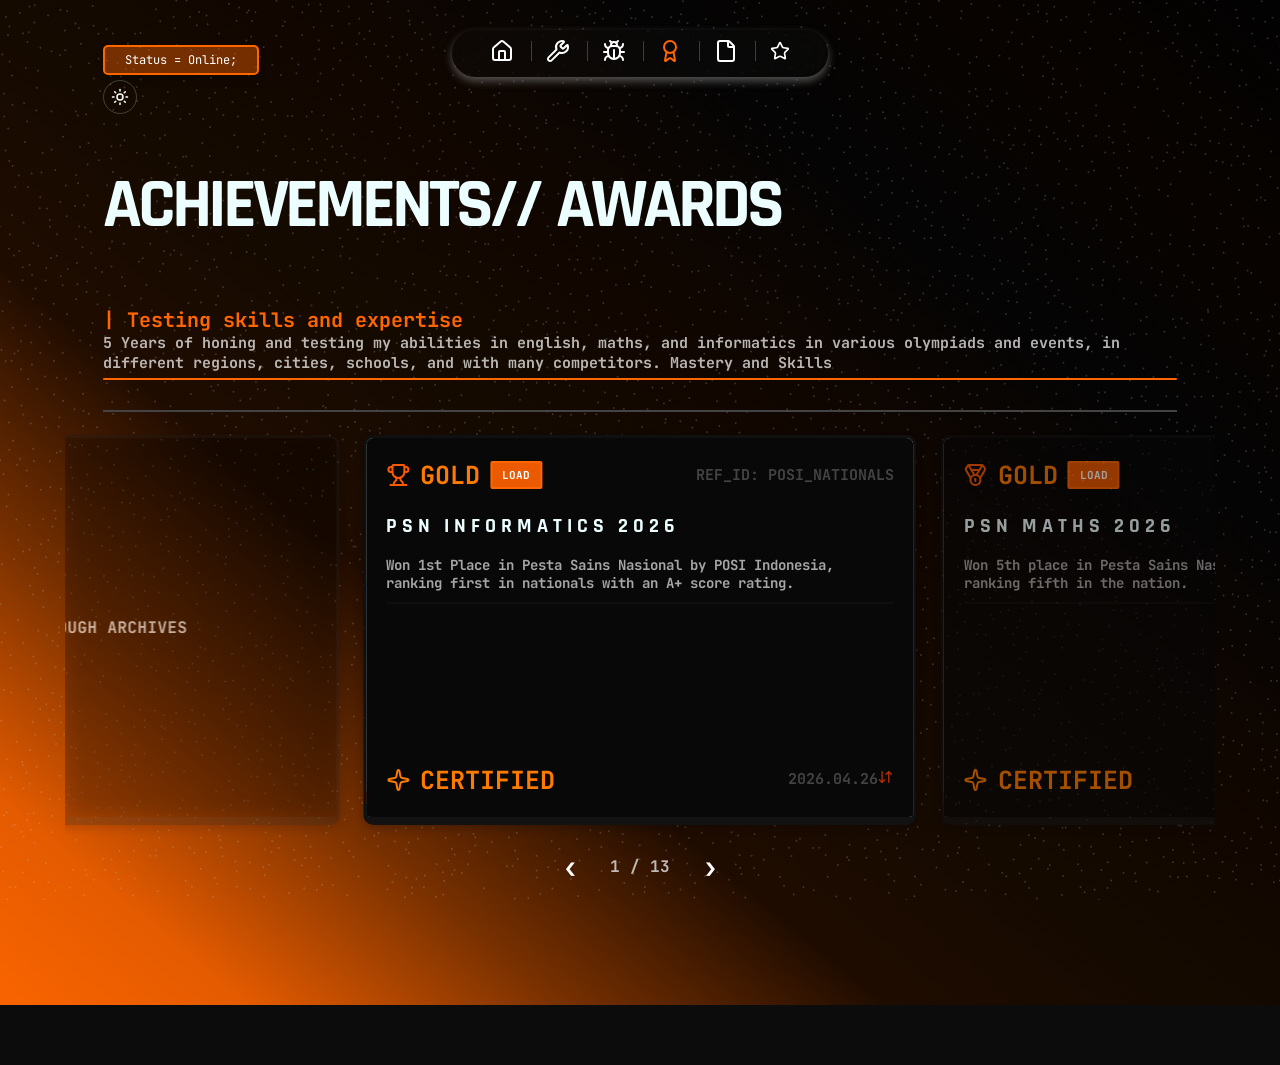
==== commit 72d4d51d: "AIGHT finally used Copilot to improve efficiency by changing everything in Achieve-content and makin" ====
--- a/achievements.html
+++ b/achievements.html
@@ -313,7 +313,7 @@
           <div class="tag">REF_ID: POSI_NATIONALS</div>
         </div>
         <h2>PSN INFORMATICS 2026</h2>
-        <div class="work-content">
+        <div class="achieve-content">
           Won 1st Place in Pesta Sains Nasional by POSI Indonesia, ranking first in nationals with an A+ score rating.
         </div>
         <div class="line"></div>
@@ -352,7 +352,7 @@
           <div class="tag">REF_ID: POSI_NATIONALS</div>
         </div>
         <h2>PSN MATHS 2026</h2>
-        <div class="work-content">
+        <div class="achieve-content">
           Won 5th place in Pesta Sains Nasional by POSI Indonesia, ranking fifth in the nation.
         </div>
         <div class="line"></div>
@@ -391,7 +391,7 @@
           <div class="tag">REF_ID: UDAYANA_BALI</div>
         </div>
         <h2>TOEFL NATIONAL OLYMPIAD 2025</h2>
-        <div class="work-content">
+        <div class="achieve-content">
           Hosted by Udayana University of Bali, Indonesia won in Preliminary and Finals, placing 38th overall in the nation.
         </div>
         <div class="line"></div>
@@ -432,7 +432,7 @@
           <div class="tag">REF_ID: POSI_NATIONALS</div>
         </div>
         <h2>PSN PHYSICS 2026</h2>
-        <div class="work-content">
+        <div class="achieve-content">
           Won 25th place in Pesta Sains Nasional by POSI Indonesia in 2026, ranking twenty fifth in the nation.
         </div>
         <div class="line"></div>
@@ -470,7 +470,7 @@
           <div class="tag">REF_ID: POSI_IND</div>
         </div>
         <h2>KSI ENGLISH 2025</h2>
-        <div class="work-content">
+        <div class="achieve-content">
           Won Silver ranked 11th in Kompetisi Sains Indonesia by POSI in my 1st year of high school and 2 months after my initial transfer here.
         </div>
         <div class="line"></div>
@@ -509,7 +509,7 @@
           <div class="tag">REF_ID: POSI_NATIONALS</div>
         </div>
         <h2>PRA-OSAK 2025</h2>
-        <div class="work-content">
+        <div class="achieve-content">
           Won Silver ranked 51th in this competition hosted by POSI. Awarded after transfering 1 month to my new school and in 10th grade.
         </div>
         <div class="line"></div>
@@ -548,7 +548,7 @@
           <div class="tag">REF_ID: POSI_IND</div>
         </div>
         <h2>KSH MATHEMATICS 2026</h2>
-        <div class="work-content">
+        <div class="achieve-content">
           Won Silver Medal in Kompetisi Sains Hardiknas 2026 by POSI Indonesia, ranked 21st nationally in the competition.
         </div>
         <div class="line"></div>
@@ -588,7 +588,7 @@
           <div class="tag">REF_ID: POSI_PROVINCIAL</div>
         </div>
         <h2>MARTABE SCIENCE OLYMPIAD 2025</h2>
-        <div class="work-content">
+        <div class="achieve-content">
           Silver Medal in the annual Martabe Science Olympiad hosted by POSI INDONESIA in 2025, placed 14th.
         </div>
         <div class="line"></div>
@@ -627,7 +627,7 @@
           <div class="tag">REF_ID: POSI_PROVINCIAL</div>
         </div>
         <h2>PSO SIBOLGA 2025</h2>
-        <div class="work-content">
+        <div class="achieve-content">
             Obtained 3rd Place and Gold in the annual PSO SIBOLGA now known as SSO SIBOLGA 2026 in 2025, in my 2nd month after transfering and in 10th grade.
           </div>
         <div class="line"></div>
@@ -666,7 +666,7 @@
           <div class="tag">REF_ID: PUSPRESNAS</div>
         </div>
         <h2>OSN-K INFORMATIKA 2026</h2>
-        <div class="work-content">
+        <div class="achieve-content">
           After losing in 2025, I managed to score into the Provincial level of OSN for the 1st time in my life. Continuing my journey in 29 July 2026. Lets go!
             </div>
         <div class="line"></div>
@@ -706,7 +706,7 @@
           <div class="tag">REF_ID: MULAICODING</div>
         </div>
         <h2>MULAICODING SCHOLARSHIP</h2>
-        <div class="work-content">
+        <div class="achieve-content">
           Received a scholarship from MulaiCoding due to excellent performance, portfolio, and need. Offered 600$ worth of cost cut from annual tuition fees.
         </div>
         <div class="line"></div>
@@ -740,7 +740,7 @@
           <div class="tag">REF_ID: RUANGGURU</div>
         </div>
         <h2>SCHOTERS SCHOLARSHIP</h2>
-        <div class="work-content">
+        <div class="achieve-content">
           This scholarship provides me with approximately Rp 1.000.000.000 in preparations towards studying abroad, selected from 1000+ applicants nationwide. I was selected as one of the 10 winners in this scholarship for bachelor's degree programs.
           </div>
         <div class="line"></div>
@@ -780,7 +780,7 @@
           <div class="tag">REF_ID: POSI_NATIONALS</div>
         </div>
         <h2>PSN INFORMATICS 2026</h2>
-        <div class="work-content">
+        <div class="achieve-content">
           Won 1st Place in Pesta Sains Nasional by POSI Indonesia, ranking first in nationals with an A+ score rating.
         </div>
         <div class="line"></div>
@@ -819,7 +819,7 @@
           <div class="tag">REF_ID: POSI_NATIONALS</div>
         </div>
         <h2>PSN MATHS 2026</h2>
-        <div class="work-content">
+        <div class="achieve-content">
           Won 5th place in Pesta Sains Nasional by POSI Indonesia, ranking fifth in the nation.
         </div>
         <div class="line"></div>
@@ -858,7 +858,7 @@
           <div class="tag">REF_ID: UDAYANA_BALI</div>
         </div>
         <h2>TOEFL NATIONAL OLYMPIAD 2025</h2>
-        <div class="work-content">
+        <div class="achieve-content">
           Hosted by Udayana University of Bali, Indonesia won in Preliminary and Finals, placing 38th overall in the nation.
         </div>
         <div class="line"></div>
@@ -897,7 +897,7 @@
           <div class="tag">REF_ID: POSI_NATIONALS</div>
         </div>
         <h2>PSN PHYSICS 2026</h2>
-        <div class="work-content">
+        <div class="achieve-content">
           Won 25th place in Pesta Sains Nasional by POSI Indonesia in 2026, ranking twenty fifth in the nation.
         </div>
         <div class="line"></div>
@@ -935,7 +935,7 @@
           <div class="tag">REF_ID: MULAICODING</div>
         </div>
         <h2>MULAICODING SCHOLARSHIP</h2>
-        <div class="work-content">
+        <div class="achieve-content">
           Received a scholarship from MulaiCoding due to excellent performance, portfolio, and need. Offered 600$ worth of cost cut from annual tuition fees.
         </div>
         <div class="line"></div>
--- a/proweb.css
+++ b/proweb.css
@@ -1,15 +1,18 @@
 :root {
   --background-color: #101010ca;
   --header: #ecfeff;
-  --cards: #00000077;
+  --cards: #0000004d;
+  --li-marker: #d3d3d3;
   --name: #000000c5;
-  --cards-above: #343434;
-  --cards-above-tools: #3d3d3d;
+  --cards-above: #34343450;
+  --cards-above-tools: #3d3d3d4e;
   --outline: rgba(186, 186, 186, 0.3);
   --text: #ffffff;
   --on-surface: rgba(255, 255, 255, 0.7);
   --grid: rgba(39, 39, 39, 0.1);
-  --top-nav-dim: #45454578;
+  --top-nav-dim: #1616163e;
+  --top-nav-tooltip-background: rgba(12, 12, 12, 0.92);
+  --top-nav-tooltip-text: #ffffff;
   --highlight: #ff6600;
   --highlight-dim: rgba(255, 102, 0, 0.416);
   --image-container-hover: rgba(105, 105, 105, 0.347);
@@ -20,7 +23,8 @@
   --sidebar-width: 180px;
   --content-max: 1200px;
   --content-half: calc(var(--content-max) / 2);
-  --work-content: rgba(219, 219, 219, 0.464);
+  --work-content: rgb(250, 250, 250);
+  --achieve-content: #a6a6a6;
   --cert: rgb(255, 123, 0);
   --below: rgb(12, 12, 12);
   --achieve: rgb(8, 8, 8);
@@ -59,22 +63,26 @@
 html[data-theme="light"] {
   --background-color: #f1e7d6;
   --header: #202329;
-  --cards: rgba(247, 240, 224, 0.847);
+  --cards: rgba(247, 240, 224, 0.42);
+  --li-marker: #0a0a0a;
   --name: rgba(63, 63, 63, 0.9);
-  --cards-above: #beb9ae;
-  --cards-above-tools: #d9d1c5;
+  --cards-above: #beb9aea0;
+  --cards-above-tools: #d9d1c59f;
   --outline: rgba(31, 35, 41, 0.2);
   --text: #202329;
   --on-surface: rgba(32, 35, 41, 0.7);
   --grid: rgba(31, 35, 41, 0.08);
   --top-nav-dim: rgba(255, 247, 225, 0.82);
+  --top-nav-tooltip-background: rgba(255, 247, 225, 0.98);
+  --top-nav-tooltip-text: #202329;
   --highlight: #d95700;
   --highlight-dim: rgba(217, 87, 0, 0.25);
   --shadow: #a9a095;
   --achievement: #44423d;
   --project-card: rgba(255, 255, 255, 0.9);
   --sidebar: rgba(213, 213, 213, 0.78);
-  --work-content: rgba(32, 35, 41, 0.58);
+  --work-content: #0A0A0A;
+  --achieve-content: #66615a;
   --below: #e9e3d9;
   --achieve: #eeebdd;
   --gradient: #fffdf8;
@@ -185,14 +193,18 @@
 .top-nav {
   position: fixed;
   background-color: var(--top-nav-dim);
+  -webkit-backdrop-filter: blur(12px);
+  backdrop-filter: blur(12px);
   width: fit-content;
   height: fit-content;
   max-width: 500px;
   display: flex;
-  top: 10px;
+  align-items: center;
+  top: 30px;
+  bottom: auto;
   left: 50%;
   transform: translateX(-50%);
-  padding: 5px 30px;
+  padding: 10px 30px;
   padding-top: 5px;
   border: 2px solid transparent;
   border-radius: 50px;
@@ -210,20 +222,37 @@
   justify-content: center;
   border: 2px solid transparent;
   border-radius: 50px;
-  padding: 0px 4px;
+  padding: 0 4px;
+}
+@media(max-width: 768px){
+    .top-option {
+    padding-right: 15px;
+  }
+}
+
+.top-option + .top-option::before {
+  content: "";
+  position: absolute;
+  left: -11px;
+  top: 50%;
+  width: 1px;
+  height: 20px;
+  background-color: var(--outline);
+  transform: translateY(-50%);
+  pointer-events: none;
 }
 .top-option::after {
   content: attr(aria-label);
   position: absolute;
   left: 50%;
-  top: calc(100% + 10px);
-  transform: translateX(-50%) translateY(-8px);
+  bottom: calc(100% + 10px);
+  transform: translateX(-50%) translateY(8px);
   opacity: 0;
   visibility: hidden;
   padding: 6px 10px;
   border-radius: 999px;
-  background: rgba(12, 12, 12, 0.92);
-  color: var(--text);
+  background: var(--top-nav-tooltip-background);
+  color: var(--top-nav-tooltip-text);
   font-size: 9px;
   font-weight: 700;
   letter-spacing: 0.12em;
@@ -617,6 +646,7 @@
   flex-direction: column;
   border: 1px solid var(--achievement);
   max-height: 500px;
+  border-radius: 10px;
   position: relative;
   background-color: var(--gradient);
   padding-bottom: 10px;
@@ -630,6 +660,7 @@
   overflow-y: hidden;
   overflow-x: hidden;
   display: flex;
+  border-radius: 10px;
   flex-direction: column;
   border: 1px solid var(--achievement);
   max-height: 500px;
@@ -825,6 +856,7 @@
 .work-card {
   width: 100%;
   max-width: 100%;
+  border-radius: 10px;
   height: 100%;
   margin-left: 0;
   border: 3px solid var(--cards-above);
@@ -892,7 +924,7 @@
   flex-wrap: wrap;
   margin-left: 20px;
 }
-@media (max-width: 768px) {
+@media (max-width < 850px) {
   .tag {
     font-size: 12px;
   }
@@ -911,8 +943,9 @@
   h3 {
     font-size: 20px;
   }
-  .work-content {
-    font-size: 11px;
+  .work-content,
+  .achieve-content {
+    font-size: 7px;
   }
   .cert-tag-n {
     flex-direction: column;
@@ -945,8 +978,164 @@
 }
 .work-content {
   color: var(--work-content);
+  font-size: 14px;
+  font-family: "Jetbrains Mono", monospace;
+}
+.achieve-content {
+  color: var(--achieve-content);
+  font-size: 14px;
+  font-family: "Jetbrains Mono", monospace;
+}
+.experience-heading {
+  display: grid;
+  grid-template-columns: minmax(0, 1fr) auto auto;
+  align-items: center;
+  gap: 10px;
+  margin-top: 12px;
+}
+.experience-heading .job {
+  min-width: 0;
+  margin: 0;
+  font-size: 20px;
+  line-height: 1.2;
+  font-weight: 800;
+  font-family: "Rajdhani", sans-serif;
+  letter-spacing: 0.04em;
+  text-transform: uppercase;
+  color: var(--text);
+}
+.experience-toggle {
+  display: grid;
+  place-items: center;
+  width: 32px;
+  height: 32px;
+  padding: 0;
+  border-color: transparent;
+  background-color: transparent;
+  filter: drop-shadow(0 0 2px rgba(0, 0, 0, 0.2));
+  color: var(--li-marker);
+  cursor: pointer;
+}
+.experience-toggle svg {
+  transition: transform 180ms ease;
+}
+.experience-toggle[aria-expanded="true"] svg {
+  transform: rotate(180deg);
+}
+.experience-toggle:hover {
+  color: var(--highlight);
+  transition: color 0.2s ease;
+}
+.experience-date {
+  justify-self: end;
+  color: var(--achievement);
+  font-family: "Jetbrains Mono", monospace;
   font-size: 15px;
-  font-family: "Jetbrains Mono", monospace;
+  white-space: nowrap;
+}
+.work-content[hidden] {
+  display: none;
+}
+.work-content:not([hidden]) {
+  margin-top: 8px;
+}
+.experience-toggle:focus-visible {
+  outline: 2px solid var(--highlight);
+  outline-offset: 3px;
+  box-shadow: 0 0 0 2px var(--highlight);
+}
+.experience-list {
+  list-style: none;
+  margin: 0 0 30px;
+  padding: 0;
+}
+.experience-item {
+  position: relative;
+  list-style: none;
+  padding: 22px 0 20px 34px;
+}
+.experience-item::before {
+  position: absolute;
+  left: 12px;
+  content: "";
+}
+.experience-item::before {
+  top: 0;
+  bottom: 0;
+  width: 2px;
+  background: var(--cards-above);
+}
+.experience-item:first-child::before {
+  top: 28px;
+}
+.experience-item:last-child::before {
+  bottom: auto;
+  height: 28px;
+}
+.experience-item::after {
+  position: absolute;
+  left: 7px;
+  top: 27px;
+  width: 12px;
+  height: 12px;
+  border: 2px solid var(--highlight);
+  border-radius: 50%;
+  background: var(--highlight);
+  box-sizing: border-box;
+  content: "";
+}
+.experience-item .cert-tag {
+  display: flex;
+  flex-wrap: wrap;
+  align-items: center;
+  justify-content: space-between;
+  gap: 4px 20px;
+  margin: 0;
+}
+.experience-item .cert {
+  gap: 6px;
+  color: var(--highlight);
+  font-size: 14px;
+}
+.experience-item .cert svg {
+  width: 18px;
+  height: 18px;
+}
+.experience-item .tagt {
+  width: auto;
+  max-width: 100%;
+  margin: 0;
+  font-size: 12px;
+}
+.experience-item .experience-heading {
+  margin-top: 8px;
+}
+.experience-item .work-content {
+  line-height: 1.6;
+}
+.experience-item .work-content ul {
+  margin: 0;
+  padding-left: 20px;
+}
+@media (max-width: 768px) {
+  .experience-heading {
+    gap: 6px;
+  }
+  .experience-date {
+    font-size: 10px;
+  }
+  .experience-item {
+    padding: 18px 0 18px 30px;
+  }
+  .experience-item:first-child::before {
+    top: 23px;
+  }
+  .experience-item:last-child::before {
+    height: 23px;
+  }
+  .experience-item::after {
+    top: 22px;
+  }
 }
 @media (max-width: 768px) {
   .specs-card {
@@ -1326,7 +1515,6 @@
 }
 @media (max-width: 768px) {
   h2.code {
-    margin-top: 70px;
     padding: 10px 30px;
     font-size: 25px;
   }
@@ -1417,7 +1605,8 @@
 .image-container {
   position: relative;
   width: 100px;
-  height: 100%;
+  height: 100px;
+  flex: 0 0 100px;
   max-height: 100px;
   box-sizing: border-box;
   display: flex;
@@ -1435,8 +1624,8 @@
   opacity: 0.9;
 }
 .stack:has(.image-container:hover, .image-container:focus) .image-container {
-  transform: scale(0.93);
-  opacity: 0.3;
+  transform: scale(0.97);
+  opacity: 0.5;
 }
 .stack:has(.image-container:hover, .image-container:focus)
   .image-container:hover,
@@ -1501,32 +1690,35 @@
   background-color: rgb(30, 27, 98);
   padding: 10px;
 }
+#py.image-container svg {
+  transform: scale(0.87);
+}
 #php.image-container {
-  background-color: rgb(132, 126, 174);
+  background-color: rgb(176, 171, 218);
 }
 #sql.image-container {
   background-color: rgb(120, 161, 255);
 }
-#wind.image-container {
-  background-color: rgb(70, 100, 169);
+#CPP.image-container {
+  background-color: rgb(26, 19, 80);
 }
 #VS.image-container {
   background-color: rgb(19, 46, 109);
 }
 #git.image-container {
-  background-color: rgb(125, 125, 125);
+  background-color: rgb(15, 15, 15);
 }
 #Fig.image-container {
   background-color: rgb(228, 224, 217);
 }
 #Pycharm.image-container {
-  background-color: rgb(10, 135, 77);
+  background-color: rgb(2, 112, 61);
 }
 #Canva.image-container {
-  background-color: rgb(28, 82, 89);
+  background-color: rgb(3, 113, 130);
 }
 #claude.image-container {
-  background-color: rgb(255, 85, 0);
+  background-color: #C15F3C;
 }
 #openai.image-container {
   background-color: rgb(28, 28, 28);
@@ -1535,31 +1727,19 @@
   transform: scale(1.5);
 }
 #copilot.image-container {
-  background-color: rgb(0, 0, 0);
+  background-image: linear-gradient(#9743ff 0%, #2d009d 100%);
 }
 #gemini.image-container {
   background-color: rgb(230, 230, 230);
 }
 #On.image-container {
   background-color: rgb(36, 36, 36);
-  height: 100px;
-  display: flex;
-  align-items: center;
-  justify-content: center;
 }
 #Pro.image-container {
   background-color: rgb(0, 0, 0);
-  height: 100px;
-  display: flex;
-  align-items: center;
-  justify-content: center;
 }
 #X.image-container {
   background-color: rgb(255, 119, 0);
-  height: 100px;
-  display: flex;
-  align-items: center;
-  justify-content: center;
   border-radius: 40px;
 }
 .procreate {
@@ -1570,33 +1750,9 @@
 @media (max-width: 768px) {
   .image-container {
     width: 75px;
-    height: auto;
+    height: 75px;
+    flex: 0 0 75px;
     max-height: 75px;
-  }
-  #On.image-container {
-    background-color: rgb(36, 36, 36);
-    height: 60px;
-    display: flex;
-    align-items: center;
-    justify-content: center;
-    display: 0;
-  }
-  #Pro.image-container {
-    background-color: rgb(0, 0, 0);
-    height: 60px;
-    display: flex;
-    align-items: center;
-    justify-content: center;
-    display: 0;
-  }
-  #X.image-container {
-    background-color: rgb(255, 119, 0);
-    height: 60px;
-    display: flex;
-    align-items: center;
-    justify-content: center;
-    border-radius: 40px;
-    display: 0;
   }
 }
 .image-container:hover {
@@ -1646,10 +1802,6 @@
   list-style-type: none;
   padding: 0;
   letter-spacing: 3px;
-}
-li {
-  margin-top: 8px;
-  margin-bottom: 8px;
 }
 li.achieve {
   display: flex;
@@ -2241,7 +2393,10 @@
 }
 li {
   text-decoration: none;
-  list-style: none;
+  list-style: disc;
+}
+li::marker {
+  color: var(--li-marker);
 }
 .list {
   margin-bottom: 5px;
@@ -2355,6 +2510,12 @@
     display: flex;
   }
 }
+@media (max-width: 768px) {
+  .top-nav {
+    top: auto;
+    bottom: 30px;
+  }
+}
 .STATS {
   margin-top: 30px;
   padding-left: 30px;
@@ -2368,6 +2529,7 @@
   border: 3px solid var(--cards-above);
   box-shadow: 0 4px 8px rgba(0, 0, 0, 0.2);
   margin-top: 15px;
+  border-radius: 10px;
   overflow-y: hidden;
   overflow-x: hidden;
   display: flex;
@@ -3125,7 +3287,6 @@
 .top-nav .top-option:hover,
 .top-nav .top-option:focus-visible,
 .top-nav .top-option:active {
-  background-color: transparent;
   box-shadow: none;
   color: var(--highlight);
   outline: none;
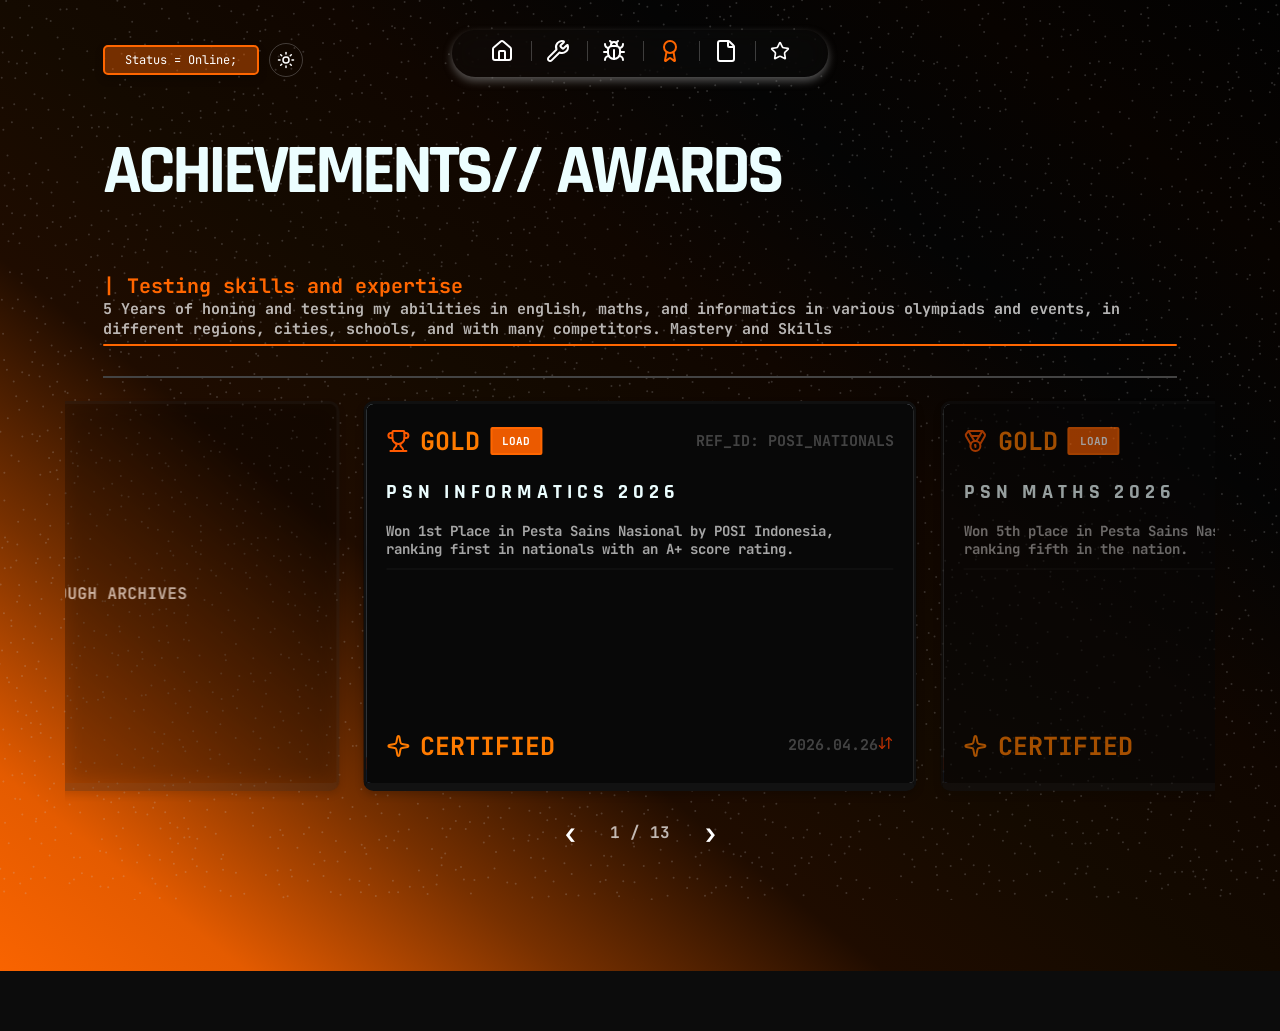
==== commit 3a4d62a8: "toggle change color-shceme button to the side of status bar" ====
--- a/achievements.html
+++ b/achievements.html
@@ -292,7 +292,7 @@
 </div>
     <div class="contain">
       <div class="main-head">
-        <div class="row"><div class="status-card">Status = Online;</div><button class="theme-toggle" id="theme-toggle" type="button" aria-label="Switch to light theme" title="Switch theme"><svg class="theme-icon theme-icon-sun" xmlns="http://www.w3.org/2000/svg" width="18" height="18" viewBox="0 0 24 24" fill="none" stroke="currentColor" stroke-width="2" stroke-linecap="round" stroke-linejoin="round" aria-hidden="true"><circle cx="12" cy="12" r="4"/><path d="M12 2v2"/><path d="M12 20v2"/><path d="m4.93 4.93 1.41 1.41"/><path d="m17.66 17.66 1.41 1.41"/><path d="M2 12h2"/><path d="M20 12h2"/><path d="m6.34 17.66-1.41 1.41"/><path d="m19.07 4.93-1.41 1.41"/></svg><svg class="theme-icon theme-icon-moon" xmlns="http://www.w3.org/2000/svg" width="18" height="18" viewBox="0 0 24 24" fill="none" stroke="currentColor" stroke-width="2" stroke-linecap="round" stroke-linejoin="round" aria-hidden="true"><path d="M12 3a6 6 0 0 0 9 9 9 9 0 1 1-9-9Z"/></svg></button></div>
+        <div class="row status-row"><div class="status-card">Status = Online;</div><button class="theme-toggle" id="theme-toggle" type="button" aria-label="Switch to light theme" title="Switch theme"><svg class="theme-icon theme-icon-sun" xmlns="http://www.w3.org/2000/svg" width="18" height="18" viewBox="0 0 24 24" fill="none" stroke="currentColor" stroke-width="2" stroke-linecap="round" stroke-linejoin="round" aria-hidden="true"><circle cx="12" cy="12" r="4"/><path d="M12 2v2"/><path d="M12 20v2"/><path d="m4.93 4.93 1.41 1.41"/><path d="m17.66 17.66 1.41 1.41"/><path d="M2 12h2"/><path d="M20 12h2"/><path d="m6.34 17.66-1.41 1.41"/><path d="m19.07 4.93-1.41 1.41"/></svg><svg class="theme-icon theme-icon-moon" xmlns="http://www.w3.org/2000/svg" width="18" height="18" viewBox="0 0 24 24" fill="none" stroke="currentColor" stroke-width="2" stroke-linecap="round" stroke-linejoin="round" aria-hidden="true"><path d="M12 3a6 6 0 0 0 9 9 9 9 0 1 1-9-9Z"/></svg></button></div>
         <h1>ACHIEVEMENTS// AWARDS</h1>
         <span class="occupation">| Testing skills and expertise</span><br />
         <span class="subheading"
--- a/proweb.css
+++ b/proweb.css
@@ -379,6 +379,25 @@
   justify-content: space-between;
   top: 5px;
 }
+.row {
+  display: flex;
+  align-items: center;
+  flex-wrap: wrap;
+  gap: 10px;
+}
+.homepage-status-row {
+  flex-direction: column;
+  align-items: flex-start;
+}
+@media (max-width: 800px) {
+  .homepage-status-row {
+    flex-direction: row;
+    flex-wrap: nowrap;
+  }
+  .homepage-status-row .lined {
+    flex-wrap: wrap;
+  }
+}
 @media (max-width: 768px) {
   .one-line {
     flex-direction: column;
@@ -649,7 +668,6 @@
   border-radius: 10px;
   position: relative;
   background-color: var(--gradient);
-  padding-bottom: 10px;
 }
 .Project-card {
   box-shadow: 0 4px 8px rgba(0, 0, 0, 1);
